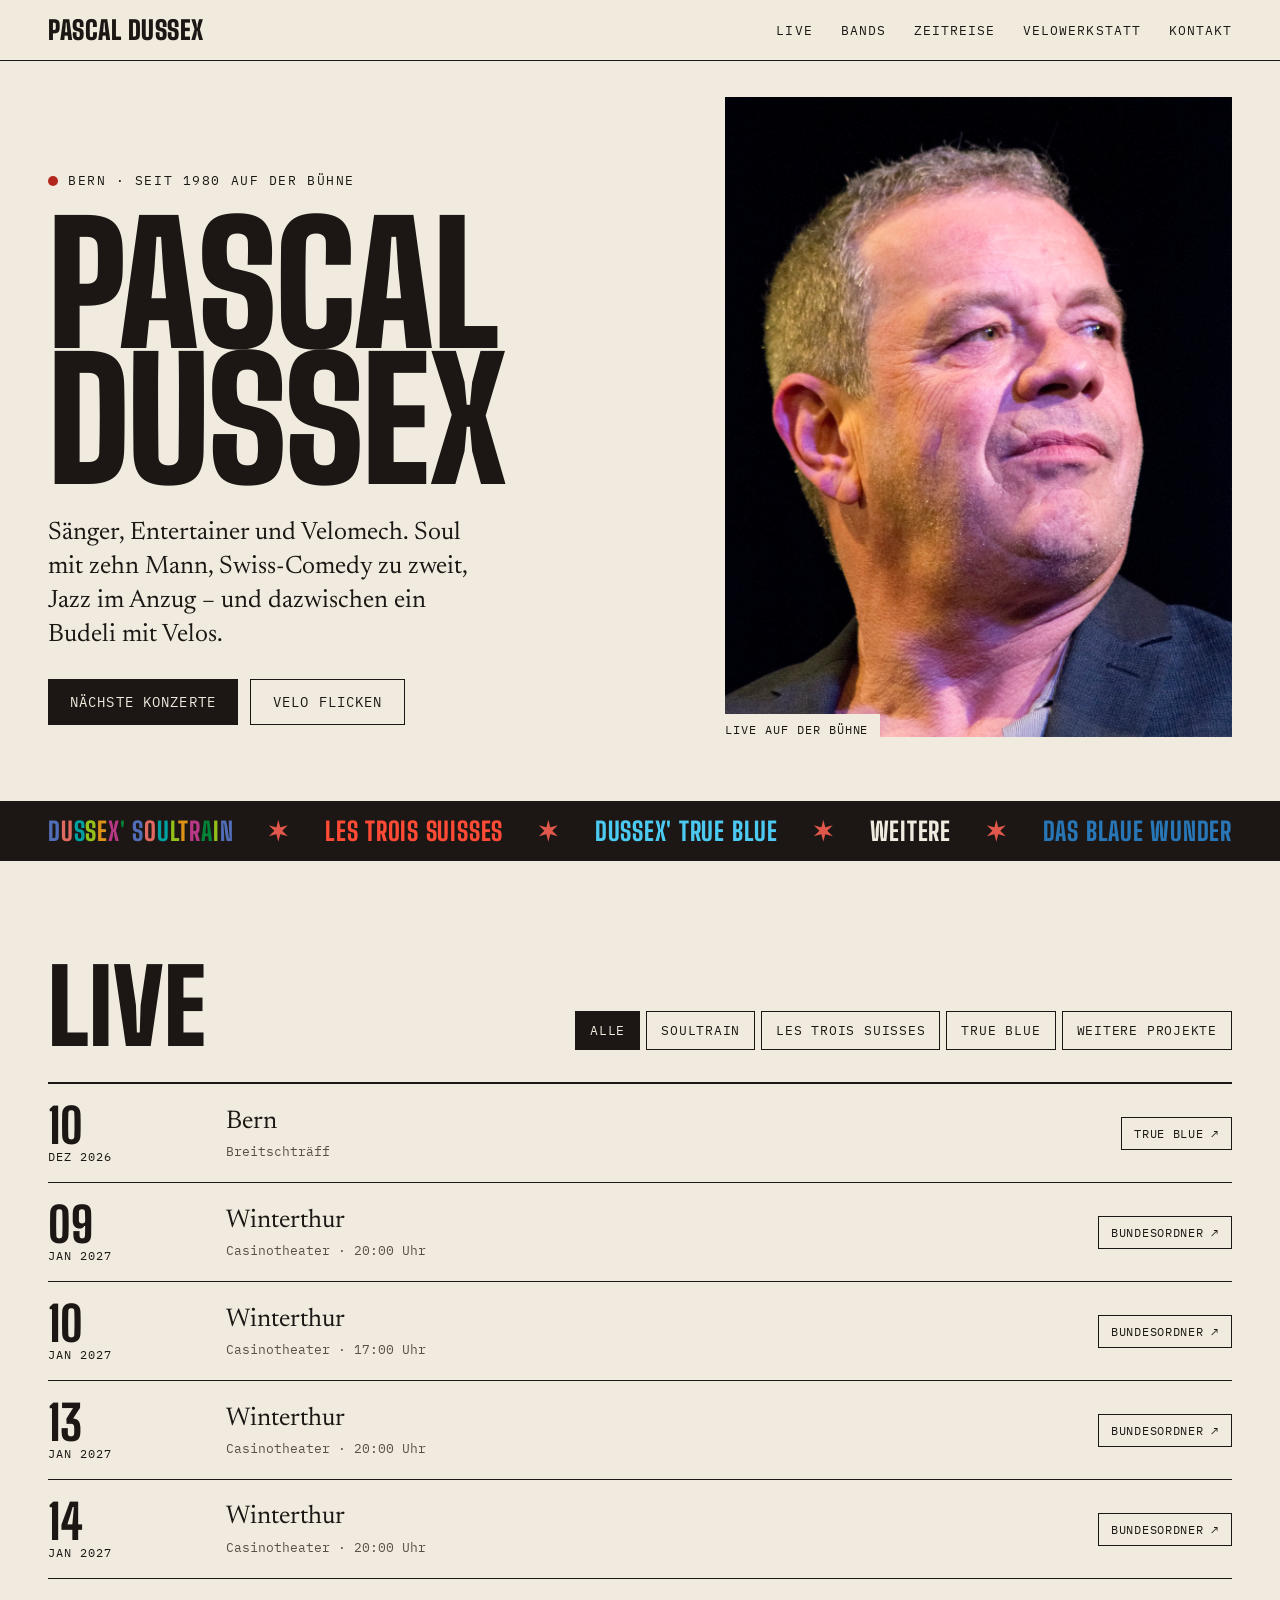
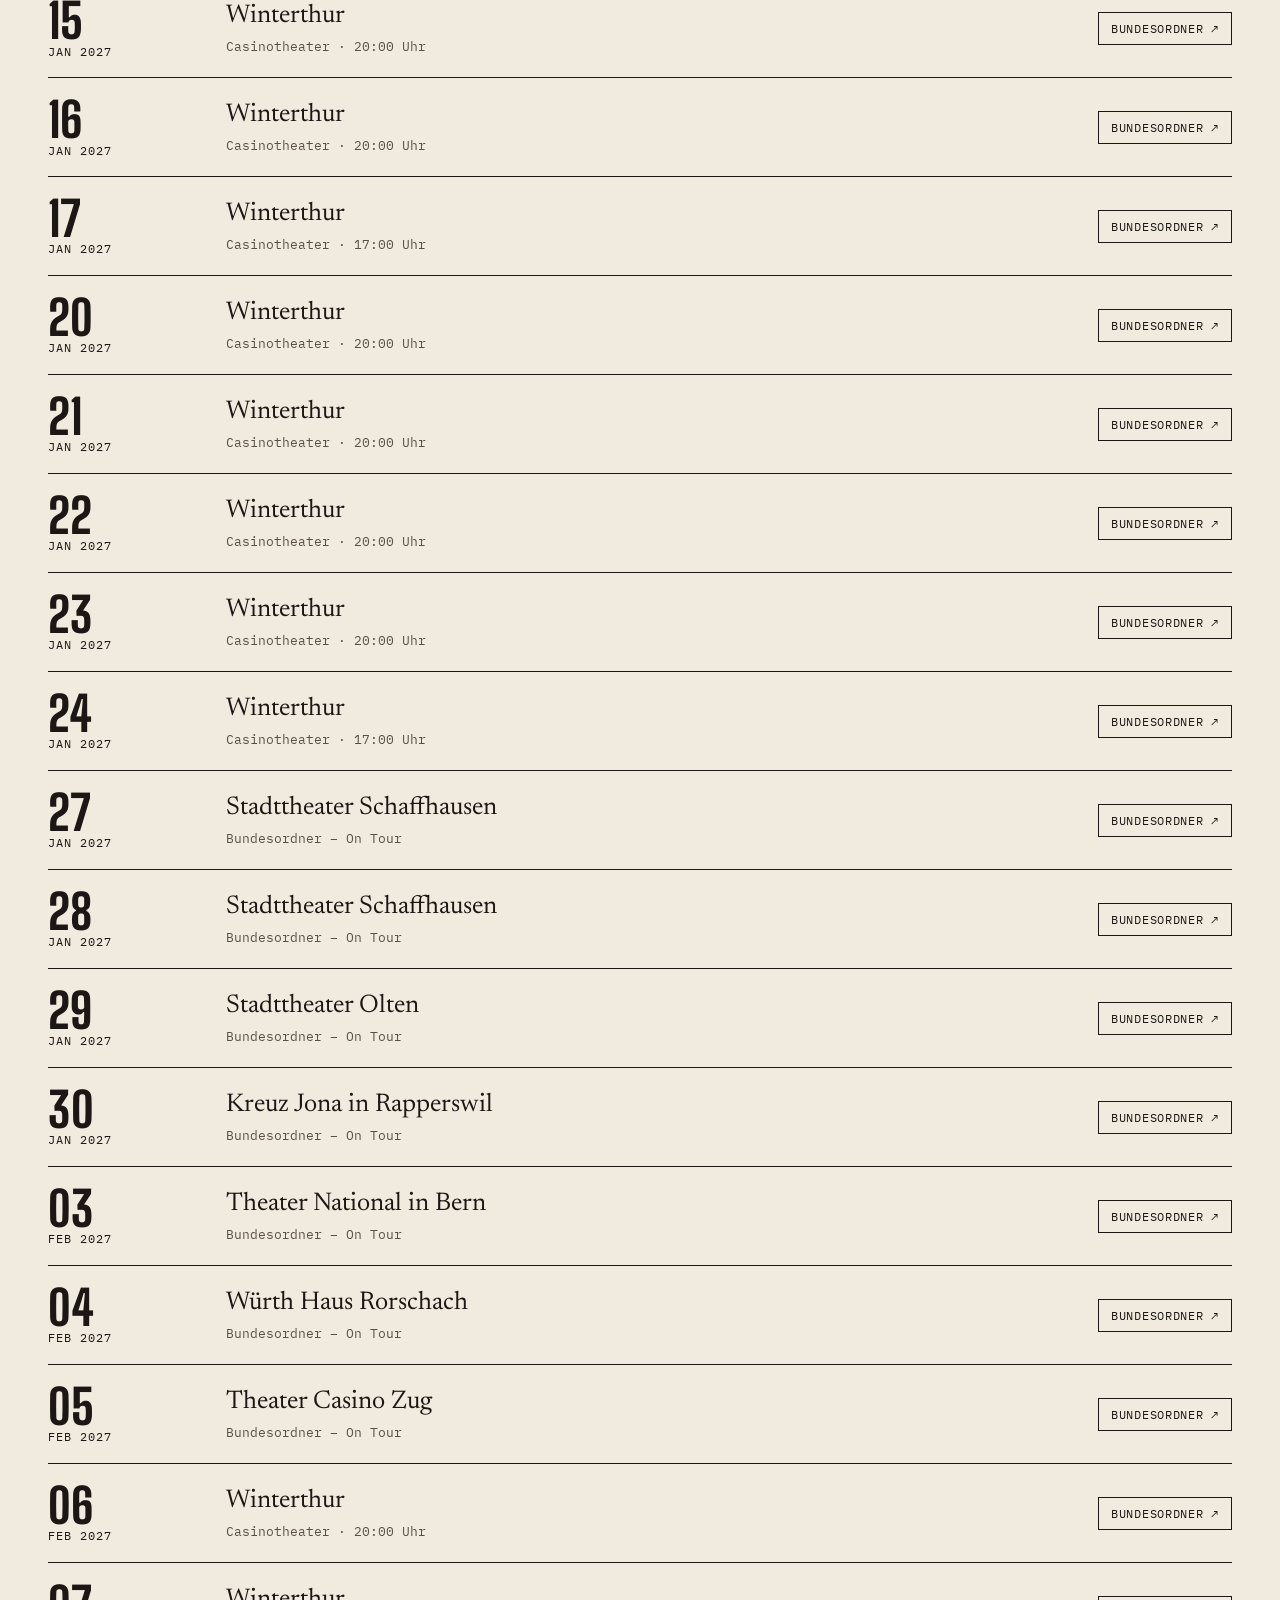
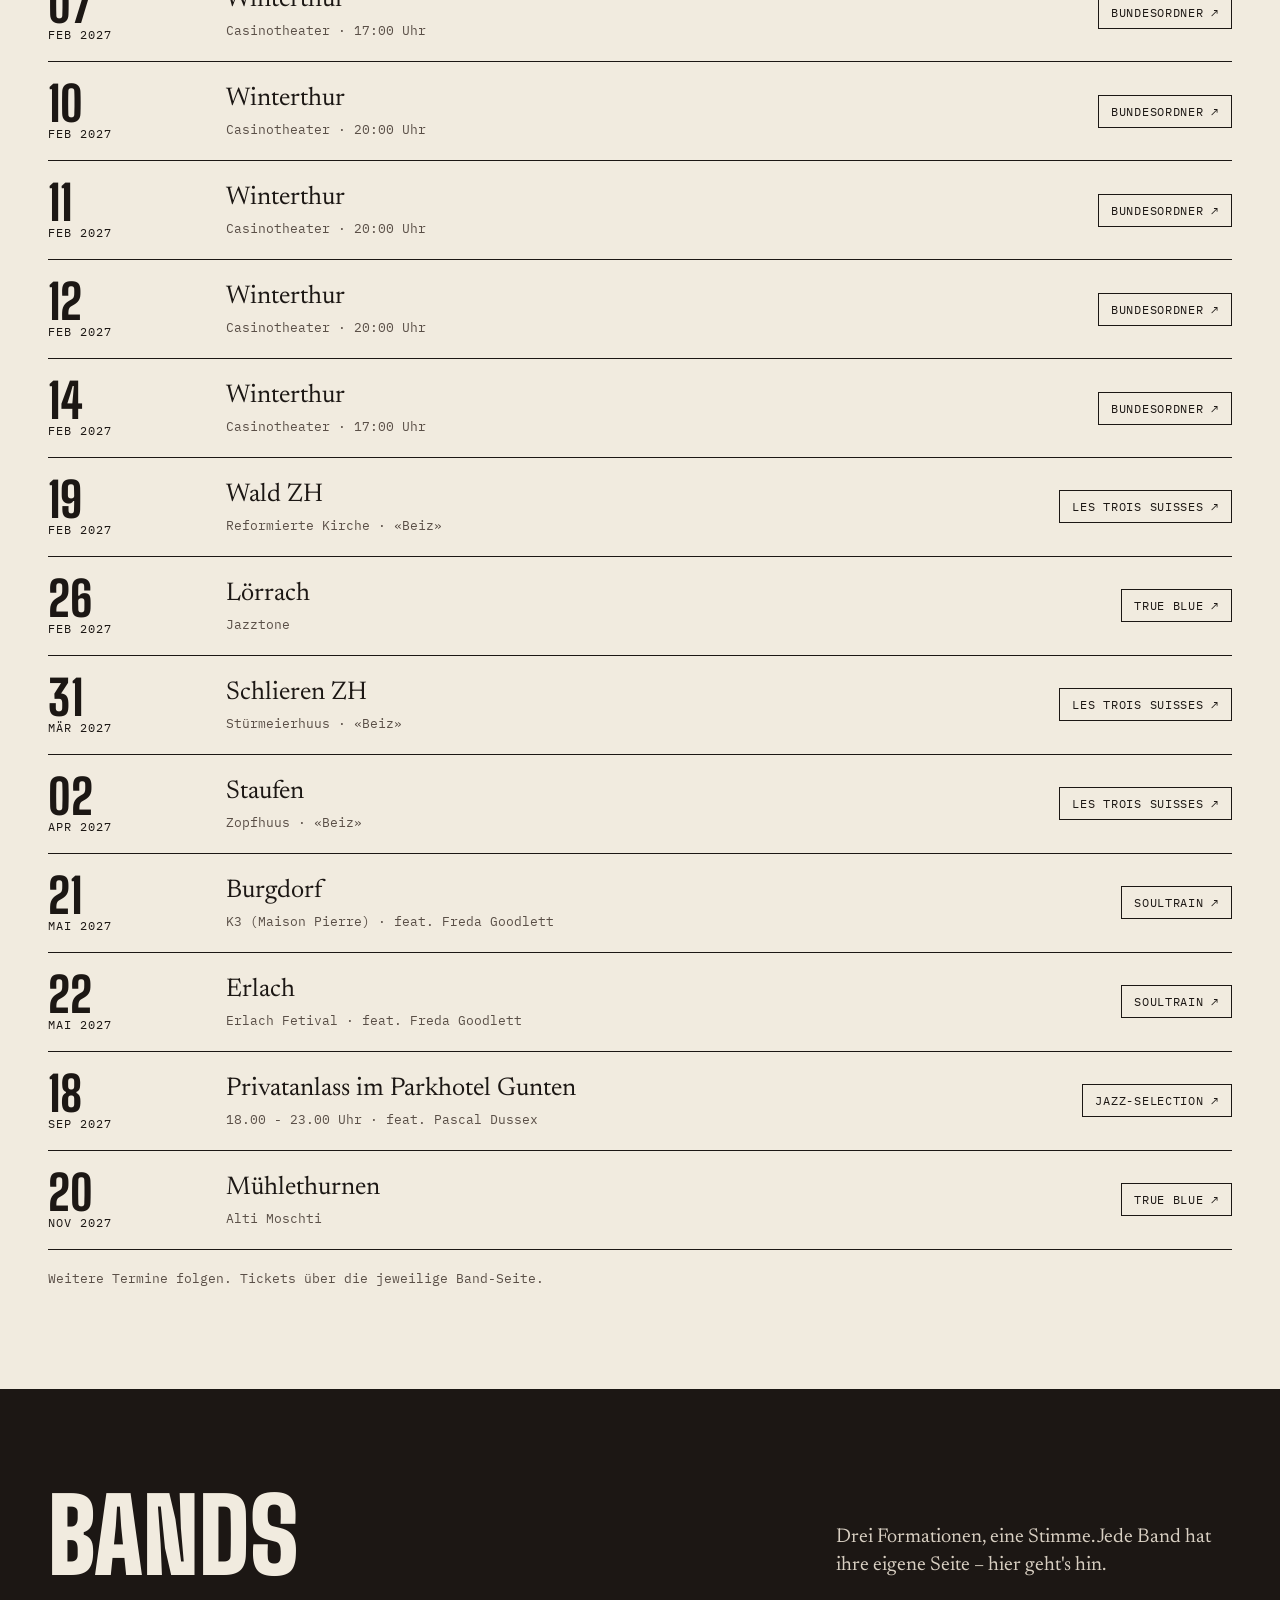
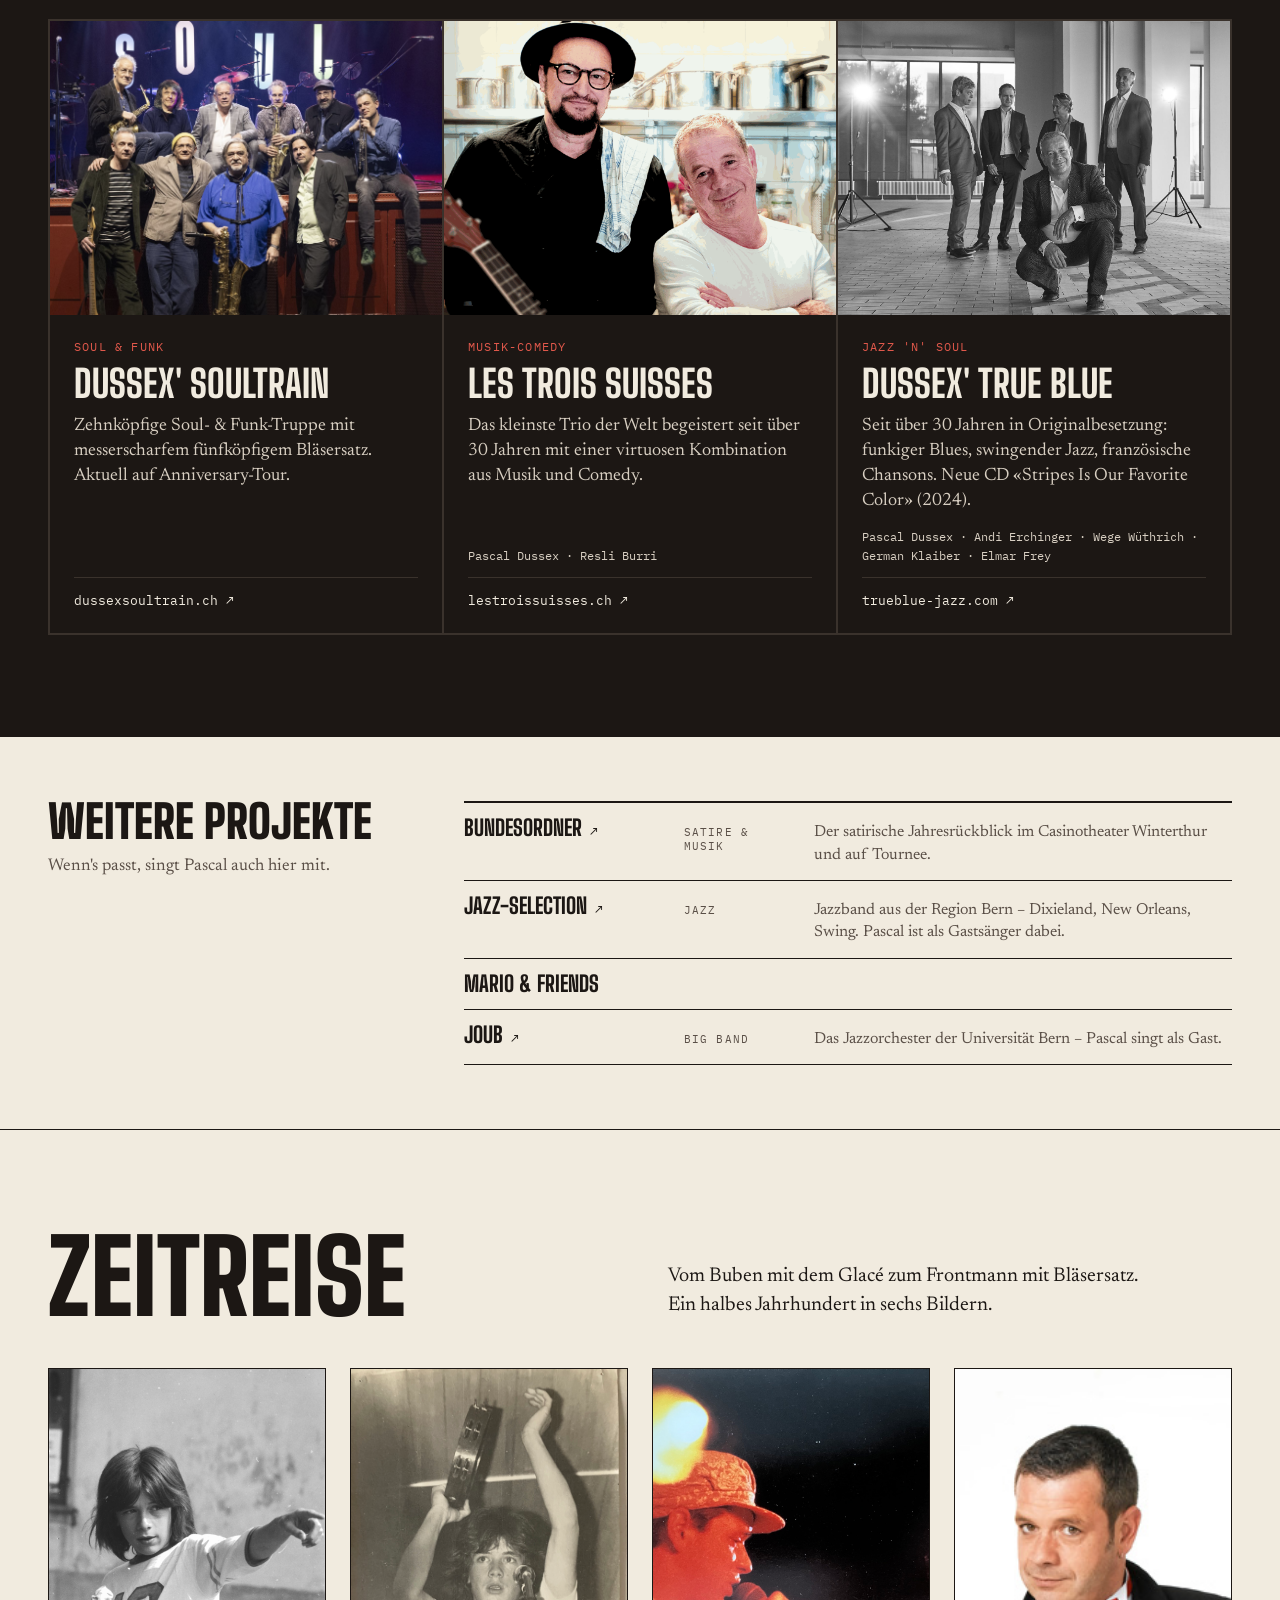
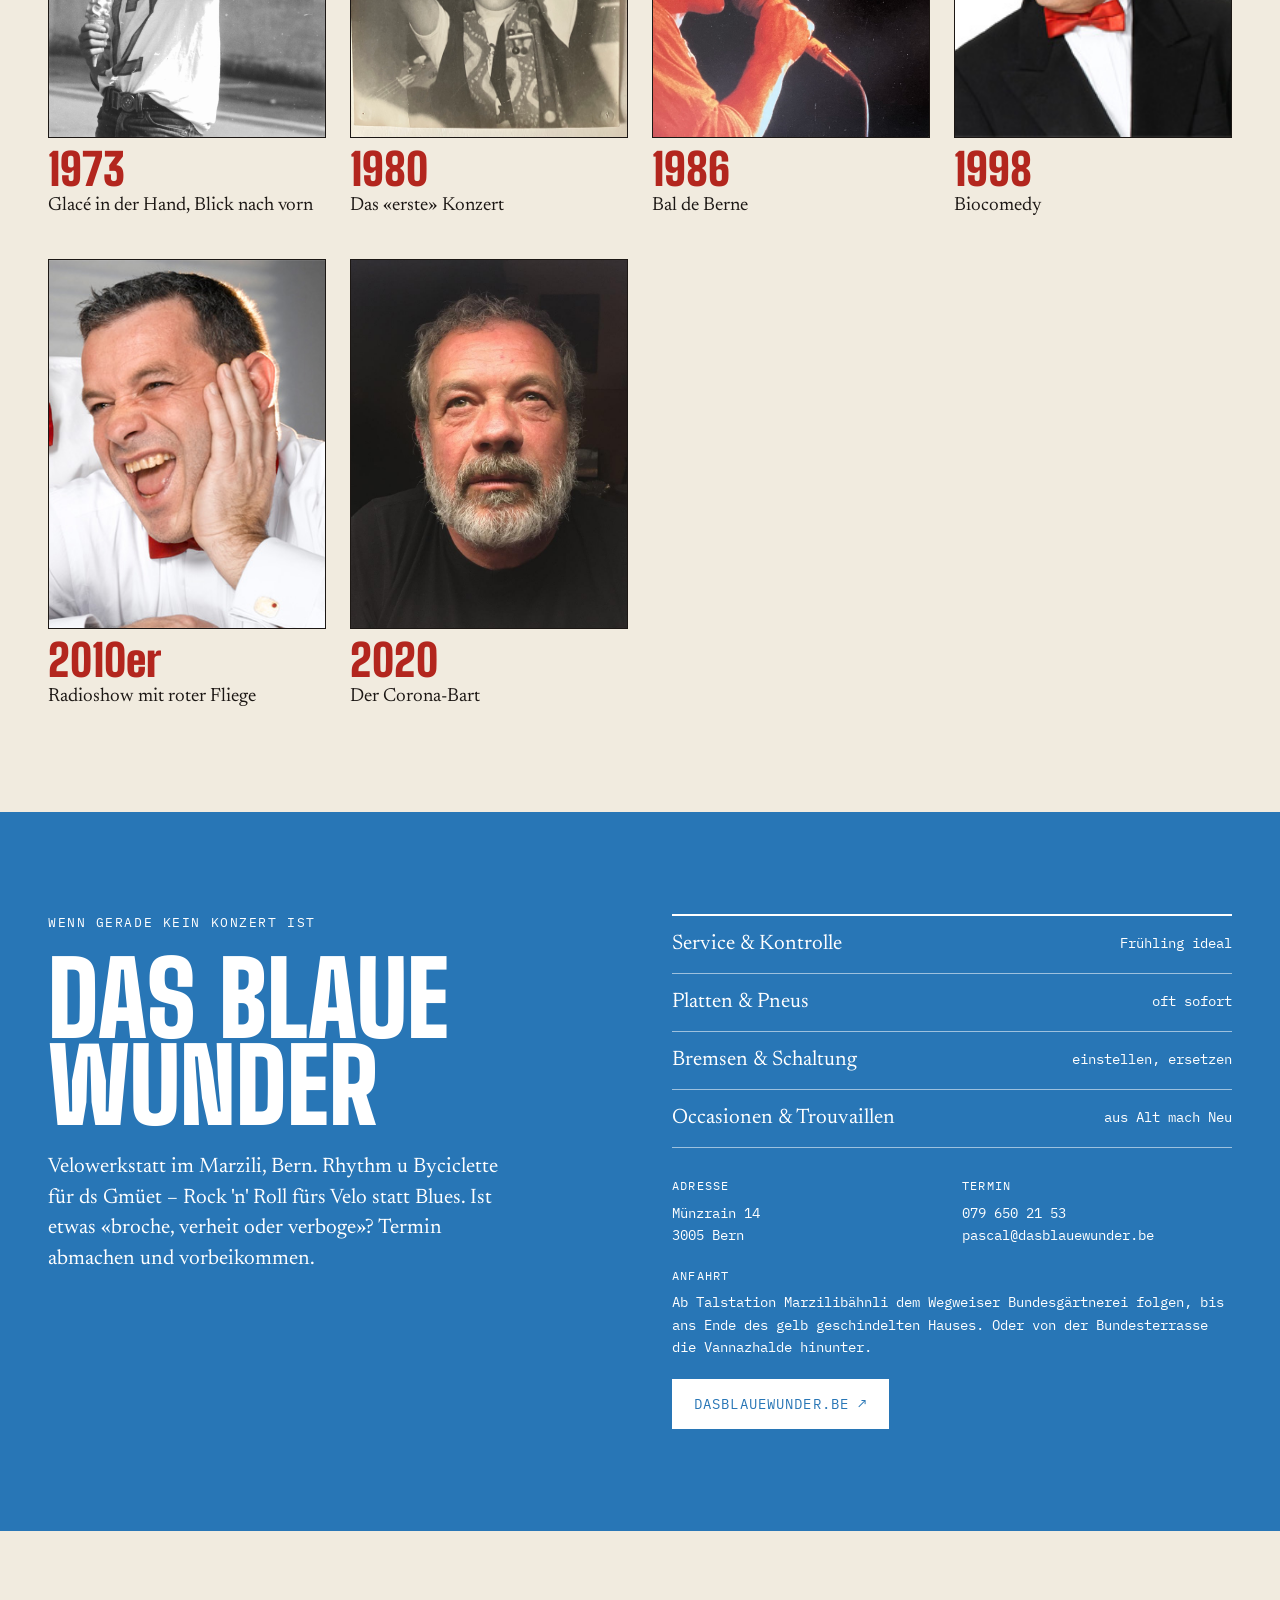
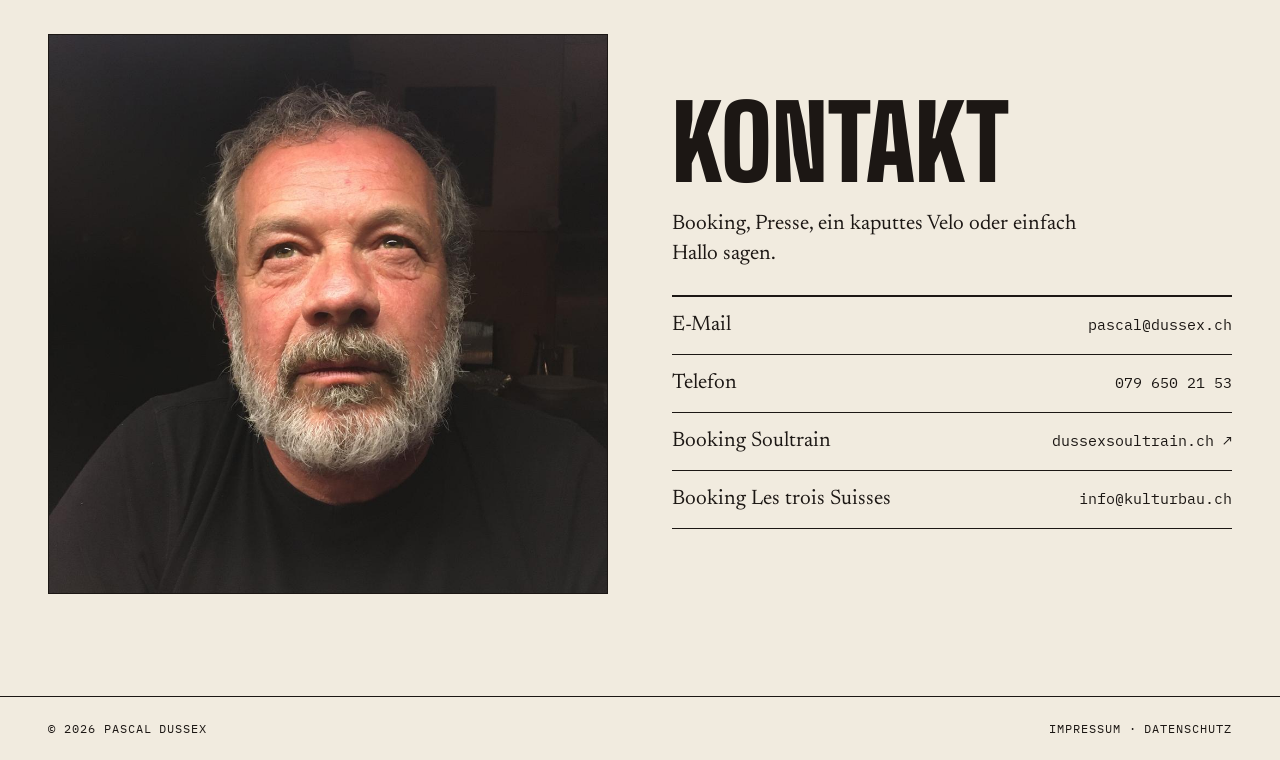
==== index.html @ fd6c9ade "Seite neu gebaut" ====
<!DOCTYPE html>
<html lang="de-CH">
<head>
<!-- Diese Datei wird aus templates/index.html.j2 und content/site.json erzeugt (scripts/build.py). Bitte nicht direkt bearbeiten. -->
<meta charset="utf-8">
<meta name="viewport" content="width=device-width, initial-scale=1">
<title>Pascal Dussex – Sänger, Entertainer, Velomech</title>
<meta name="description" content="Pascal Dussex aus Bern: Sänger bei Dussex&#39; Soultrain, Les trois Suisses und Dussex&#39; True Blue – und Velomech im Blauen Wunder im Marzili.">
<meta property="og:title" content="Pascal Dussex">
<meta property="og:description" content="Pascal Dussex aus Bern: Sänger bei Dussex&#39; Soultrain, Les trois Suisses und Dussex&#39; True Blue – und Velomech im Blauen Wunder im Marzili.">
<meta property="og:image" content="img/portrait-12.jpg">
<link rel="preconnect" href="https://fonts.googleapis.com">
<link rel="preconnect" href="https://fonts.gstatic.com" crossorigin>
<link href="https://fonts.googleapis.com/css2?family=Big+Shoulders+Display:wght@600;800;900&amp;family=Newsreader:ital,opsz,wght@0,6..72,400;0,6..72,500;1,6..72,400&amp;family=IBM+Plex+Mono:wght@400;500&amp;display=swap" rel="stylesheet">
<link rel="stylesheet" href="styles.css?v=b85ca695">
</head>
<body>

<header class="site-header">
  <div class="wrap">
    <a href="#top" class="logo">Pascal Dussex</a>
    <nav class="nav" aria-label="Hauptnavigation">
      <a href="#live">Live</a>
      <a href="#bands">Bands</a>
      <a href="#zeitreise">Zeitreise</a>
      <a href="#velo">Velowerkstatt</a>
      <a href="#kontakt">Kontakt</a>
    </nav>
  </div>
</header>

<main>
  <section id="top" class="wrap hero">
    <div class="hero__text">
      <div class="eyebrow hero__kicker">
        <span class="dot" aria-hidden="true"></span>
        <span>Bern · seit 1980 auf der Bühne</span>
      </div>
      <h1>Pascal<br>Dussex</h1>
      <p class="hero__intro">Sänger, Entertainer und Velomech. Soul mit zehn Mann, Swiss-Comedy zu zweit, Jazz im Anzug – und dazwischen ein Budeli mit Velos.</p>
      <div class="hero__ctas">
        <a href="#live" class="btn btn--solid">Nächste Konzerte</a>
        <a href="#velo" class="btn btn--outline">Velo flicken</a>
      </div>
    </div>
    <figure>
      <img src="img/portrait-12.jpg" alt="Pascal Dussex live auf der Bühne" style="object-position:center bottom" fetchpriority="high">
      <figcaption>Live auf der Bühne</figcaption>
    </figure>
  </section>

  <div class="strip">
    <div class="wrap">
      <a href="#dussexsoultrain" class="strip__band strip__band--dussexsoultrain"><span class="st-1">D</span><span class="st-2">u</span><span class="st-3">s</span><span class="st-4">s</span><span class="st-5">e</span><span class="st-6">x</span><span class="st-7">&#39;</span> <span class="st-1">S</span><span class="st-2">o</span><span class="st-3">u</span><span class="st-4">l</span><span class="st-5">t</span><span class="st-6">r</span><span class="st-7">a</span><span class="st-8">i</span><span class="st-9">n</span></a><span class="star" aria-hidden="true">✶</span>
      <a href="#lestroissuisses" class="strip__band strip__band--lestroissuisses">Les trois Suisses</a><span class="star" aria-hidden="true">✶</span>
      <a href="#trueblue-jazz" class="strip__band strip__band--trueblue-jazz">Dussex&#39; True Blue</a><span class="star" aria-hidden="true">✶</span>
      <a href="#weitere-projekte" class="strip__band">Weitere</a><span class="star" aria-hidden="true">✶</span>
      <a href="#velo" class="strip__velo">Das Blaue Wunder</a>
    </div>
  </div>

  <section id="live" class="wrap section">
    <div class="section-head">
      <h2 class="h2">Live</h2>
      <div class="filters" role="group" aria-label="Konzerte nach Band filtern">
        <button type="button" class="filter" data-filter="Alle" aria-pressed="true">Alle</button>
        <button type="button" class="filter" data-filter="Soultrain" aria-pressed="false">Soultrain</button>
        <button type="button" class="filter" data-filter="Les trois Suisses" aria-pressed="false">Les trois Suisses</button>
        <button type="button" class="filter" data-filter="True Blue" aria-pressed="false">True Blue</button>
        <button type="button" class="filter" data-filter="Weitere Projekte" aria-pressed="false">Weitere Projekte</button>
      </div>
    </div>

    <!-- Termine kommen aus gigs.json – wird täglich automatisch von den Band-Seiten aktualisiert (scripts/update_gigs.py) -->
    <ul class="gigs" id="gigs" aria-live="polite"></ul>
    <p class="note" id="gigs-empty" hidden>Aktuell keine Termine für diese Band – schau auf der Band-Seite vorbei.</p>
    <p class="note">Weitere Termine folgen. Tickets über die jeweilige Band-Seite.</p>
  </section>

  <section id="bands" class="bands">
    <div class="wrap section">
      <div class="section-head">
        <h2 class="h2">Bands</h2>
        <p>Drei Formationen, eine Stimme. Jede Band hat ihre eigene Seite – hier geht&#39;s hin.</p>
      </div>
      <div class="band-grid">
        
        <a class="band" id="dussexsoultrain" href="https://www.dussexsoultrain.ch/" target="_blank" rel="noopener">
          <div class="band__img"><img src="img/Dussex_Soultrain_2026_oF.jpg" alt="Dussex&#39; Soultrain" style="object-position:center 40%" loading="lazy"></div>
          <div class="band__body">
            <div class="band__genre">Soul &amp; Funk</div>
            <div class="band__name">Dussex&#39; Soultrain</div>
            <p class="band__text">Zehnköpfige Soul- &amp; Funk-Truppe mit messerscharfem fünfköpfigem Bläsersatz. Aktuell auf Anniversary-Tour.</p>
            
            <div class="band__domain">dussexsoultrain.ch ↗</div>
          </div>
        </a>
        
        <a class="band" id="lestroissuisses" href="https://www.lestroissuisses.ch/" target="_blank" rel="noopener">
          <div class="band__img"><img src="img/3CH_Beiz_A6.png" alt="Les trois Suisses" style="object-position:center 30%" loading="lazy"></div>
          <div class="band__body">
            <div class="band__genre">Musik-Comedy</div>
            <div class="band__name">Les trois Suisses</div>
            <p class="band__text">Das kleinste Trio der Welt begeistert seit über 30 Jahren mit einer virtuosen Kombination aus Musik und Comedy.</p>
            <div class="band__members">Pascal Dussex · Resli Burri</div>
            <div class="band__domain">lestroissuisses.ch ↗</div>
          </div>
        </a>
        
        <a class="band" id="trueblue-jazz" href="https://www.trueblue-jazz.com/" target="_blank" rel="noopener">
          <div class="band__img"><img src="img/C7J3904.jpg" alt="Dussex&#39; True Blue" style="object-position:15% center" loading="lazy"></div>
          <div class="band__body">
            <div class="band__genre">Jazz &#39;n&#39; Soul</div>
            <div class="band__name">Dussex&#39; True Blue</div>
            <p class="band__text">Seit über 30 Jahren in Originalbesetzung: funkiger Blues, swingender Jazz, französische Chansons. Neue CD «Stripes Is Our Favorite Color» (2024).</p>
            <div class="band__members">Pascal Dussex · Andi Erchinger · Wege Wüthrich · German Klaiber · Elmar Frey</div>
            <div class="band__domain">trueblue-jazz.com ↗</div>
          </div>
        </a>
        
      </div>

    </div>
  </section>

  
  <section id="weitere-projekte" class="projects">
    <div class="wrap projects__inner">
      <div class="projects__head">
        <h2 class="projects__title">Weitere Projekte</h2>
        <p>Wenn&#39;s passt, singt Pascal auch hier mit.</p>
      </div>
      <ul class="project-list">
        
        <li class="project" id="projekt-bundesordner">
          <div class="project__name"><a href="https://www.casinotheater.ch/spielplan/produktion/bundesordner/" target="_blank" rel="noopener">Bundesordner<span class="project__arrow" aria-hidden="true"> ↗</span></a></div>
          <div class="project__genre">Satire &amp; Musik</div>
          <p class="project__text">Der satirische Jahresrückblick im Casinotheater Winterthur und auf Tournee.</p>
        </li>
        
        <li class="project" id="projekt-jazz-selection">
          <div class="project__name"><a href="https://www.jazzselection.ch/" target="_blank" rel="noopener">Jazz-Selection<span class="project__arrow" aria-hidden="true"> ↗</span></a></div>
          <div class="project__genre">Jazz</div>
          <p class="project__text">Jazzband aus der Region Bern – Dixieland, New Orleans, Swing. Pascal ist als Gastsänger dabei.</p>
        </li>
        
        <li class="project" id="projekt-mario-und-friends">
          <div class="project__name">Mario &amp; Friends</div>
          <div class="project__genre"></div>
          <p class="project__text"></p>
        </li>
        
        <li class="project" id="projekt-joub">
          <div class="project__name"><a href="https://joub.squarespace.com/" target="_blank" rel="noopener">JOUB<span class="project__arrow" aria-hidden="true"> ↗</span></a></div>
          <div class="project__genre">Big Band</div>
          <p class="project__text">Das Jazzorchester der Universität Bern – Pascal singt als Gast.</p>
        </li>
        
      </ul>
    </div>
  </section>
  

  <section id="zeitreise" class="wrap section">
    <div class="zeit-head">
      <h2 class="h2">Zeit&shy;reise</h2>
      <p class="lead">Vom Buben mit dem Glacé zum Frontmann mit Bläsersatz. Ein halbes Jahrhundert in sechs Bildern.</p>
    </div>
    <div class="timeline">
      
      <figure>
        <div class="timeline__img"><img src="img/1973.jpg" alt="Glacé in der Hand, Blick nach vorn" style="object-position:center 30%" loading="lazy"></div>
        <figcaption><div class="timeline__year">1973</div><div class="timeline__title">Glacé in der Hand, Blick nach vorn</div></figcaption>
      </figure>
      
      <figure>
        <div class="timeline__img"><img src="img/1980-konzert.jpg" alt="Das «erste» Konzert" style="object-position:center 40%" loading="lazy"></div>
        <figcaption><div class="timeline__year">1980</div><div class="timeline__title">Das «erste» Konzert</div></figcaption>
      </figure>
      
      <figure>
        <div class="timeline__img"><img src="img/1986-bal-de-berne.jpg" alt="Bal de Berne" style="object-position:12% center" loading="lazy"></div>
        <figcaption><div class="timeline__year">1986</div><div class="timeline__title">Bal de Berne</div></figcaption>
      </figure>
      
      <figure>
        <div class="timeline__img"><img src="img/1998-biocomedy.jpg" alt="Biocomedy" style="object-position:center 20%" loading="lazy"></div>
        <figcaption><div class="timeline__year">1998</div><div class="timeline__title">Biocomedy</div></figcaption>
      </figure>
      
      <figure>
        <div class="timeline__img"><img src="img/radioshow.jpg" alt="Radioshow mit roter Fliege" style="object-position:center 30%" loading="lazy"></div>
        <figcaption><div class="timeline__year">2010er</div><div class="timeline__title">Radioshow mit roter Fliege</div></figcaption>
      </figure>
      
      <figure>
        <div class="timeline__img"><img src="img/corona-bart.jpg" alt="Der Corona-Bart" style="object-position:center" loading="lazy"></div>
        <figcaption><div class="timeline__year">2020</div><div class="timeline__title">Der Corona-Bart</div></figcaption>
      </figure>
      
    </div>
  </section>

  <section id="velo" class="velo">
    <div class="wrap section">
      <div class="velo__intro">
        <div class="eyebrow">Wenn gerade kein Konzert ist</div>
        <h2 class="h2">Das Blaue Wunder</h2>
        <p>Velowerkstatt im Marzili, Bern. Rhythm u Byciclette für ds Gmüet – Rock &#39;n&#39; Roll fürs Velo statt Blues. Ist etwas «broche, verheit oder verboge»? Termin abmachen und vorbeikommen.</p>
      </div>
      <div>
        <ul class="services">
          <li><span>Service &amp; Kontrolle</span><span class="mono">Frühling ideal</span></li>
          <li><span>Platten &amp; Pneus</span><span class="mono">oft sofort</span></li>
          <li><span>Bremsen &amp; Schaltung</span><span class="mono">einstellen, ersetzen</span></li>
          <li><span>Occasionen &amp; Trouvaillen</span><span class="mono">aus Alt mach Neu</span></li>
          
        </ul>
        <div class="velo__info">
          <div><div class="label">Adresse</div><address>Münzrain 14<br>3005 Bern</address></div>
          <div><div class="label">Termin</div><a href="tel:+41796502153">079 650 21 53</a><br><a href="mailto:pascal@dasblauewunder.be">pascal@dasblauewunder.be</a></div>
          <div class="full"><div class="label">Anfahrt</div>Ab Talstation Marzilibähnli dem Wegweiser Bundesgärtnerei folgen, bis ans Ende des gelb geschindelten Hauses. Oder von der Bundesterrasse die Vannazhalde hinunter.</div>
          <a class="btn--white" href="https://www.dasblauewunder.be/" target="_blank" rel="noopener">dasblauewunder.be ↗</a>
        </div>
      </div>
    </div>
  </section>

  <section id="kontakt" class="wrap section kontakt">
    <img src="img/corona-bart.jpg" alt="Pascal Dussex, Porträt" loading="lazy">
    <div class="kontakt__body">
      <h2 class="h2">Kontakt</h2>
      <p>Booking, Presse, ein kaputtes Velo oder einfach Hallo sagen.</p>
      <div class="contact-list">
        
        <a href="mailto:pascal@dussex.ch"><span>E-Mail</span><span class="mono">pascal@dussex.ch</span></a>
        
        <a href="tel:+41796502153"><span>Telefon</span><span class="mono">079 650 21 53</span></a>
        
        <a href="https://www.dussexsoultrain.ch/kontakt" target="_blank" rel="noopener"><span>Booking Soultrain</span><span class="mono">dussexsoultrain.ch ↗</span></a>
        
        <a href="mailto:info@kulturbau.ch"><span>Booking Les trois Suisses</span><span class="mono">info@kulturbau.ch</span></a>
        
      </div>
    </div>
  </section>
</main>

<footer class="site-footer">
  <div class="wrap">
    <span>© <span id="year">2026</span> Pascal Dussex</span>
    <span><a href="#">Impressum</a> · <a href="#">Datenschutz</a></span>
  </div>
</footer>

<script src="script.js?v=00402d28"></script>
</body>
</html>
---- styles.css ----
:root {
  --paper: #f1ebdf;
  --ink: #1c1714;
  --red: #b3261e;
  --red-light: #e0584b;
  --blue: #2876b6;
  --blue-light: #5a9bd4;
  --muted: #5a4f47;
  --sand: #d8cfc2;
  --line-dark: #3a322c;
  --hover-dark: #2a221d;

  --display: 'Big Shoulders Display', sans-serif;
  --serif: 'Newsreader', Georgia, serif;
  --mono: 'IBM Plex Mono', monospace;

  --gutter: clamp(16px, 4vw, 48px);
  --section-y: clamp(56px, 8vw, 112px);
}

* { box-sizing: border-box; }
html { scroll-behavior: smooth; scroll-padding-top: 72px; }
html, body { margin: 0; background: var(--paper); color: var(--ink); }
body { font-family: var(--serif); min-height: 100vh; }
a { color: var(--red); text-decoration: none; transition: color .15s, background .15s; }
a:hover { color: var(--ink); }
img { display: block; max-width: 100%; }
:focus-visible { outline: 2px solid var(--red); outline-offset: 3px; }

.wrap { max-width: 1320px; margin: 0 auto; padding-left: var(--gutter); padding-right: var(--gutter); }
.section { padding-top: var(--section-y); padding-bottom: var(--section-y); }

.mono { font-family: var(--mono); }
.eyebrow { font-family: var(--mono); font-size: 13px; letter-spacing: .12em; text-transform: uppercase; }
.h2 {
  margin: 0; font-family: var(--display); font-weight: 900;
  font-size: clamp(56px, 8vw, 112px); line-height: .85; text-transform: uppercase;
}
.lead { margin: 0; font-size: 20px; line-height: 1.45; text-wrap: pretty; }

/* Buttons */
.btn {
  display: inline-block; font-family: var(--mono); font-size: 14px; text-transform: uppercase;
  letter-spacing: .08em; padding: 14px 22px;
}
.btn--solid { background: var(--ink); color: var(--paper); }
.btn--solid:hover { background: var(--red); color: var(--paper); }
.btn--outline { border: 1px solid var(--ink); color: var(--ink); padding: 13px 22px; }
.btn--outline:hover { background: var(--ink); color: var(--paper); }

/* Header */
.site-header {
  position: sticky; top: 0; z-index: 10;
  background: rgba(241, 235, 223, .94); backdrop-filter: blur(6px);
  border-bottom: 1px solid var(--ink);
}
.site-header .wrap {
  padding-top: 14px; padding-bottom: 14px;
  display: flex; align-items: center; justify-content: space-between; gap: 16px; flex-wrap: wrap;
}
.logo {
  font-family: var(--display); font-weight: 900; font-size: 26px;
  letter-spacing: .02em; text-transform: uppercase; color: var(--ink);
}
.nav {
  display: flex; gap: clamp(12px, 2.4vw, 28px); flex-wrap: wrap;
  font-family: var(--mono); font-size: 13px; text-transform: uppercase; letter-spacing: .08em;
}
.nav a { color: var(--ink); }
.nav a:hover { color: var(--red); }

/* Hero */
.hero {
  padding-top: clamp(28px, 5vw, 64px);
  display: grid; grid-template-columns: repeat(auto-fit, minmax(min(100%, 440px), 1fr));
  gap: clamp(24px, 4vw, 56px); align-items: end;
}
.hero__text { display: flex; flex-direction: column; gap: 28px; padding-bottom: 12px; }
.hero__kicker { display: flex; gap: 10px; align-items: center; }
.dot { width: 10px; height: 10px; border-radius: 50%; background: var(--red); display: inline-block; }
.hero h1 {
  margin: 0; font-family: var(--display); font-weight: 900;
  font-size: clamp(84px, 13vw, 196px); line-height: .82; letter-spacing: -.01em; text-transform: uppercase;
}
.hero__intro { margin: 0; font-size: clamp(20px, 2vw, 26px); line-height: 1.35; max-width: 30ch; text-wrap: pretty; }
.hero__ctas { display: flex; gap: 12px; flex-wrap: wrap; }
.hero figure { margin: 0; position: relative; }
.hero figure img {
  width: 100%; height: auto; aspect-ratio: 1568 / 1980; object-fit: cover; object-position: center bottom;
  background: var(--ink);
}
/* Laptop & Desktop: Einstieg so hoch wie der Bildschirm, damit die Band-Leiste ohne Scrollen sichtbar ist.
   Das Foto behält sein Format und wird bei Bedarf schmaler statt beschnitten. */
@media (min-width: 900px) {
  .hero { --hero-max: calc(100svh - 260px); padding-top: clamp(24px, 4svh, 64px); }
  .strip { margin-top: clamp(20px, 3.5svh, 64px); }
  .hero__intro { font-size: clamp(18px, min(2vw, 2.8svh), 26px); }
  .hero figure { justify-self: end; max-width: 100%; }
  .hero figure img { width: auto; max-width: 100%; max-height: max(380px, var(--hero-max)); }
  .hero h1 { font-size: clamp(84px, min(13vw, 20svh), 196px); }
  .hero__text { gap: clamp(16px, 3svh, 28px); }
}
.hero figcaption {
  position: absolute; left: 0; bottom: 0; background: var(--paper); padding: 8px 12px 0 0;
  font-family: var(--mono); font-size: 12px; letter-spacing: .08em; text-transform: uppercase;
}

/* Ticker band strip */
.strip {
  border-top: 1px solid var(--ink); border-bottom: 1px solid var(--ink);
  margin-top: clamp(32px, 5vw, 64px); overflow: hidden; background: var(--ink); color: var(--paper);
}
.strip .wrap {
  padding-top: 14px; padding-bottom: 14px; display: flex; align-items: baseline;
  gap: 10px clamp(10px, 1.5vw, 24px); flex-wrap: wrap;
  font-family: var(--display); font-weight: 800; font-size: clamp(18px, 2vw, 30px);
  text-transform: uppercase; letter-spacing: .03em;
}
@media (min-width: 860px) {
  .strip .wrap { flex-wrap: nowrap; justify-content: space-between; white-space: nowrap; }
}
.strip .star { color: var(--red-light); }
.strip a { color: var(--paper); }
.strip a:hover { opacity: .75; }
.strip .strip__velo { color: var(--blue); }
.strip .strip__velo:hover { color: var(--blue-light); opacity: 1; }
.strip__band--lestroissuisses { color: #ff4a36 !important; }
.strip__band--trueblue-jazz { color: #4cc9f0 !important; }

/* Soultrain-Flyer: jeder Buchstabe eine Farbe */
.st-1 { color: #516db6; }
.st-2 { color: #df6a61; }
.st-3 { color: #00a0a0; }
.st-4 { color: #93c01b; }
.st-5 { color: #da9219; }
.st-6 { color: #b73885; }
.st-7 { color: #028237; }
.st-8 { color: #93c01b; }
.st-9 { color: #516db6; }

/* Live */
.section-head {
  display: flex; justify-content: space-between; align-items: end; gap: 24px; flex-wrap: wrap;
  margin-bottom: 32px;
}
.filters { display: flex; gap: 6px; flex-wrap: wrap; }
.filter {
  font-family: var(--mono); font-size: 13px; text-transform: uppercase; letter-spacing: .06em;
  padding: 10px 14px; border: 1px solid var(--ink); cursor: pointer;
  background: transparent; color: var(--ink); border-radius: 0;
}
.filter:hover { background: rgba(28, 23, 20, .08); }
.filter[aria-pressed="true"] { background: var(--ink); color: var(--paper); }

.gigs { border-top: 2px solid var(--ink); margin: 0; padding: 0; list-style: none; }
.gig {
  display: grid; grid-template-columns: minmax(92px, 140px) minmax(0, 1fr) auto;
  gap: clamp(12px, 3vw, 40px); align-items: center; padding: 20px 0; border-bottom: 1px solid var(--ink);
}
.gig[hidden] { display: none; }
.gig__date { font-family: var(--display); font-weight: 800; line-height: .9; }
.gig__day { font-size: clamp(34px, 4vw, 48px); }
.gig__month {
  font-family: var(--mono); font-weight: 400; font-size: 12px; letter-spacing: .08em;
  text-transform: uppercase; margin-top: 4px;
}
.gig__place { font-size: clamp(20px, 2vw, 26px); line-height: 1.2; }
.gig__venue { font-family: var(--mono); font-size: 13px; margin-top: 6px; color: var(--muted); }
.gig__link {
  font-family: var(--mono); font-size: 12px; text-transform: uppercase; letter-spacing: .06em;
  padding: 8px 12px; border: 1px solid var(--ink); color: var(--ink); white-space: nowrap;
}
.gig__link:hover { background: var(--ink); color: var(--paper); }
.note { margin: 20px 0 0; font-family: var(--mono); font-size: 13px; color: var(--muted); }

@media (max-width: 560px) {
  .gig { grid-template-columns: 80px minmax(0, 1fr); }
  .gig__link { grid-column: 2; justify-self: start; }
}

/* Bands */
.bands { background: var(--ink); color: var(--paper); }
.bands .section-head { margin-bottom: 40px; }
.bands .section-head p { margin: 0; max-width: 36ch; font-size: 20px; line-height: 1.4; color: var(--sand); }
.band-grid {
  display: grid; grid-template-columns: repeat(auto-fit, minmax(min(100%, 290px), 1fr));
  gap: 2px; background: var(--line-dark); border: 2px solid var(--line-dark);
}
.band { display: flex; flex-direction: column; background: var(--ink); color: var(--paper); }
.band:hover { background: var(--hover-dark); color: var(--paper); }
.band__img { aspect-ratio: 4 / 3; overflow: hidden; background: #000; }
.band__img img { width: 100%; height: 100%; object-fit: cover; filter: grayscale(.2); transition: transform .4s; }
.band:hover .band__img img { transform: scale(1.03); }
.band__body { padding: 24px; display: flex; flex-direction: column; gap: 12px; flex: 1; }
.band__genre { font-family: var(--mono); font-size: 12px; letter-spacing: .1em; text-transform: uppercase; color: var(--red-light); }
.band__name { font-family: var(--display); font-weight: 800; font-size: 38px; line-height: .95; text-transform: uppercase; }
.band__text { margin: 0; font-size: 18px; line-height: 1.4; color: var(--sand); text-wrap: pretty; flex: 1; }
.band__members { font-family: var(--mono); font-size: 12px; line-height: 1.6; color: var(--sand); }
.band__domain { font-family: var(--mono); font-size: 13px; border-top: 1px solid var(--line-dark); padding-top: 14px; }

/* Weitere Projekte: eigener, bewusst kleinerer Abschnitt nach den Bands */
.projects { border-bottom: 1px solid var(--ink); }
.projects__inner {
  padding-top: clamp(40px, 5vw, 64px); padding-bottom: clamp(40px, 5vw, 64px);
  display: grid; grid-template-columns: repeat(auto-fit, minmax(min(100%, 300px), 1fr));
  gap: 24px clamp(32px, 5vw, 72px); align-items: start;
}
.projects__inner > .project-list { grid-column: span 2; }
@media (max-width: 760px) { .projects__inner > .project-list { grid-column: auto; } }
.projects__head { display: flex; flex-direction: column; gap: 12px; }
.projects__title {
  margin: 0; font-family: var(--display); font-weight: 900; font-size: clamp(32px, 3.6vw, 48px);
  line-height: .9; text-transform: uppercase;
}
.projects__head p { margin: 0; font-size: 17px; line-height: 1.4; color: var(--muted); }
.project-list { margin: 0; padding: 0; list-style: none; border-top: 2px solid var(--ink); }
.project {
  display: grid; grid-template-columns: 200px 110px minmax(0, 1fr);
  gap: 6px 20px; align-items: baseline; padding: 14px 0; border-bottom: 1px solid var(--ink);
}
.project__name { font-family: var(--display); font-weight: 800; font-size: 22px; line-height: 1; text-transform: uppercase; }
.project__name a { color: var(--ink); }
.project__name a:hover { color: var(--red); }
.project__arrow { font-family: var(--mono); font-size: 13px; font-weight: 400; }
.project__genre { font-family: var(--mono); font-size: 11px; letter-spacing: .1em; text-transform: uppercase; color: var(--muted); }
.project__text { margin: 0; font-size: 16px; line-height: 1.4; color: var(--muted); }
@media (max-width: 560px) {
  .project { grid-template-columns: 1fr auto; }
  .project__text { grid-column: 1 / -1; }
}

/* Zeitreise */
.zeit-head {
  display: grid; grid-template-columns: repeat(auto-fit, minmax(min(100%, 380px), 1fr));
  gap: 24px 56px; align-items: end; margin-bottom: 48px;
}
.zeit-head .lead { max-width: 44ch; }
.timeline {
  display: grid; grid-template-columns: repeat(auto-fill, minmax(min(100%, 260px), 1fr));
  gap: 40px 24px;
}
.timeline figure { margin: 0; display: flex; flex-direction: column; gap: 12px; }
.timeline__img { aspect-ratio: 3 / 4; overflow: hidden; background: var(--sand); border: 1px solid var(--ink); }
.timeline__img img { width: 100%; height: 100%; object-fit: cover; }
.timeline figcaption { display: flex; flex-direction: column; gap: 4px; }
.timeline__year { font-family: var(--display); font-weight: 900; font-size: 44px; line-height: .9; color: var(--red); }
.timeline__title { font-size: 19px; line-height: 1.3; }

/* Velo */
.velo { background: var(--blue); color: #fff; }
.velo .wrap {
  display: grid; grid-template-columns: repeat(auto-fit, minmax(min(100%, 420px), 1fr));
  gap: clamp(32px, 5vw, 72px);
}
.velo__intro { display: flex; flex-direction: column; gap: 24px; }
.velo__intro p { margin: 0; font-size: 21px; line-height: 1.45; max-width: 38ch; text-wrap: pretty; }
.services { display: flex; flex-direction: column; border-top: 2px solid #fff; margin: 0; padding: 0; list-style: none; }
.services li {
  display: flex; justify-content: space-between; gap: 16px; padding: 18px 0;
  border-bottom: 1px solid rgba(255, 255, 255, .55); font-size: 21px;
}
.services .mono { font-size: 14px; white-space: nowrap; }
.velo__info {
  margin-top: 28px; display: grid; grid-template-columns: repeat(auto-fit, minmax(180px, 1fr));
  gap: 20px; font-family: var(--mono); font-size: 14px; line-height: 1.6;
}
.velo__info .label { text-transform: uppercase; letter-spacing: .1em; font-size: 12px; margin-bottom: 6px; }
.velo__info a { color: #fff; }
.velo__info a:hover { text-decoration: underline; }
.velo__info .full { grid-column: 1 / -1; }
.velo__info address { font-style: normal; }
.btn--white {
  grid-column: 1 / -1; justify-self: start; font-family: var(--mono); font-size: 14px;
  text-transform: uppercase; letter-spacing: .08em; background: #fff; color: var(--blue) !important; padding: 14px 22px;
}
.btn--white:hover { background: var(--ink); color: #fff !important; text-decoration: none !important; }

/* Kontakt */
.kontakt {
  display: grid; grid-template-columns: repeat(auto-fit, minmax(min(100%, 380px), 1fr));
  gap: clamp(32px, 5vw, 72px); align-items: center;
}
.kontakt > img { width: 100%; aspect-ratio: 1 / 1; object-fit: cover; border: 1px solid var(--ink); }
.kontakt__body { display: flex; flex-direction: column; gap: 24px; }
.kontakt__body > p { margin: 0; font-size: 21px; line-height: 1.45; max-width: 36ch; }
.contact-list { display: flex; flex-direction: column; border-top: 2px solid var(--ink); font-size: 21px; }
.contact-list a {
  display: flex; justify-content: space-between; gap: 16px; padding: 18px 0;
  border-bottom: 1px solid var(--ink); color: var(--ink); flex-wrap: wrap;
}
.contact-list a:hover { color: var(--red); }
.contact-list .mono { font-size: 15px; }

/* Footer */
.site-footer { border-top: 1px solid var(--ink); }
.site-footer .wrap {
  padding-top: 24px; padding-bottom: 24px; display: flex; justify-content: space-between; gap: 16px;
  flex-wrap: wrap; font-family: var(--mono); font-size: 12px; text-transform: uppercase; letter-spacing: .08em;
}
.site-footer a { color: var(--ink); }
.site-footer a:hover { color: var(--red); }

@media (prefers-reduced-motion: reduce) {
  html { scroll-behavior: auto; }
  * { transition: none !important; }
}
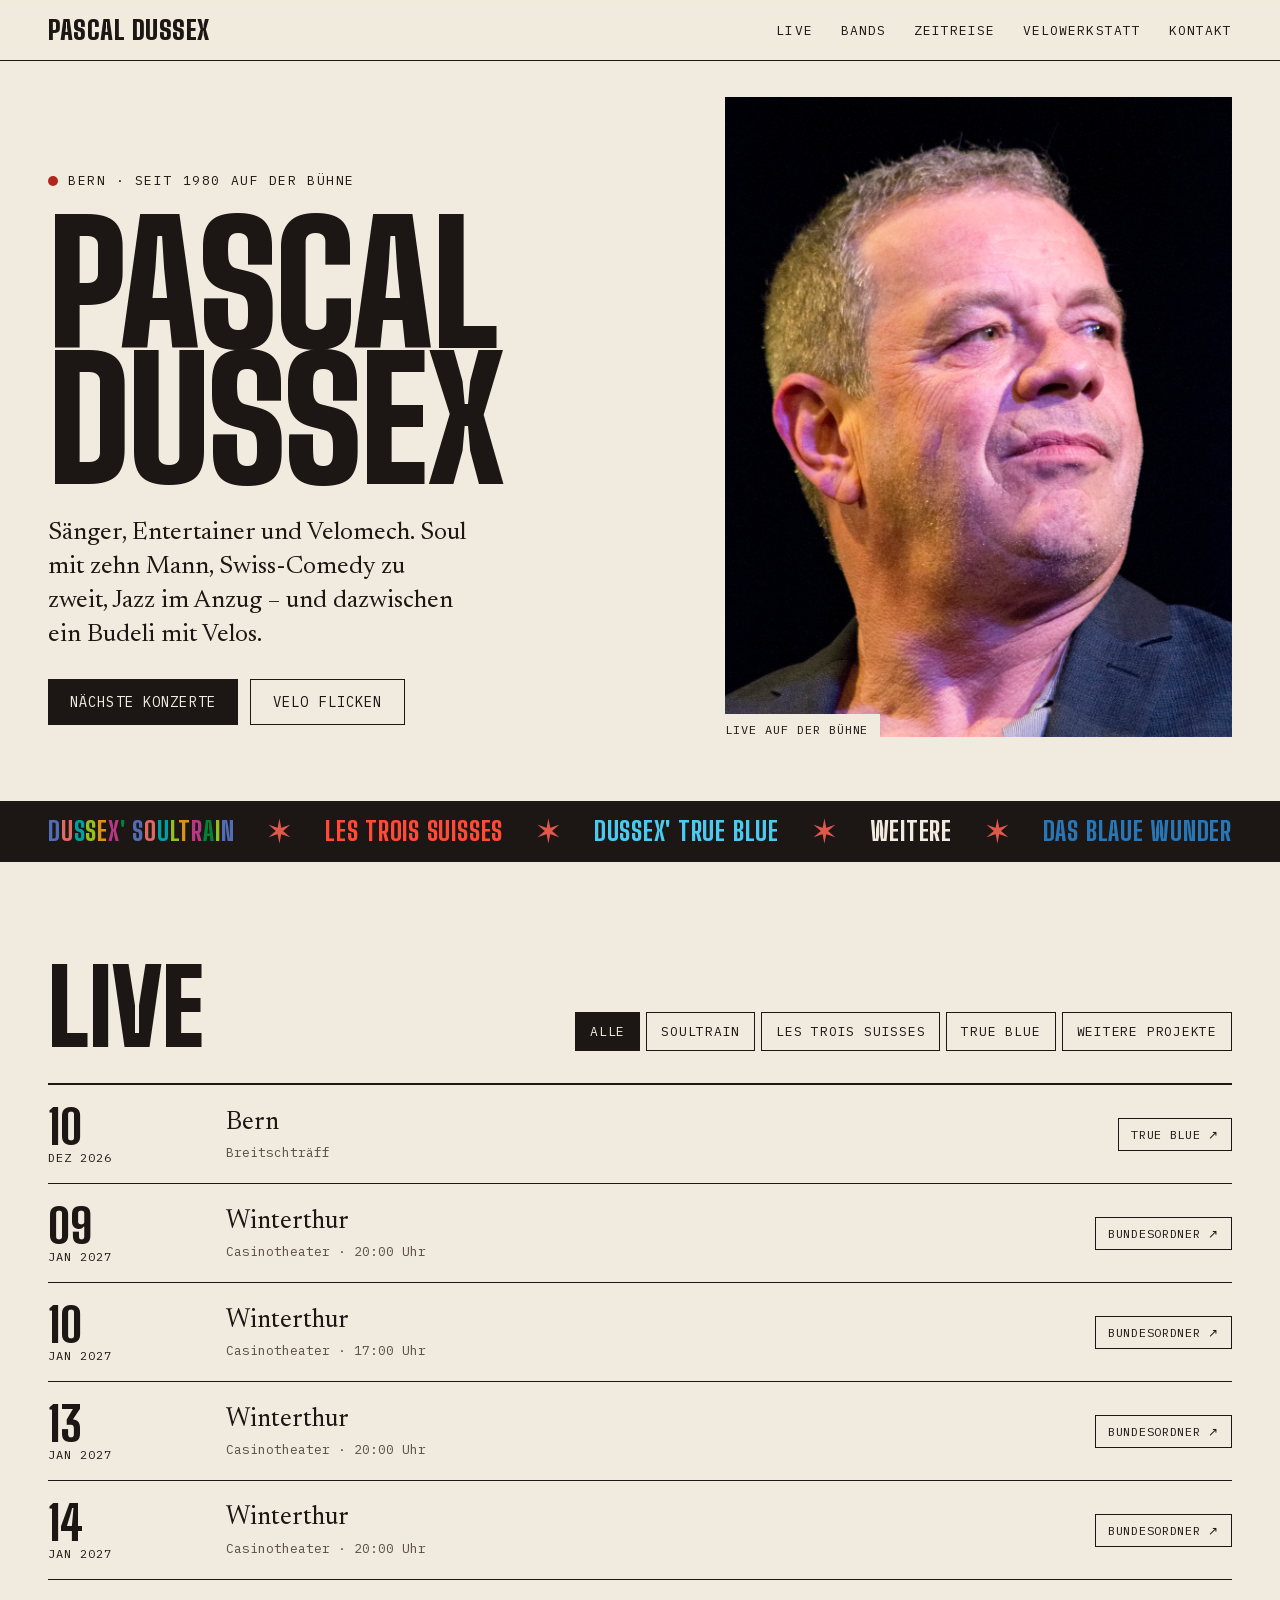
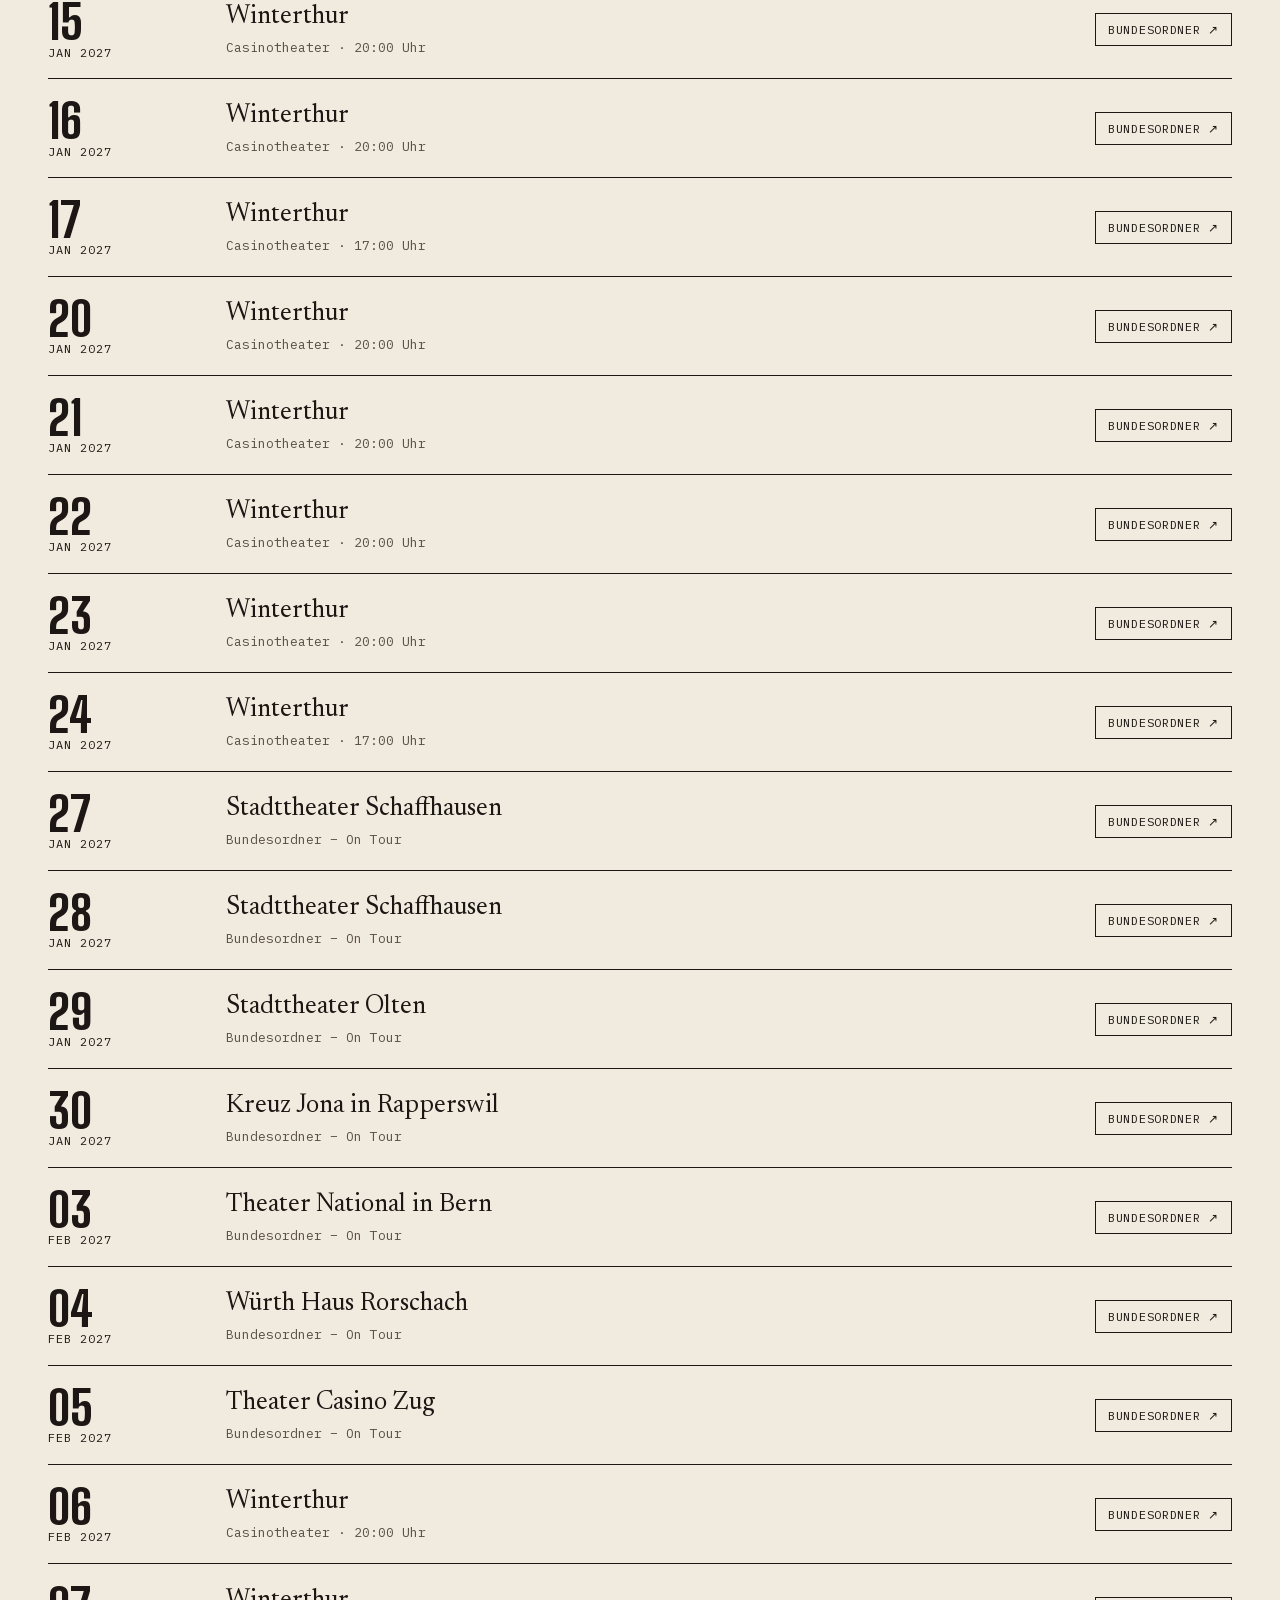
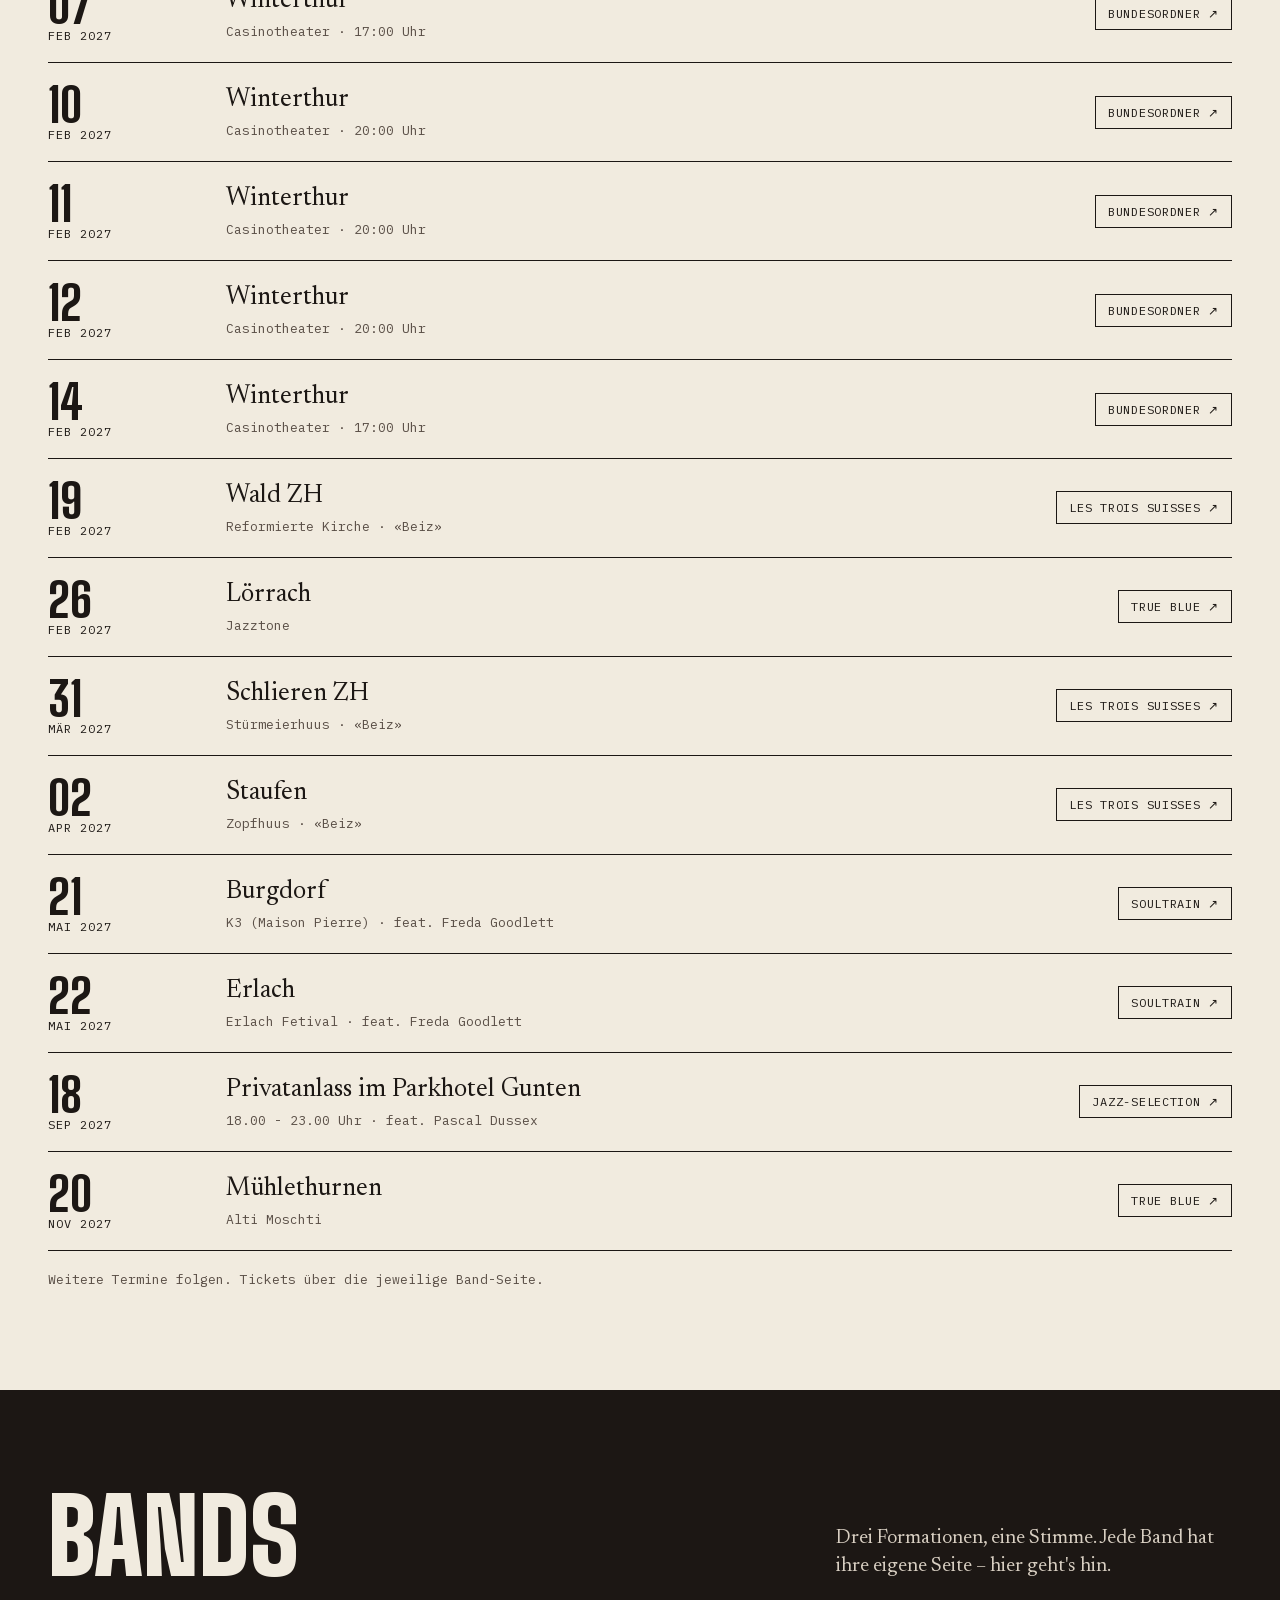
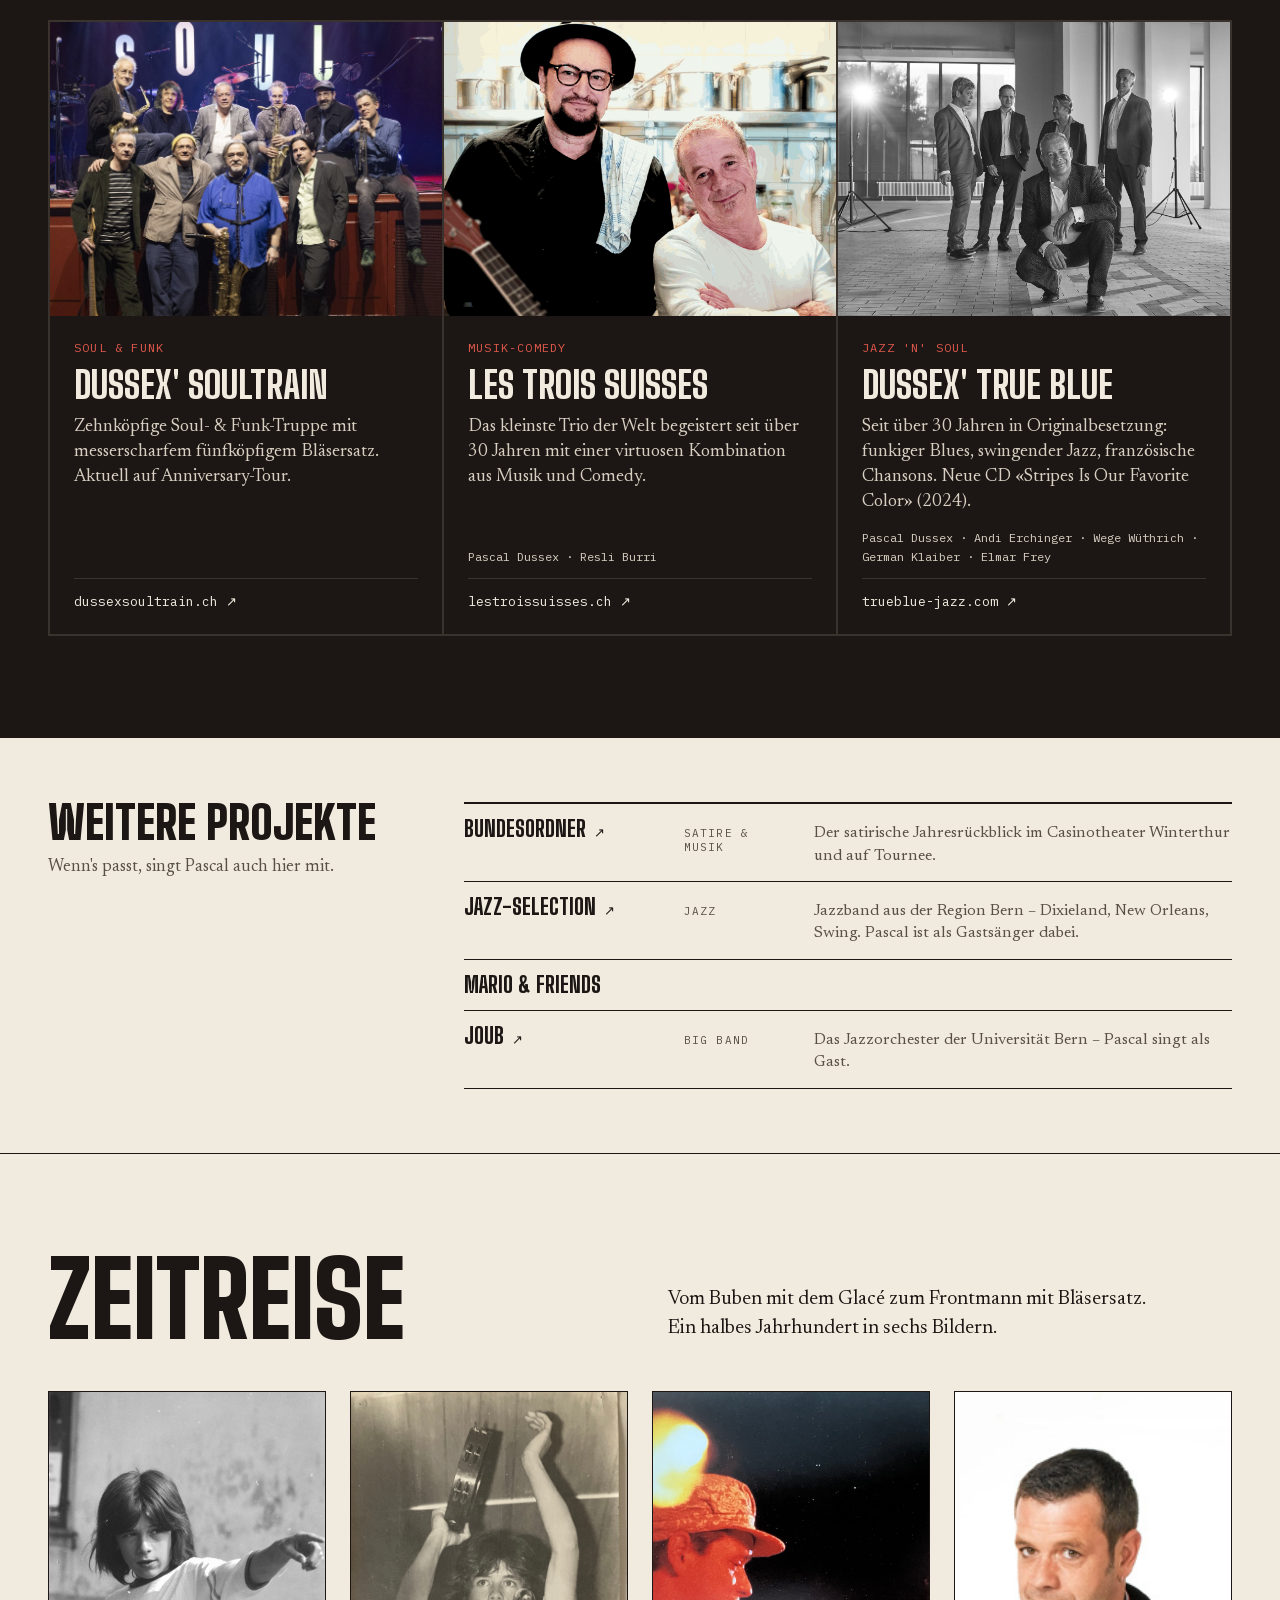
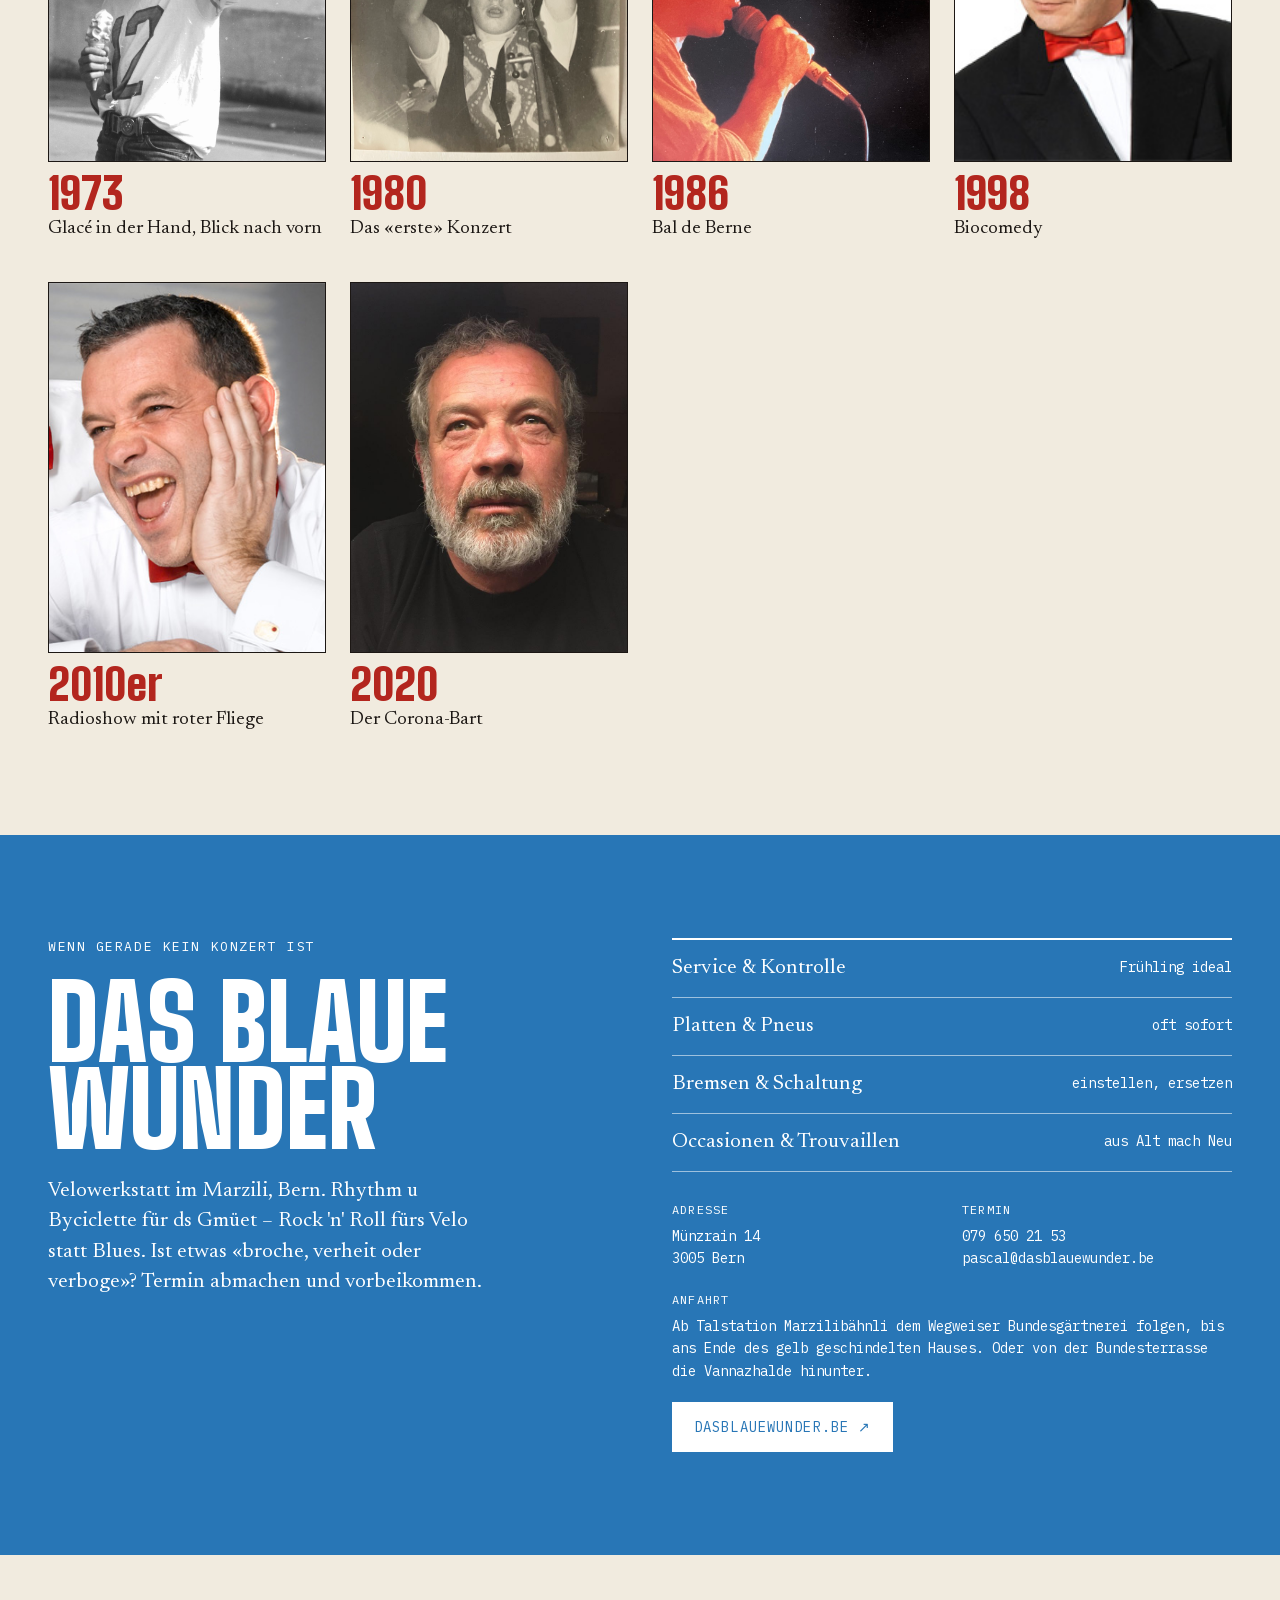
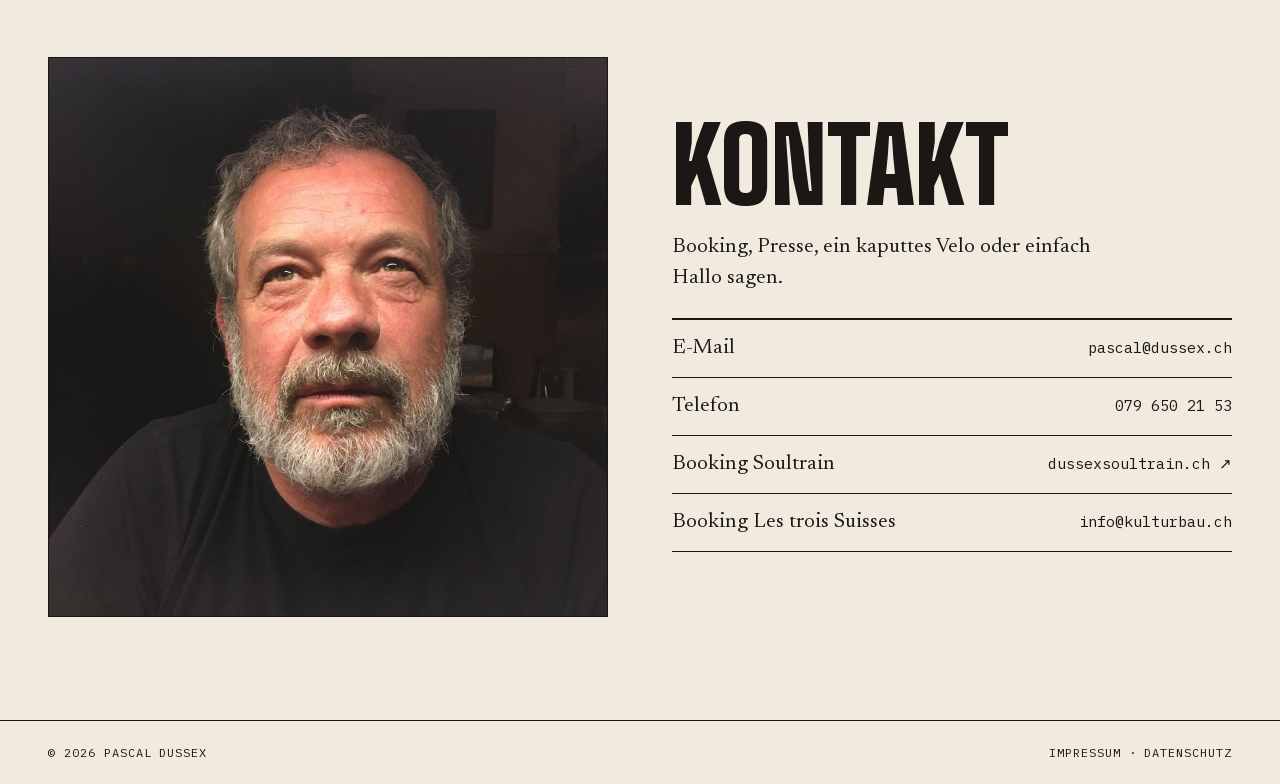
==== commit 221bc0dc: "Impressum und Datenschutz; Schriften lokal statt von Google - Seiten teilen sich neu ein gemeinsames" ====
--- a/index.html
+++ b/index.html
@@ -1,18 +1,19 @@
 <!DOCTYPE html>
 <html lang="de-CH">
 <head>
-<!-- Diese Datei wird aus templates/index.html.j2 und content/site.json erzeugt (scripts/build.py). Bitte nicht direkt bearbeiten. -->
+<!-- Diese Datei wird aus templates/ und content/site.json erzeugt (scripts/build.py). Bitte nicht direkt bearbeiten. -->
 <meta charset="utf-8">
 <meta name="viewport" content="width=device-width, initial-scale=1">
 <title>Pascal Dussex – Sänger, Entertainer, Velomech</title>
+
 <meta name="description" content="Pascal Dussex aus Bern: Sänger bei Dussex&#39; Soultrain, Les trois Suisses und Dussex&#39; True Blue – und Velomech im Blauen Wunder im Marzili.">
 <meta property="og:title" content="Pascal Dussex">
 <meta property="og:description" content="Pascal Dussex aus Bern: Sänger bei Dussex&#39; Soultrain, Les trois Suisses und Dussex&#39; True Blue – und Velomech im Blauen Wunder im Marzili.">
 <meta property="og:image" content="img/portrait-12.jpg">
-<link rel="preconnect" href="https://fonts.googleapis.com">
-<link rel="preconnect" href="https://fonts.gstatic.com" crossorigin>
-<link href="https://fonts.googleapis.com/css2?family=Big+Shoulders+Display:wght@600;800;900&amp;family=Newsreader:ital,opsz,wght@0,6..72,400;0,6..72,500;1,6..72,400&amp;family=IBM+Plex+Mono:wght@400;500&amp;display=swap" rel="stylesheet">
-<link rel="stylesheet" href="styles.css?v=b85ca695">
+
+<link rel="preload" href="fonts/big-shoulders-display-latin-48e1b4.woff2" as="font" type="font/woff2" crossorigin>
+<link rel="stylesheet" href="fonts/fonts.css?v=be6a1042">
+<link rel="stylesheet" href="styles.css?v=ab560865">
 </head>
 <body>
 
@@ -30,6 +31,7 @@
 </header>
 
 <main>
+
   <section id="top" class="wrap hero">
     <div class="hero__text">
       <div class="eyebrow hero__kicker">
@@ -244,12 +246,13 @@
       </div>
     </div>
   </section>
+
 </main>
 
 <footer class="site-footer">
   <div class="wrap">
     <span>© <span id="year">2026</span> Pascal Dussex</span>
-    <span><a href="#">Impressum</a> · <a href="#">Datenschutz</a></span>
+    <span><a href="impressum.html">Impressum</a> · <a href="datenschutz.html">Datenschutz</a></span>
   </div>
 </footer>
 
--- a/fonts/fonts.css
+++ b/fonts/fonts.css
@@ -0,0 +1,161 @@
+/* Schriften lokal eingebunden (Big Shoulders Display, Newsreader, IBM Plex Mono – SIL Open Font License) */
+
+/* Big Shoulders Display – latin-ext */
+@font-face {
+  font-family: 'Big Shoulders Display';
+  font-style: normal;
+  font-weight: 600;
+  font-display: swap;
+  src: url(big-shoulders-display-latin-ext-75ea2b.woff2) format('woff2');
+  unicode-range: U+0100-02BA, U+02BD-02C5, U+02C7-02CC, U+02CE-02D7, U+02DD-02FF, U+0304, U+0308, U+0329, U+1D00-1DBF, U+1E00-1E9F, U+1EF2-1EFF, U+2020, U+20A0-20AB, U+20AD-20C4, U+2113, U+2C60-2C7F, U+A720-A7FF;
+}
+
+/* Big Shoulders Display – latin */
+@font-face {
+  font-family: 'Big Shoulders Display';
+  font-style: normal;
+  font-weight: 600;
+  font-display: swap;
+  src: url(big-shoulders-display-latin-48e1b4.woff2) format('woff2');
+  unicode-range: U+0000-00FF, U+0131, U+0152-0153, U+02BB-02BC, U+02C6, U+02DA, U+02DC, U+0304, U+0308, U+0329, U+2000-206F, U+20AC, U+2122, U+2191, U+2193, U+2212, U+2215, U+FEFF, U+FFFD;
+}
+
+/* Big Shoulders Display – latin-ext */
+@font-face {
+  font-family: 'Big Shoulders Display';
+  font-style: normal;
+  font-weight: 800;
+  font-display: swap;
+  src: url(big-shoulders-display-latin-ext-75ea2b.woff2) format('woff2');
+  unicode-range: U+0100-02BA, U+02BD-02C5, U+02C7-02CC, U+02CE-02D7, U+02DD-02FF, U+0304, U+0308, U+0329, U+1D00-1DBF, U+1E00-1E9F, U+1EF2-1EFF, U+2020, U+20A0-20AB, U+20AD-20C4, U+2113, U+2C60-2C7F, U+A720-A7FF;
+}
+
+/* Big Shoulders Display – latin */
+@font-face {
+  font-family: 'Big Shoulders Display';
+  font-style: normal;
+  font-weight: 800;
+  font-display: swap;
+  src: url(big-shoulders-display-latin-48e1b4.woff2) format('woff2');
+  unicode-range: U+0000-00FF, U+0131, U+0152-0153, U+02BB-02BC, U+02C6, U+02DA, U+02DC, U+0304, U+0308, U+0329, U+2000-206F, U+20AC, U+2122, U+2191, U+2193, U+2212, U+2215, U+FEFF, U+FFFD;
+}
+
+/* Big Shoulders Display – latin-ext */
+@font-face {
+  font-family: 'Big Shoulders Display';
+  font-style: normal;
+  font-weight: 900;
+  font-display: swap;
+  src: url(big-shoulders-display-latin-ext-75ea2b.woff2) format('woff2');
+  unicode-range: U+0100-02BA, U+02BD-02C5, U+02C7-02CC, U+02CE-02D7, U+02DD-02FF, U+0304, U+0308, U+0329, U+1D00-1DBF, U+1E00-1E9F, U+1EF2-1EFF, U+2020, U+20A0-20AB, U+20AD-20C4, U+2113, U+2C60-2C7F, U+A720-A7FF;
+}
+
+/* Big Shoulders Display – latin */
+@font-face {
+  font-family: 'Big Shoulders Display';
+  font-style: normal;
+  font-weight: 900;
+  font-display: swap;
+  src: url(big-shoulders-display-latin-48e1b4.woff2) format('woff2');
+  unicode-range: U+0000-00FF, U+0131, U+0152-0153, U+02BB-02BC, U+02C6, U+02DA, U+02DC, U+0304, U+0308, U+0329, U+2000-206F, U+20AC, U+2122, U+2191, U+2193, U+2212, U+2215, U+FEFF, U+FFFD;
+}
+
+/* IBM Plex Mono – latin-ext */
+@font-face {
+  font-family: 'IBM Plex Mono';
+  font-style: normal;
+  font-weight: 400;
+  font-display: swap;
+  src: url(ibm-plex-mono-latin-ext-9994c1.woff2) format('woff2');
+  unicode-range: U+0100-02BA, U+02BD-02C5, U+02C7-02CC, U+02CE-02D7, U+02DD-02FF, U+0304, U+0308, U+0329, U+1D00-1DBF, U+1E00-1E9F, U+1EF2-1EFF, U+2020, U+20A0-20AB, U+20AD-20C4, U+2113, U+2C60-2C7F, U+A720-A7FF;
+}
+
+/* IBM Plex Mono – latin */
+@font-face {
+  font-family: 'IBM Plex Mono';
+  font-style: normal;
+  font-weight: 400;
+  font-display: swap;
+  src: url(ibm-plex-mono-latin-d77319.woff2) format('woff2');
+  unicode-range: U+0000-00FF, U+0131, U+0152-0153, U+02BB-02BC, U+02C6, U+02DA, U+02DC, U+0304, U+0308, U+0329, U+2000-206F, U+20AC, U+2122, U+2191, U+2193, U+2212, U+2215, U+FEFF, U+FFFD;
+}
+
+/* IBM Plex Mono – latin-ext */
+@font-face {
+  font-family: 'IBM Plex Mono';
+  font-style: normal;
+  font-weight: 500;
+  font-display: swap;
+  src: url(ibm-plex-mono-latin-ext-60d1ee.woff2) format('woff2');
+  unicode-range: U+0100-02BA, U+02BD-02C5, U+02C7-02CC, U+02CE-02D7, U+02DD-02FF, U+0304, U+0308, U+0329, U+1D00-1DBF, U+1E00-1E9F, U+1EF2-1EFF, U+2020, U+20A0-20AB, U+20AD-20C4, U+2113, U+2C60-2C7F, U+A720-A7FF;
+}
+
+/* IBM Plex Mono – latin */
+@font-face {
+  font-family: 'IBM Plex Mono';
+  font-style: normal;
+  font-weight: 500;
+  font-display: swap;
+  src: url(ibm-plex-mono-latin-8d0aea.woff2) format('woff2');
+  unicode-range: U+0000-00FF, U+0131, U+0152-0153, U+02BB-02BC, U+02C6, U+02DA, U+02DC, U+0304, U+0308, U+0329, U+2000-206F, U+20AC, U+2122, U+2191, U+2193, U+2212, U+2215, U+FEFF, U+FFFD;
+}
+
+/* Newsreader – latin-ext */
+@font-face {
+  font-family: 'Newsreader';
+  font-style: italic;
+  font-weight: 400;
+  font-display: swap;
+  src: url(newsreader-latin-ext-7abfa5.woff2) format('woff2');
+  unicode-range: U+0100-02BA, U+02BD-02C5, U+02C7-02CC, U+02CE-02D7, U+02DD-02FF, U+0304, U+0308, U+0329, U+1D00-1DBF, U+1E00-1E9F, U+1EF2-1EFF, U+2020, U+20A0-20AB, U+20AD-20C4, U+2113, U+2C60-2C7F, U+A720-A7FF;
+}
+
+/* Newsreader – latin */
+@font-face {
+  font-family: 'Newsreader';
+  font-style: italic;
+  font-weight: 400;
+  font-display: swap;
+  src: url(newsreader-latin-7ab0b8.woff2) format('woff2');
+  unicode-range: U+0000-00FF, U+0131, U+0152-0153, U+02BB-02BC, U+02C6, U+02DA, U+02DC, U+0304, U+0308, U+0329, U+2000-206F, U+20AC, U+2122, U+2191, U+2193, U+2212, U+2215, U+FEFF, U+FFFD;
+}
+
+/* Newsreader – latin-ext */
+@font-face {
+  font-family: 'Newsreader';
+  font-style: normal;
+  font-weight: 400;
+  font-display: swap;
+  src: url(newsreader-latin-ext-7a09be.woff2) format('woff2');
+  unicode-range: U+0100-02BA, U+02BD-02C5, U+02C7-02CC, U+02CE-02D7, U+02DD-02FF, U+0304, U+0308, U+0329, U+1D00-1DBF, U+1E00-1E9F, U+1EF2-1EFF, U+2020, U+20A0-20AB, U+20AD-20C4, U+2113, U+2C60-2C7F, U+A720-A7FF;
+}
+
+/* Newsreader – latin */
+@font-face {
+  font-family: 'Newsreader';
+  font-style: normal;
+  font-weight: 400;
+  font-display: swap;
+  src: url(newsreader-latin-f0c28d.woff2) format('woff2');
+  unicode-range: U+0000-00FF, U+0131, U+0152-0153, U+02BB-02BC, U+02C6, U+02DA, U+02DC, U+0304, U+0308, U+0329, U+2000-206F, U+20AC, U+2122, U+2191, U+2193, U+2212, U+2215, U+FEFF, U+FFFD;
+}
+
+/* Newsreader – latin-ext */
+@font-face {
+  font-family: 'Newsreader';
+  font-style: normal;
+  font-weight: 500;
+  font-display: swap;
+  src: url(newsreader-latin-ext-7a09be.woff2) format('woff2');
+  unicode-range: U+0100-02BA, U+02BD-02C5, U+02C7-02CC, U+02CE-02D7, U+02DD-02FF, U+0304, U+0308, U+0329, U+1D00-1DBF, U+1E00-1E9F, U+1EF2-1EFF, U+2020, U+20A0-20AB, U+20AD-20C4, U+2113, U+2C60-2C7F, U+A720-A7FF;
+}
+
+/* Newsreader – latin */
+@font-face {
+  font-family: 'Newsreader';
+  font-style: normal;
+  font-weight: 500;
+  font-display: swap;
+  src: url(newsreader-latin-f0c28d.woff2) format('woff2');
+  unicode-range: U+0000-00FF, U+0131, U+0152-0153, U+02BB-02BC, U+02C6, U+02DA, U+02DC, U+0304, U+0308, U+0329, U+2000-206F, U+20AC, U+2122, U+2191, U+2193, U+2212, U+2215, U+FEFF, U+FFFD;
+}
--- a/styles.css
+++ b/styles.css
@@ -304,3 +304,19 @@
   html { scroll-behavior: auto; }
   * { transition: none !important; }
 }
+
+/* Impressum & Datenschutz */
+.legal { max-width: 760px; }
+.legal .h2 { margin-bottom: 32px; }
+.legal h2:not(.h2) {
+  margin: 36px 0 10px; font-family: var(--mono); font-size: 13px; font-weight: 500;
+  letter-spacing: .1em; text-transform: uppercase;
+}
+.legal p { margin: 0 0 14px; font-size: 18px; line-height: 1.55; text-wrap: pretty; }
+.legal .legal__lead { font-size: 21px; line-height: 1.45; }
+.legal a { color: var(--red); text-decoration: underline; text-underline-offset: 2px; }
+.legal a:hover { color: var(--ink); }
+.legal__date { font-family: var(--mono); font-size: 13px !important; color: var(--muted); }
+.legal__back { margin-top: 40px !important; font-family: var(--mono); font-size: 14px !important; }
+.legal__back a { text-decoration: none; }
+
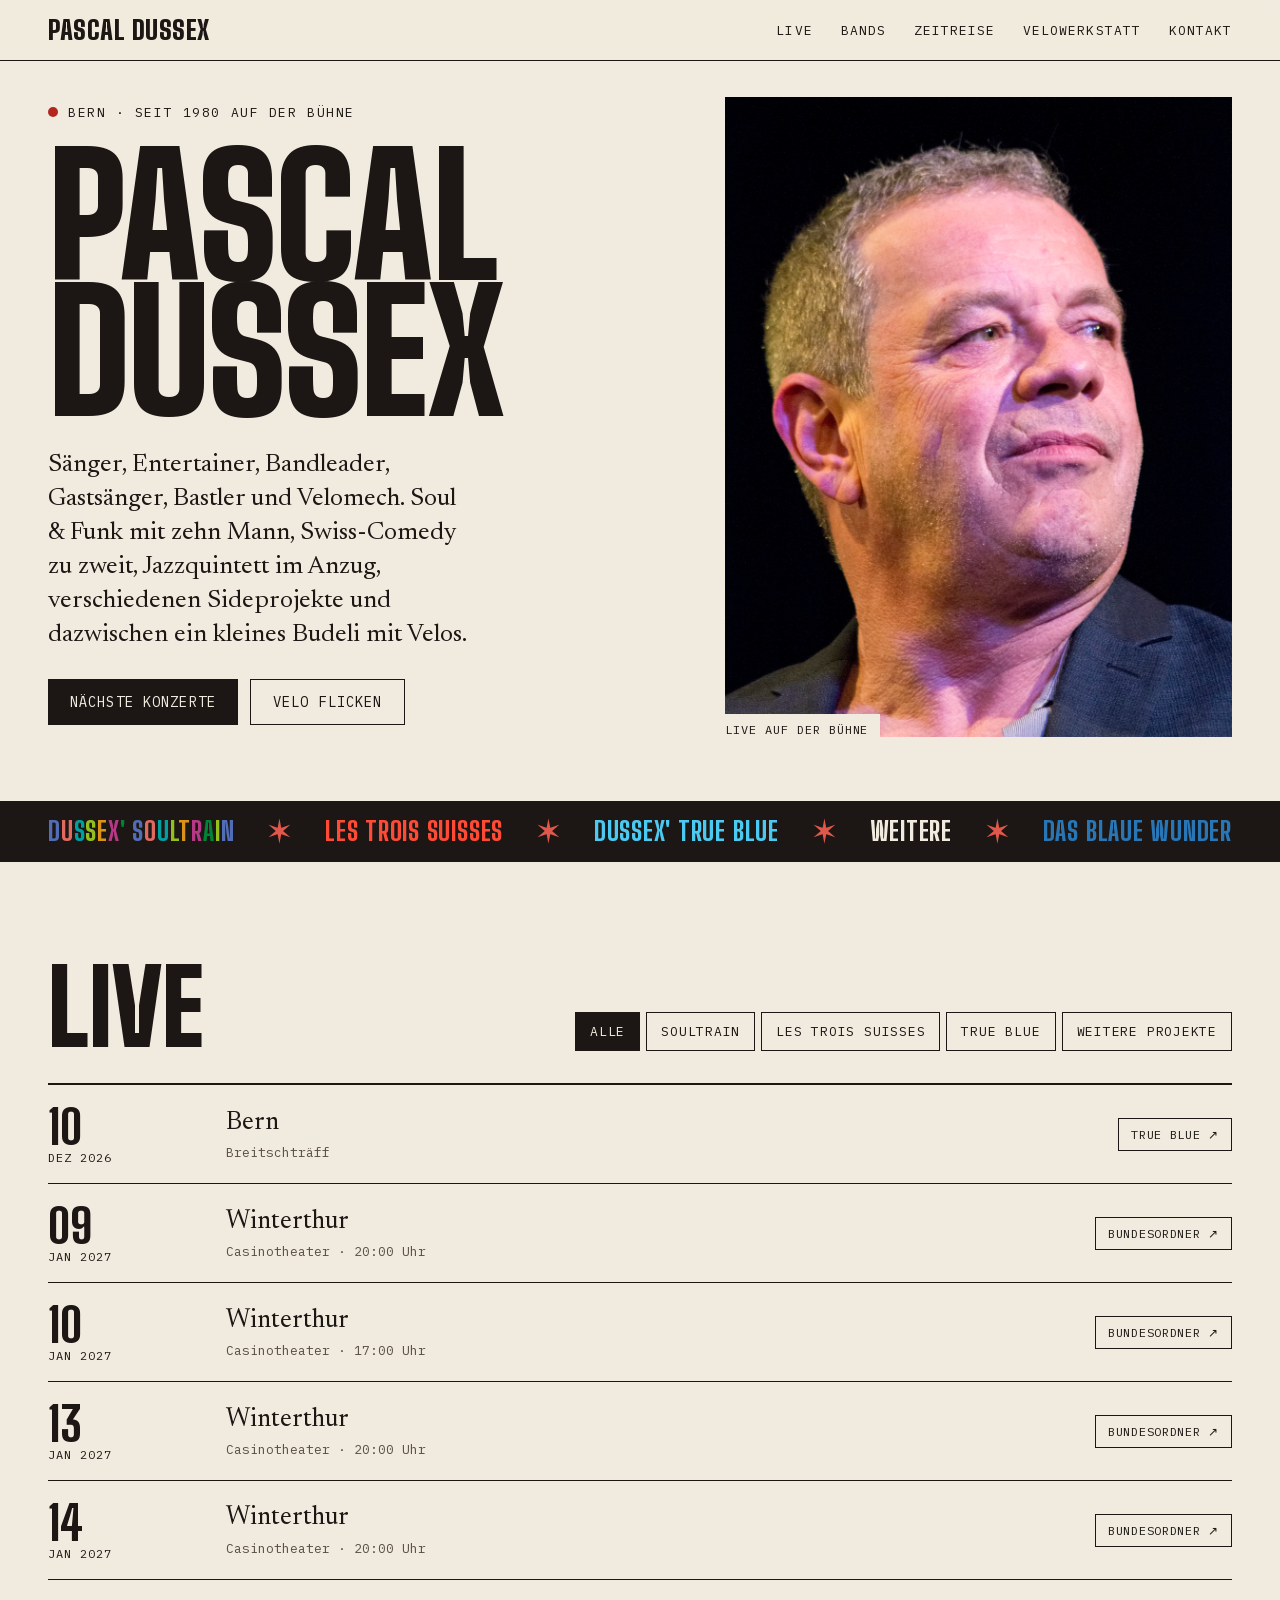
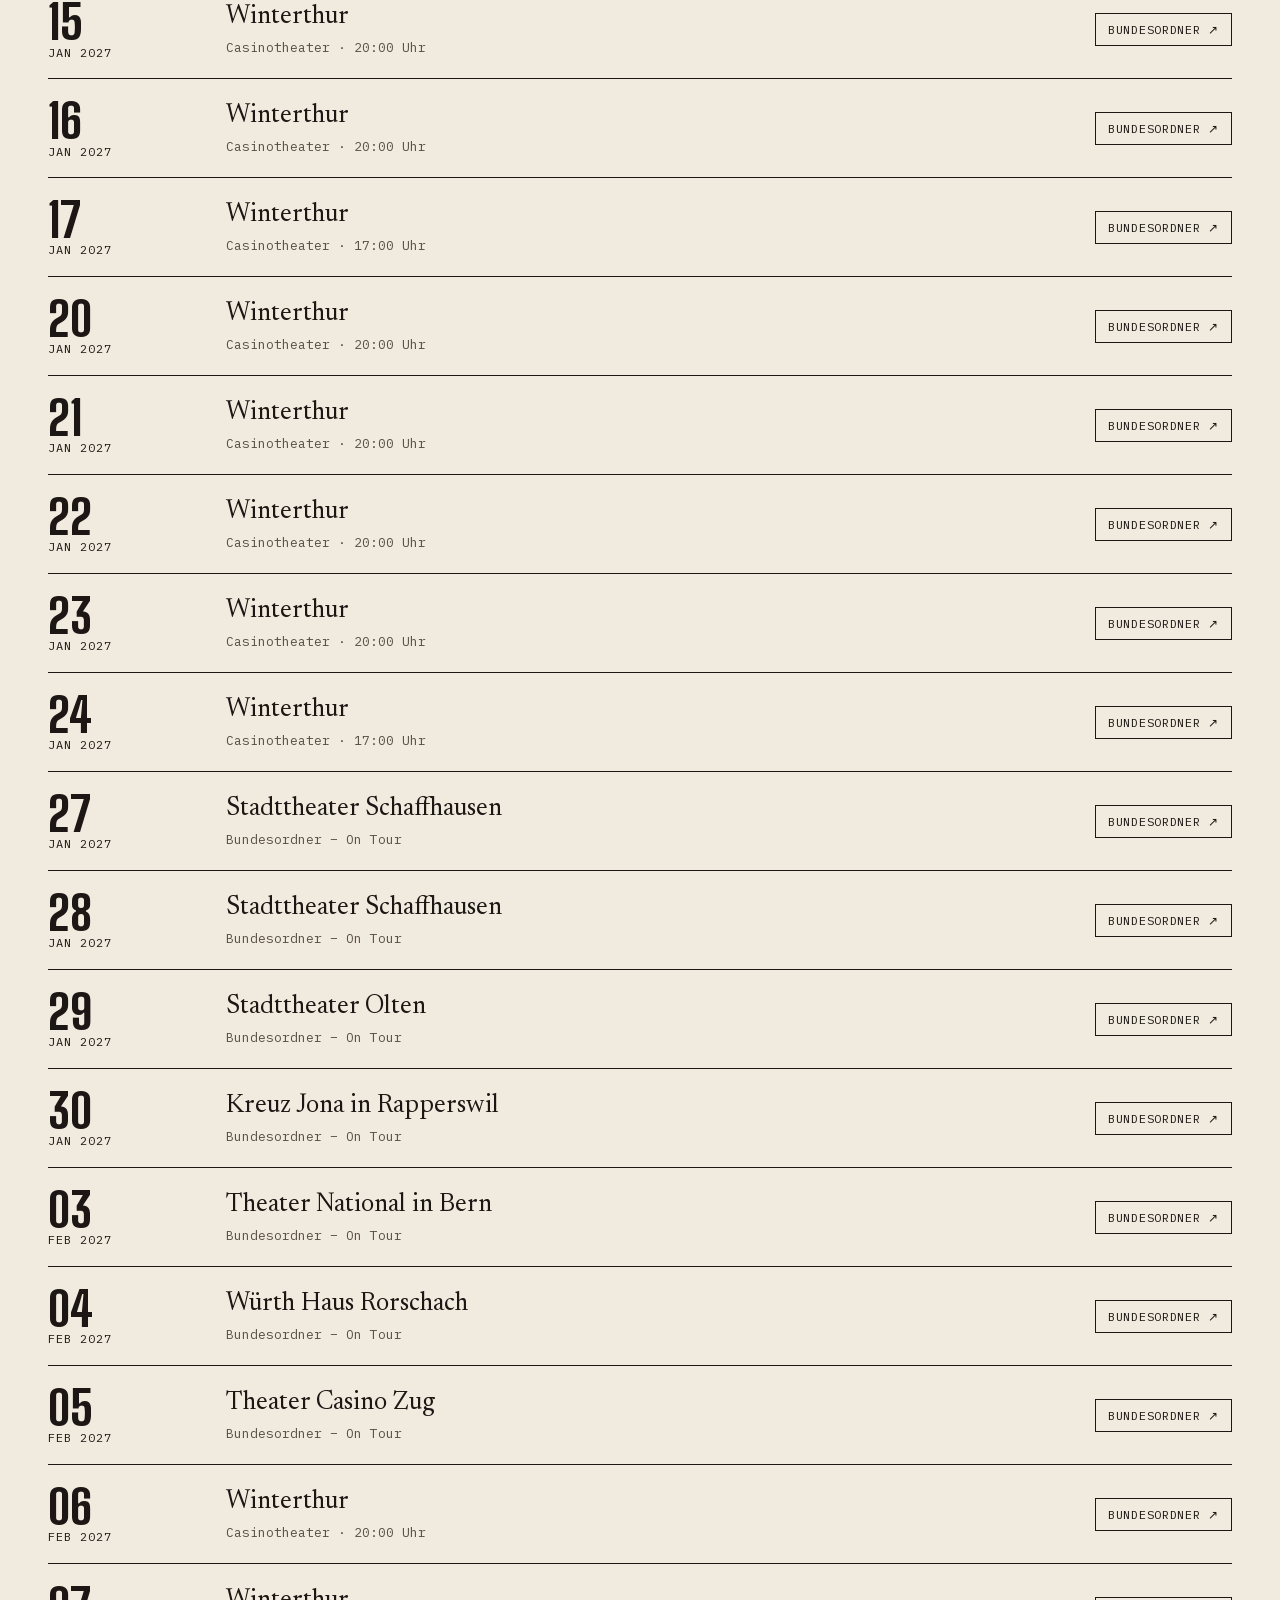
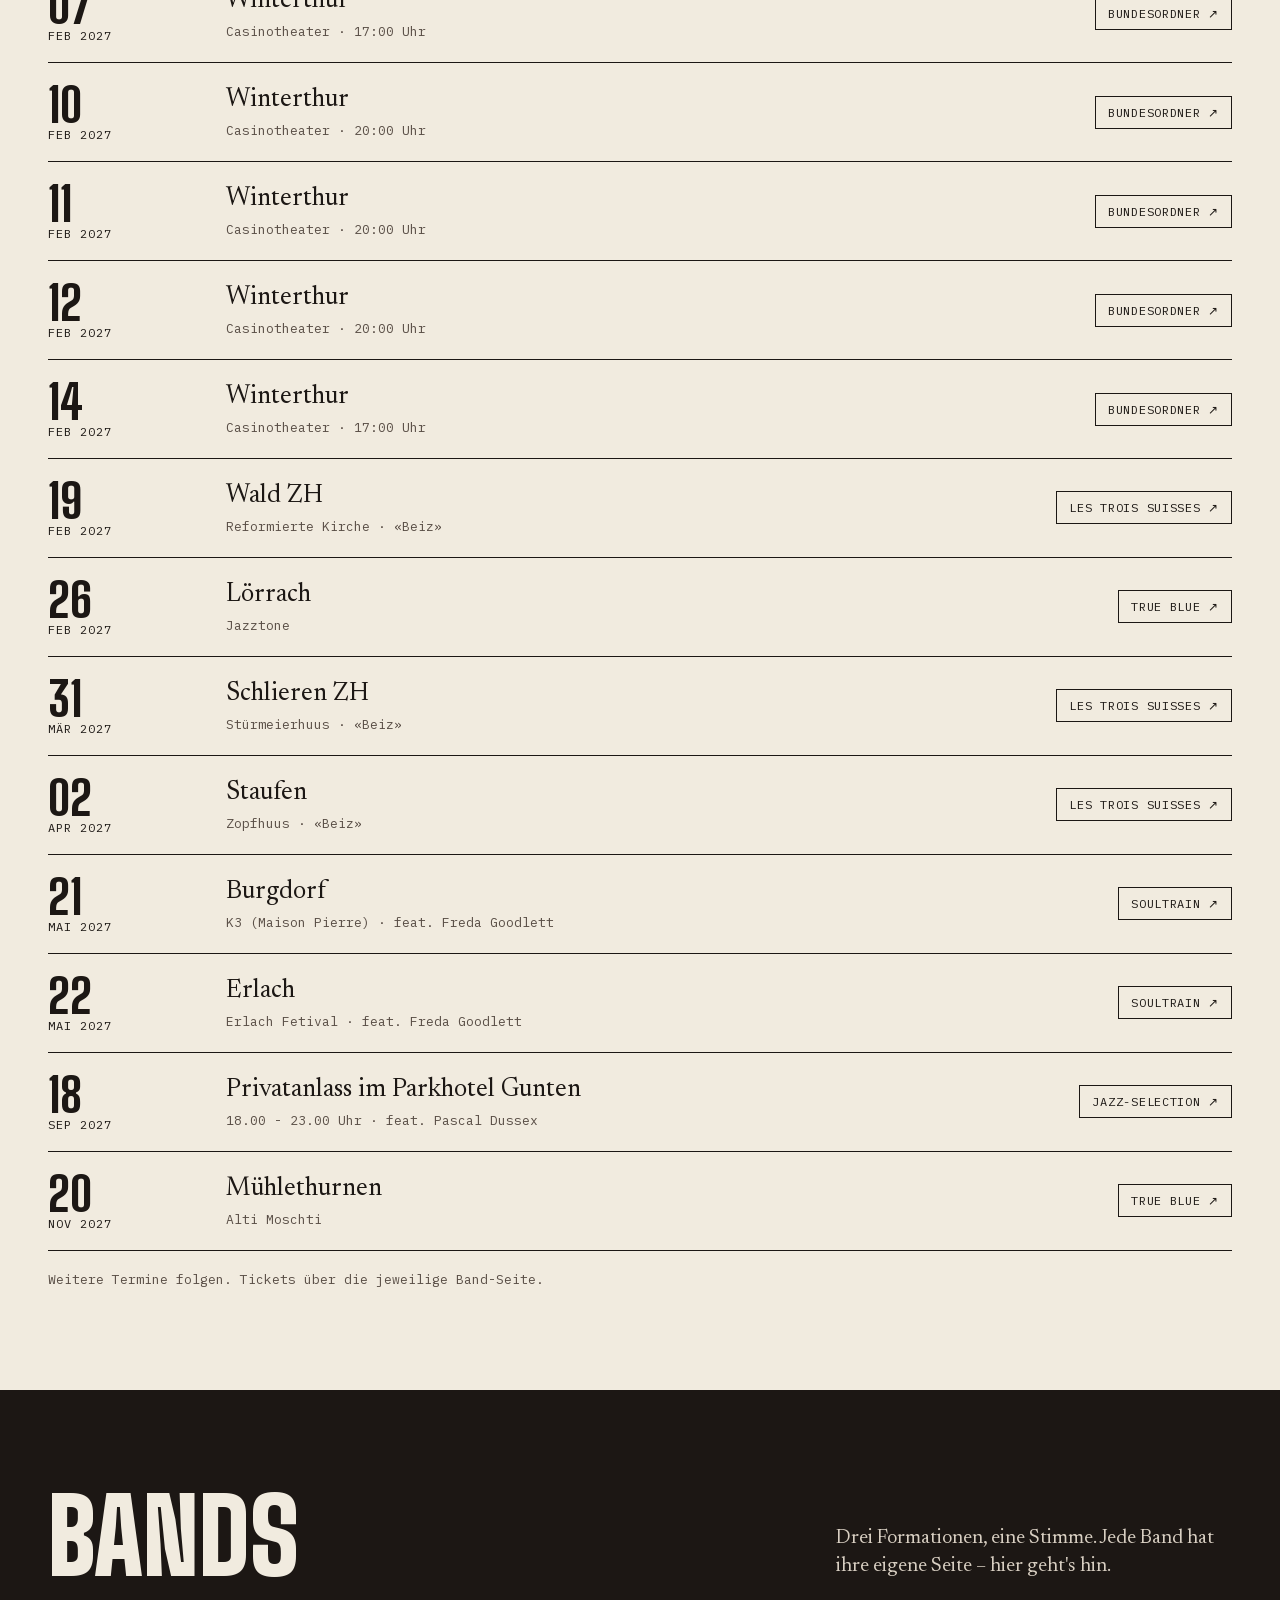
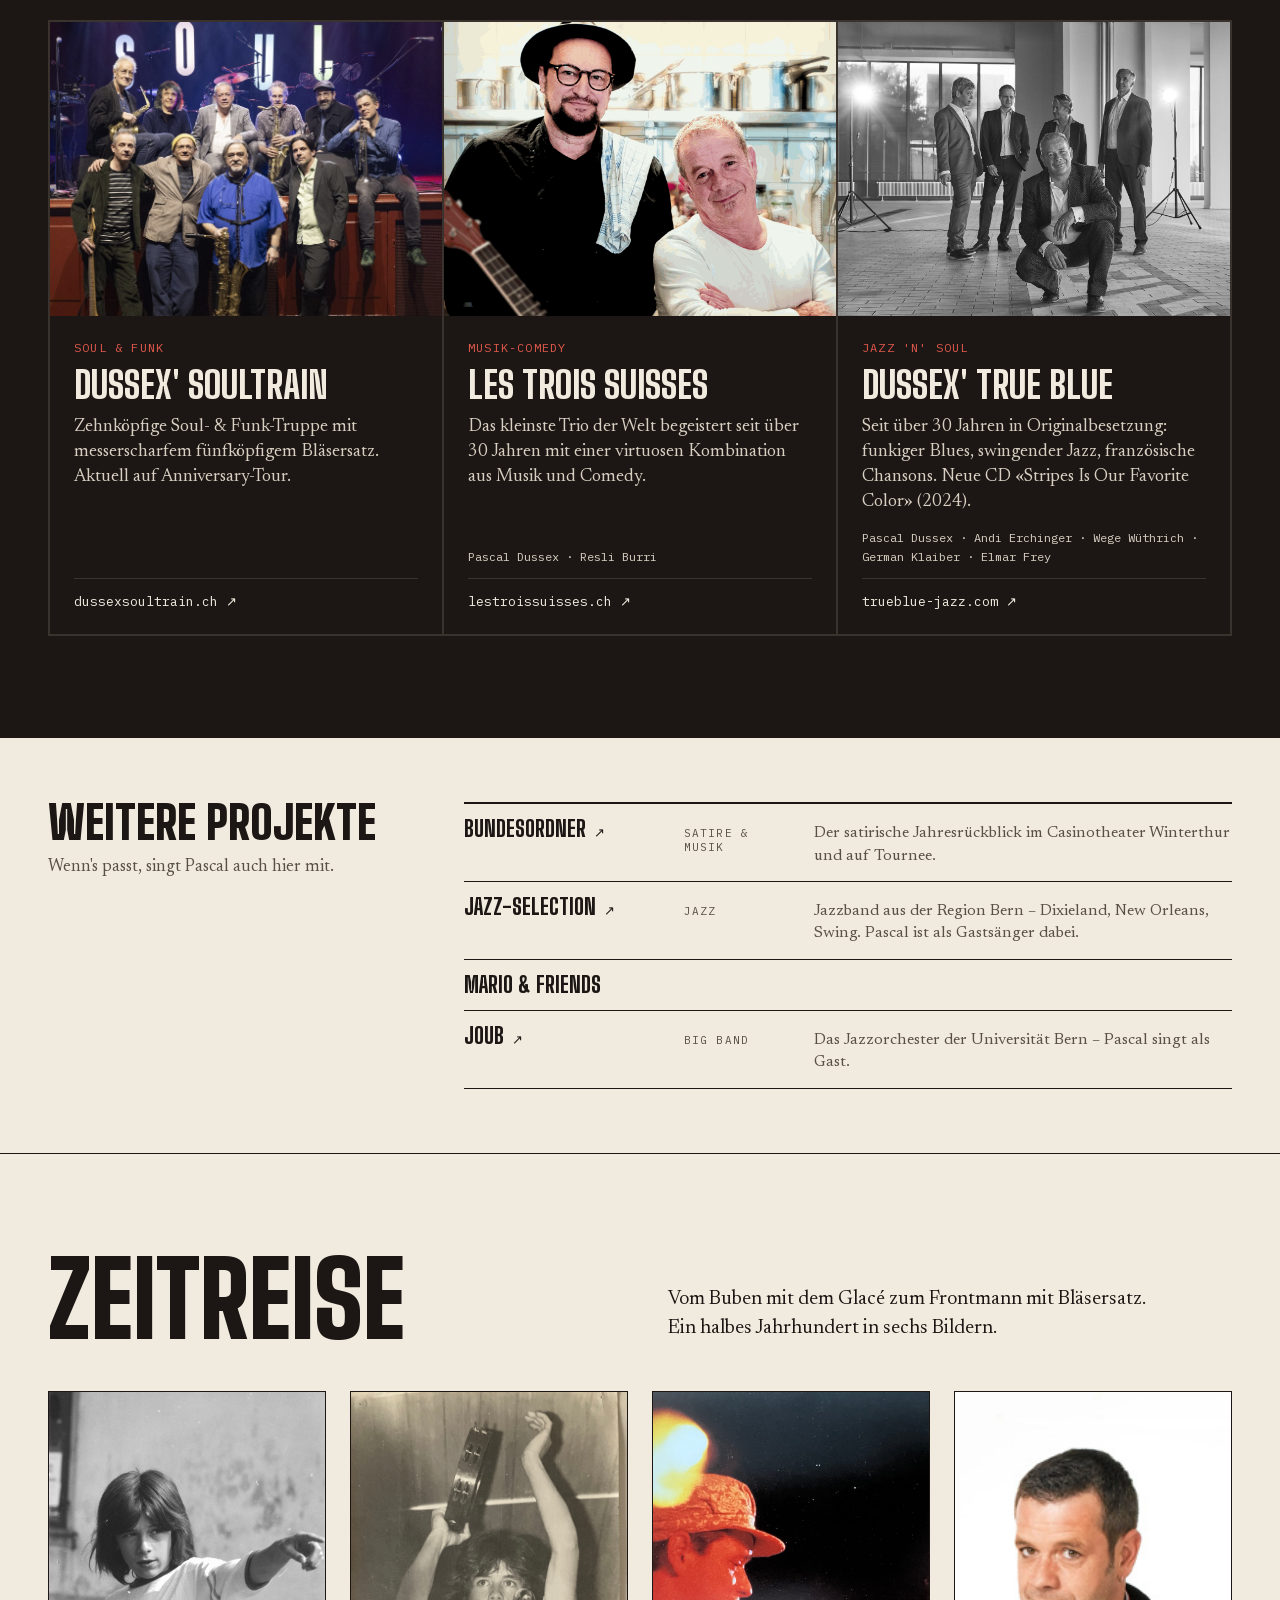
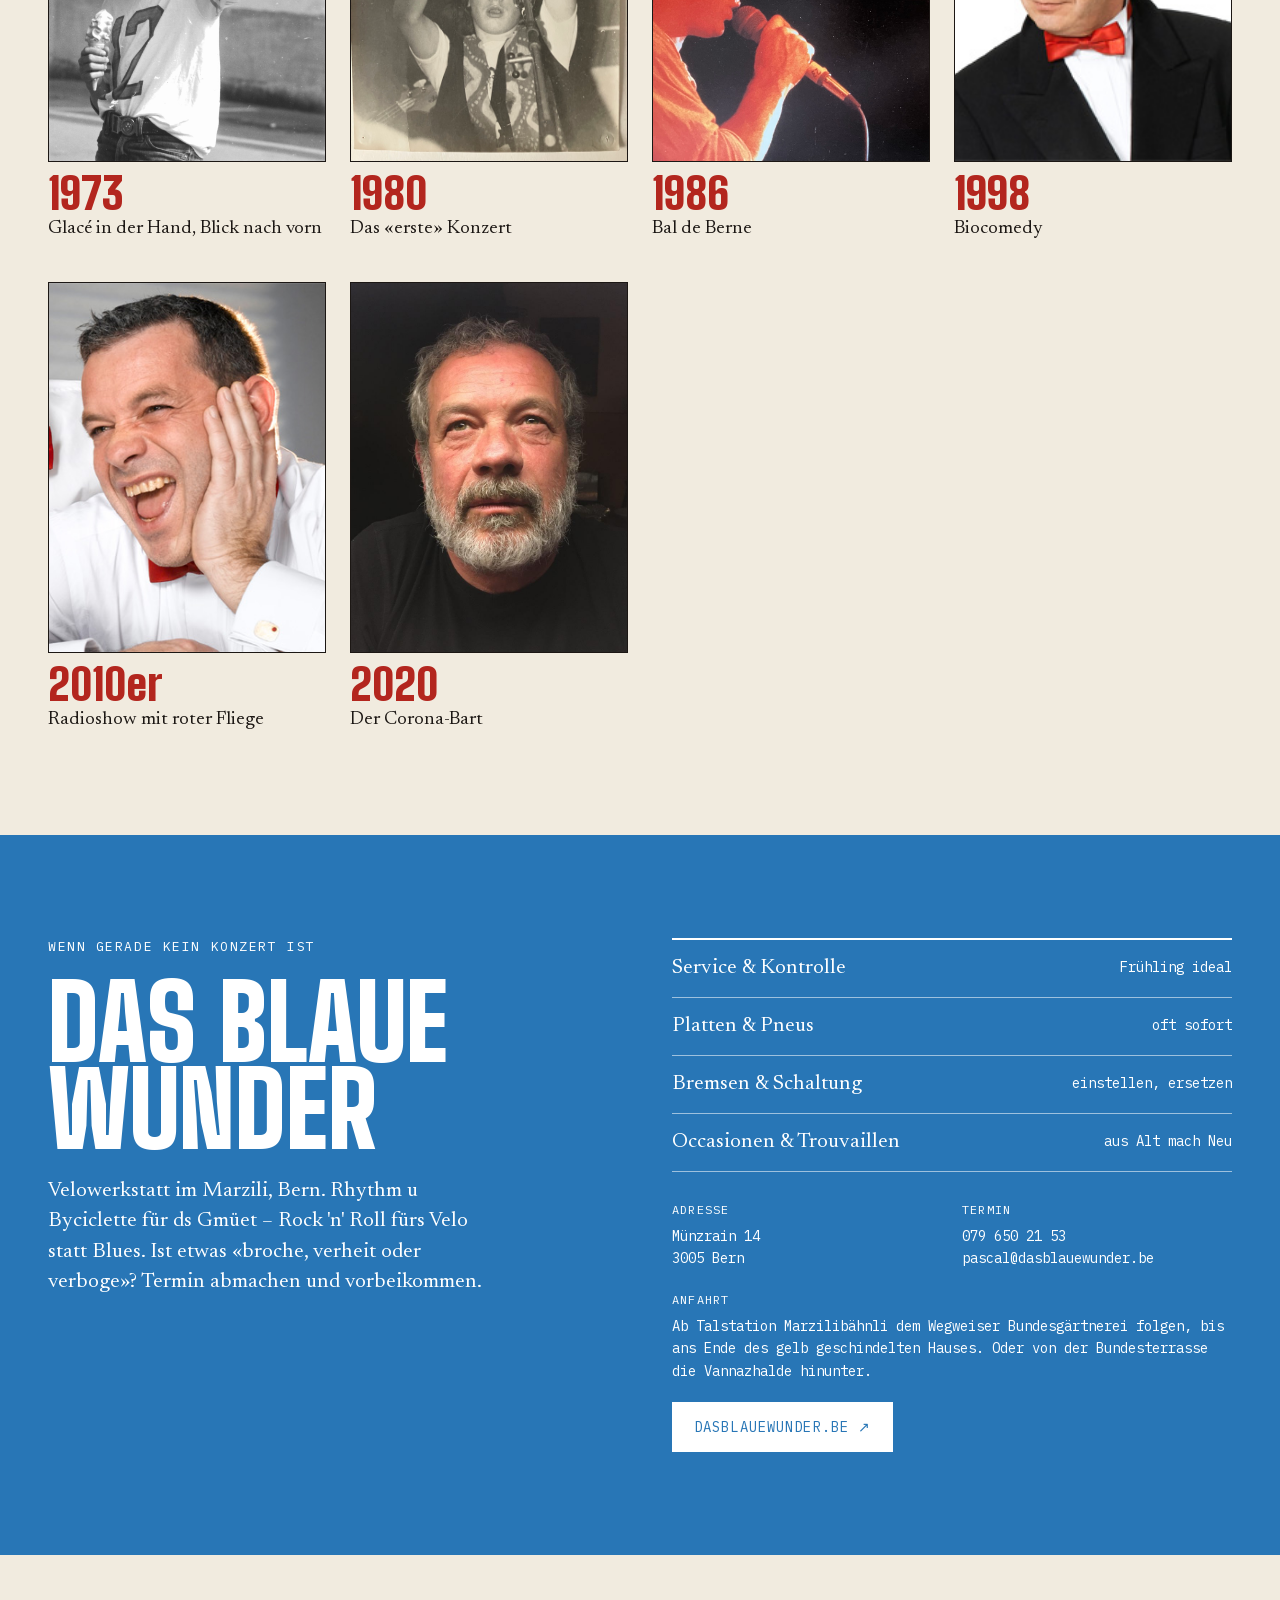
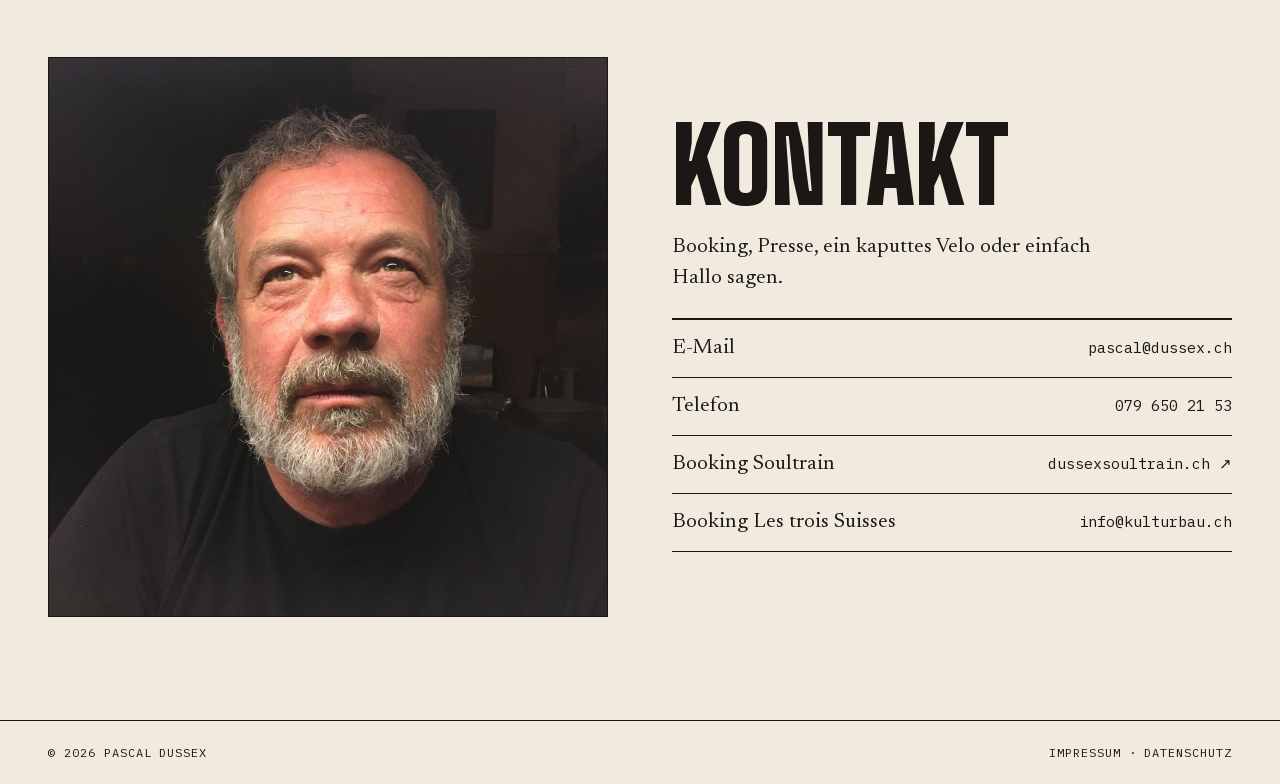
==== commit c304e0d1: "Seite neu gebaut" ====
--- a/index.html
+++ b/index.html
@@ -39,7 +39,9 @@
         <span>Bern · seit 1980 auf der Bühne</span>
       </div>
       <h1>Pascal<br>Dussex</h1>
-      <p class="hero__intro">Sänger, Entertainer und Velomech. Soul mit zehn Mann, Swiss-Comedy zu zweit, Jazz im Anzug – und dazwischen ein Budeli mit Velos.</p>
+      <p class="hero__intro">Sänger, Entertainer, Bandleader, Gastsänger, Bastler und Velomech.
+Soul &amp; Funk mit zehn Mann, Swiss-Comedy zu zweit, Jazzquintett im Anzug,
+verschiedenen Sideprojekte und dazwischen ein kleines Budeli mit Velos.</p>
       <div class="hero__ctas">
         <a href="#live" class="btn btn--solid">Nächste Konzerte</a>
         <a href="#velo" class="btn btn--outline">Velo flicken</a>
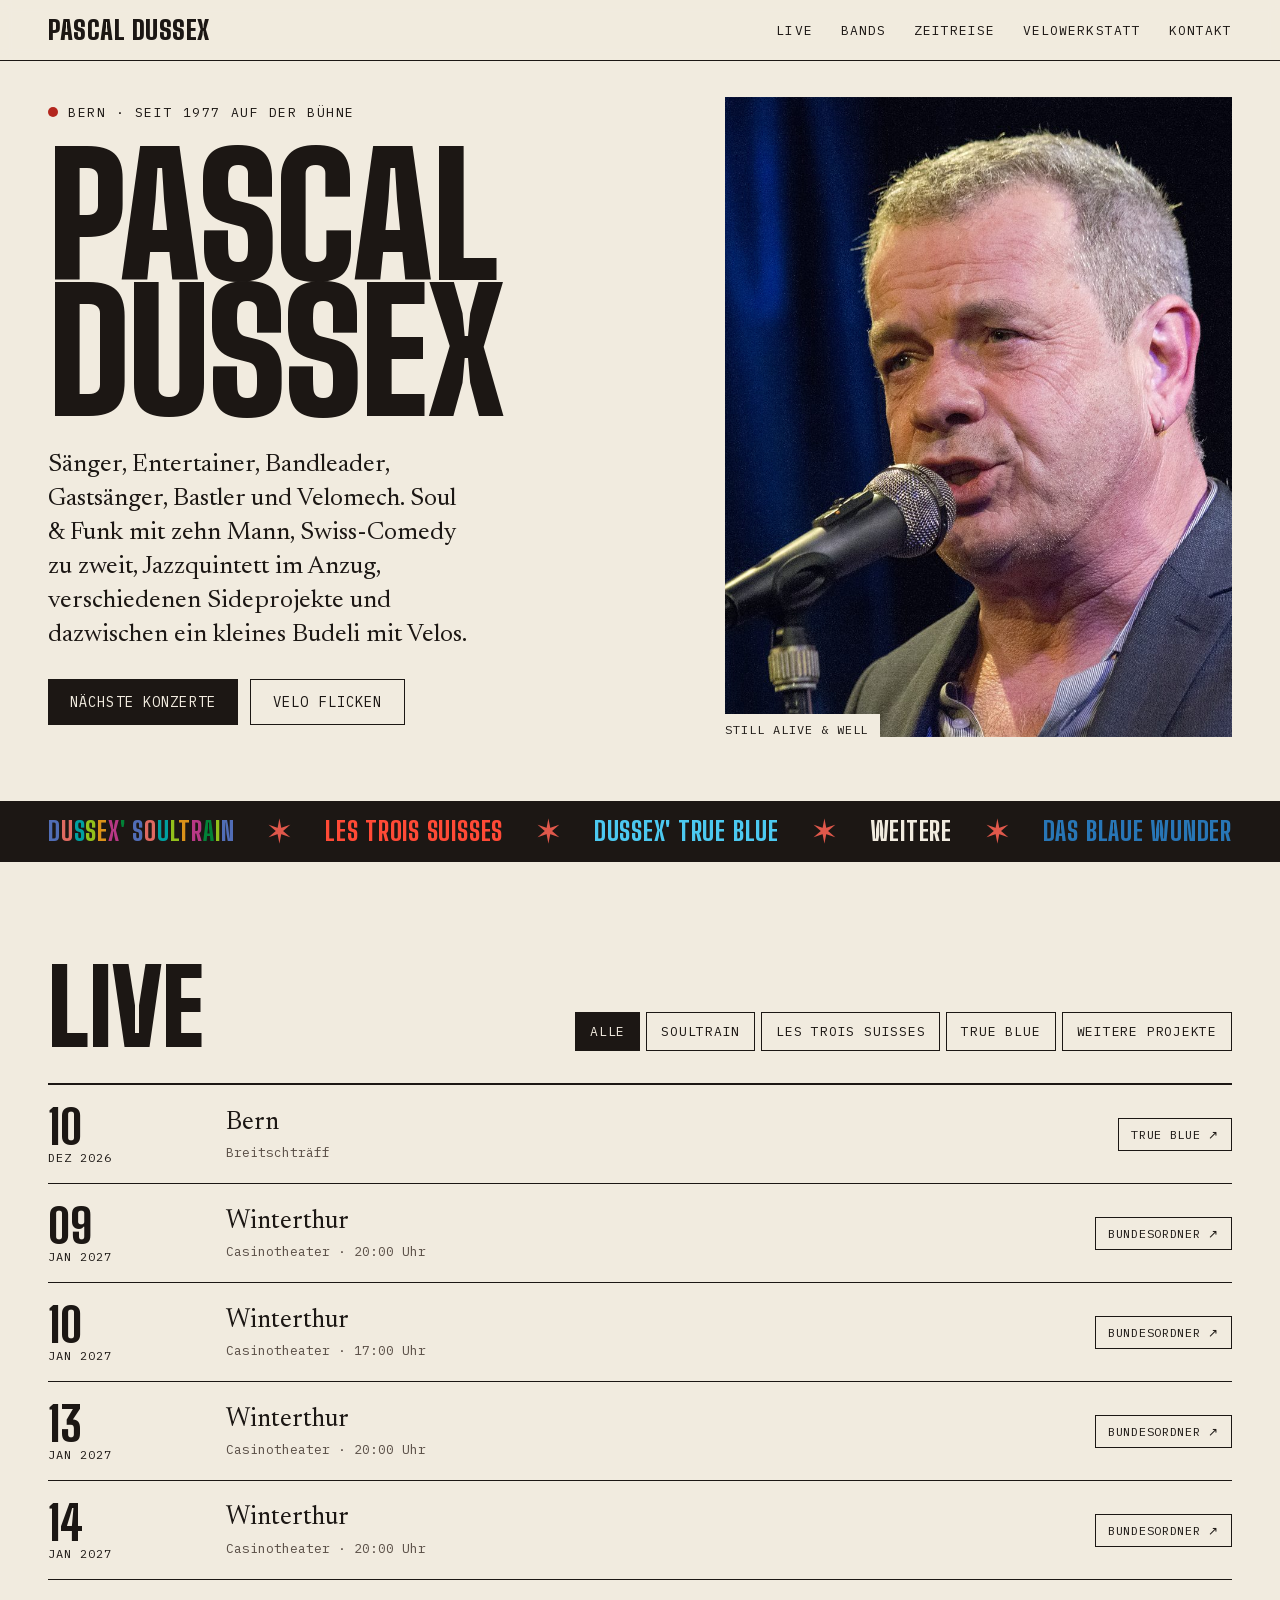
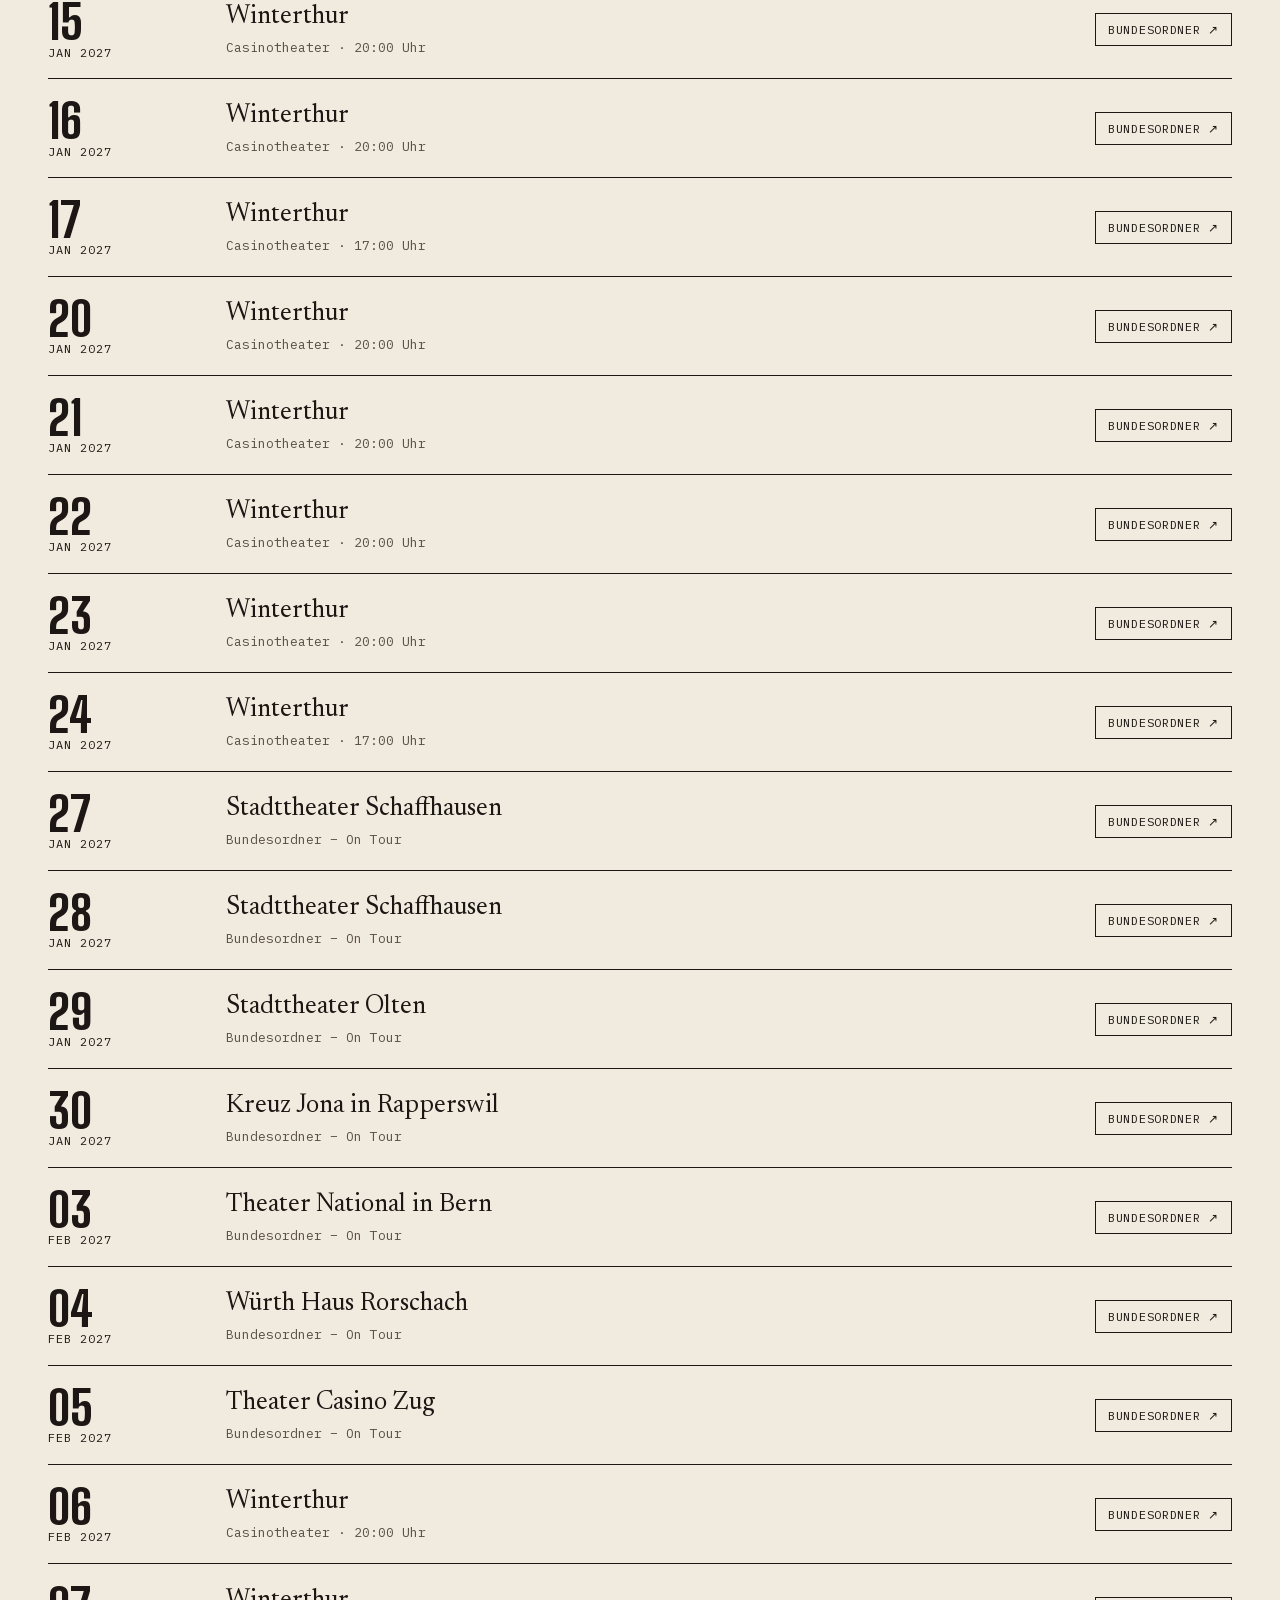
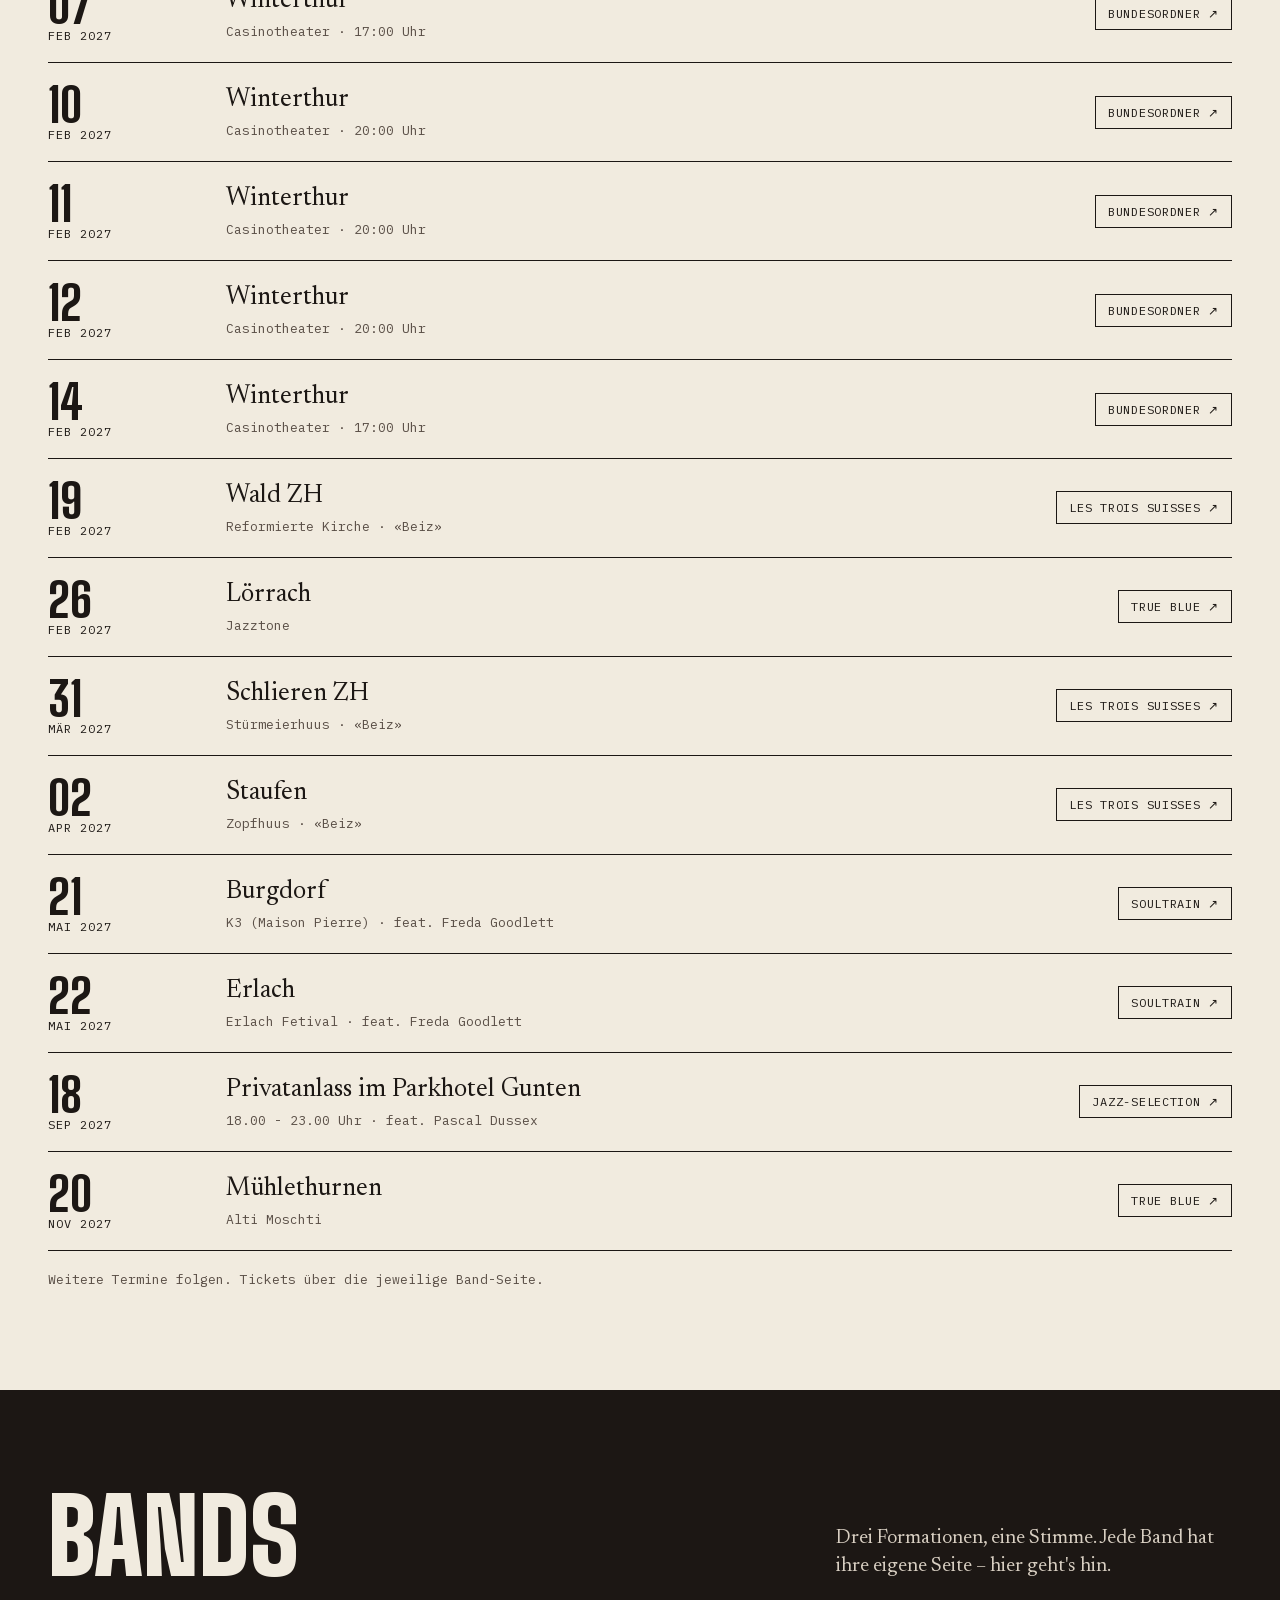
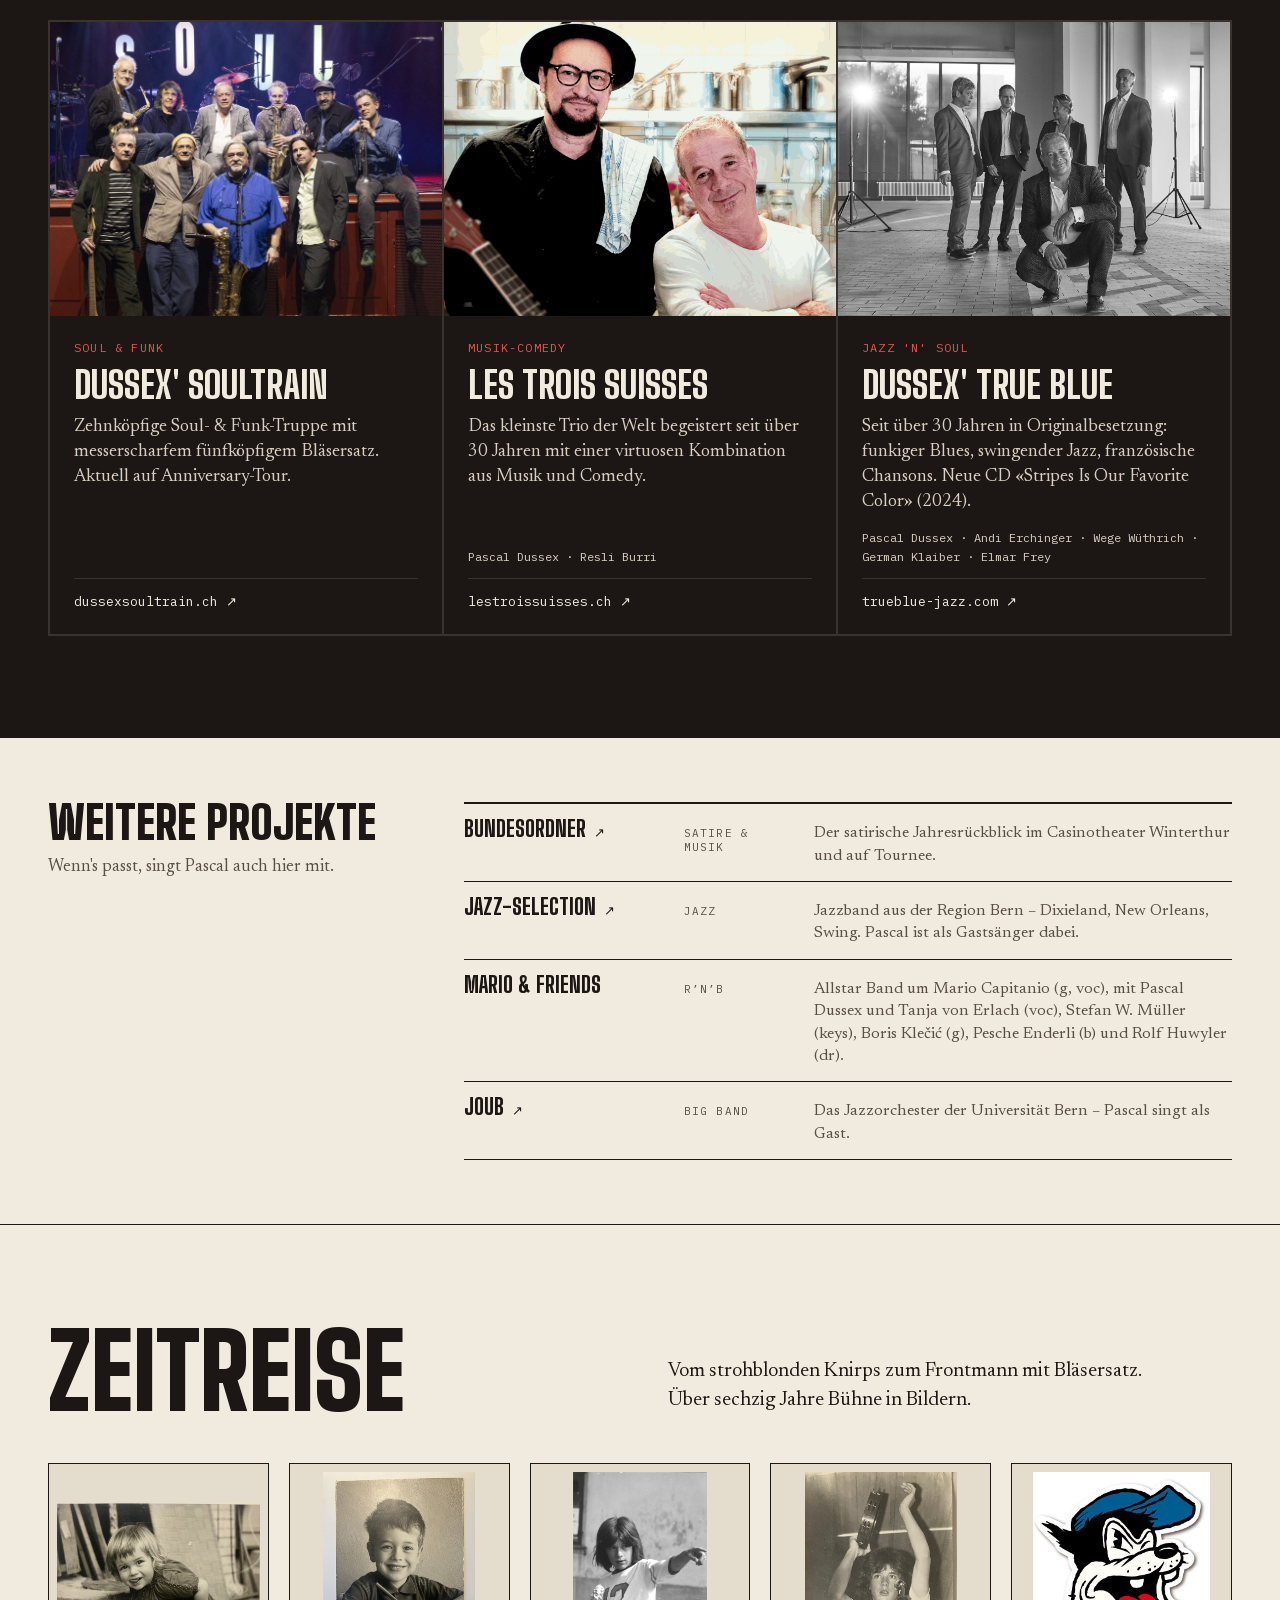
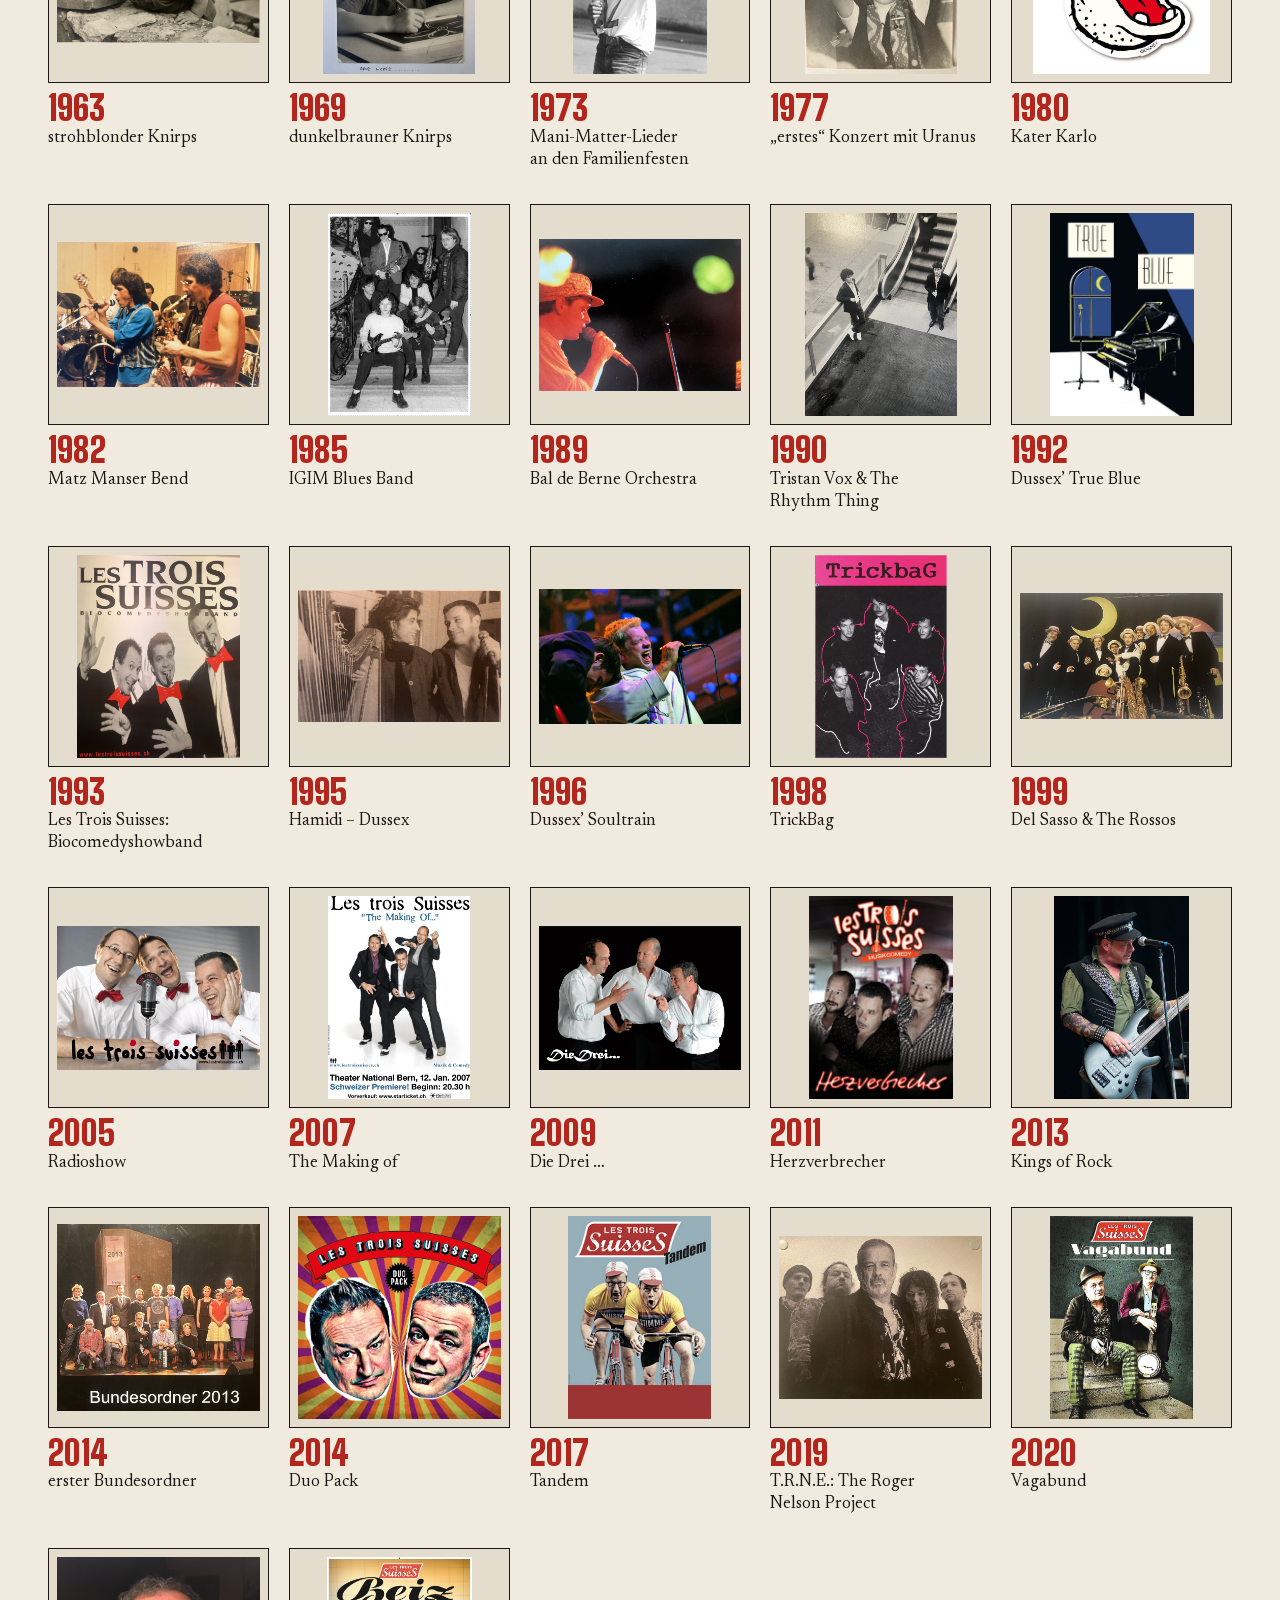
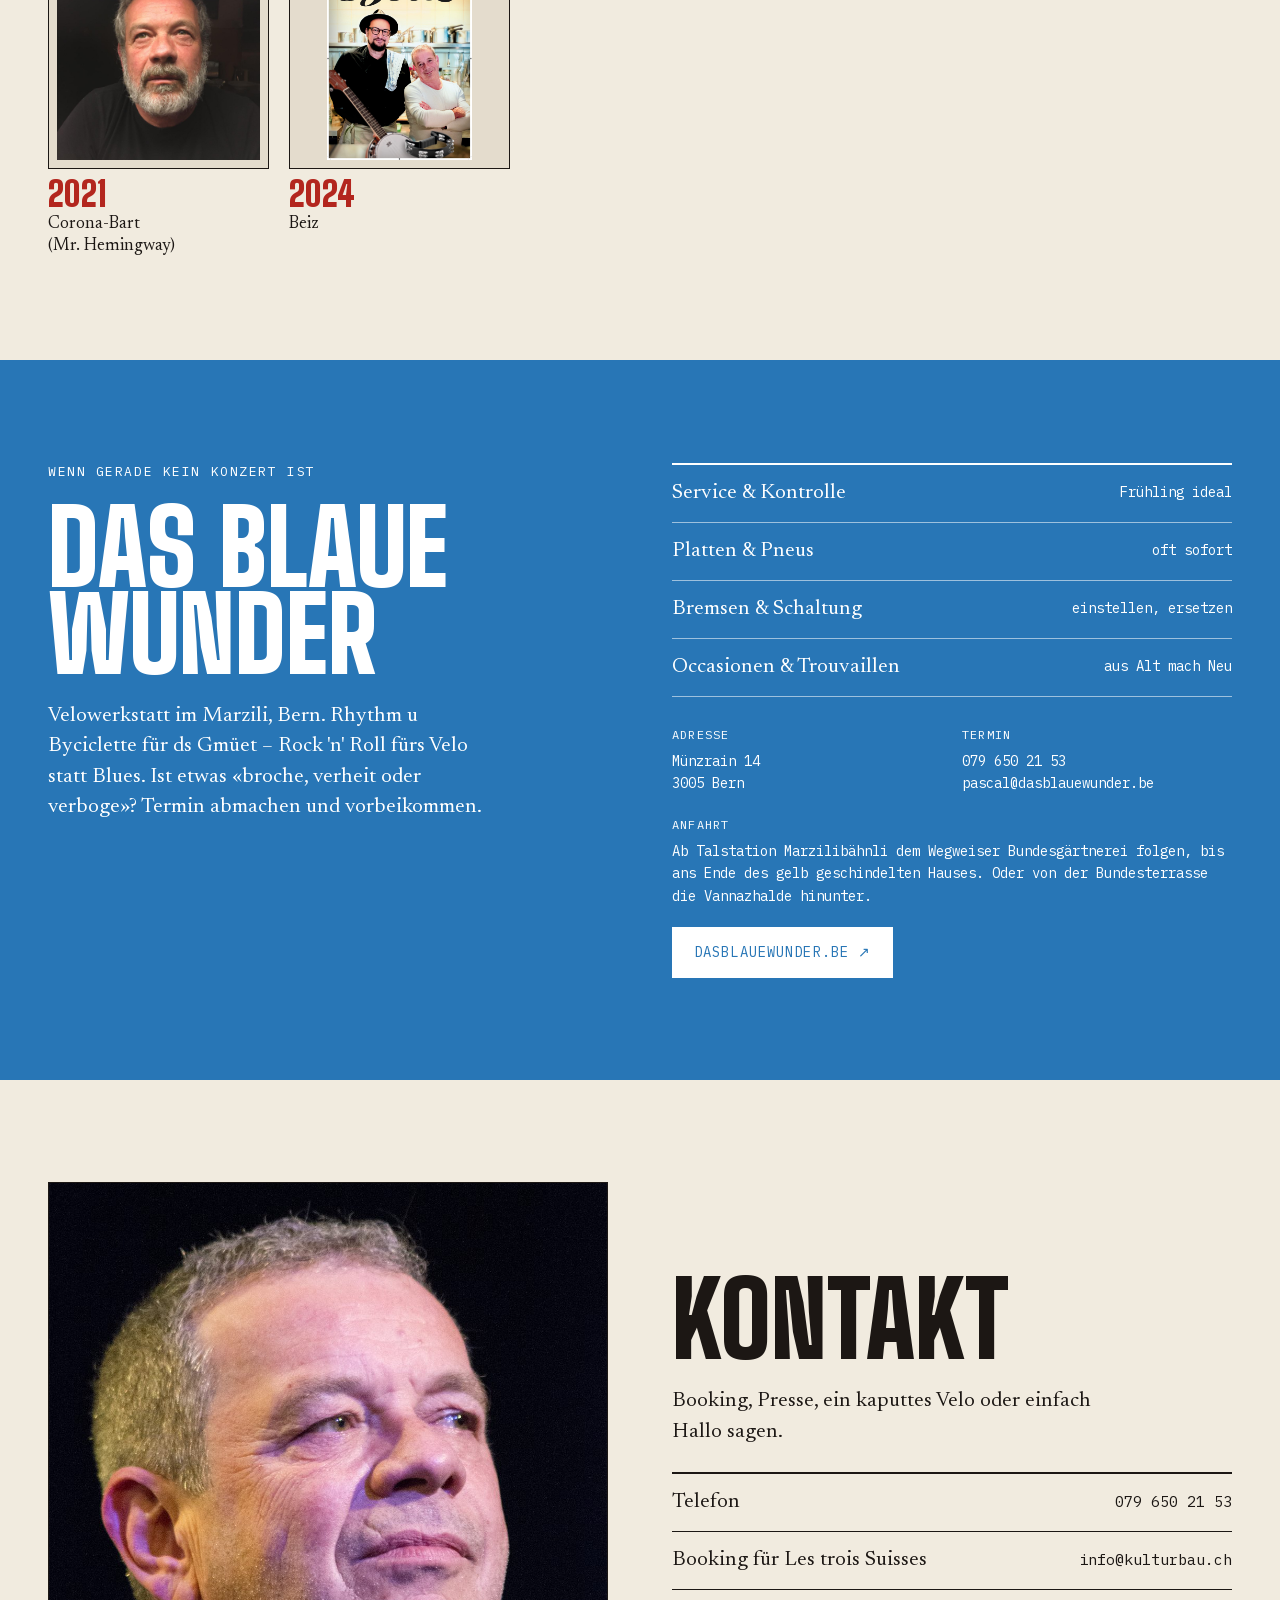
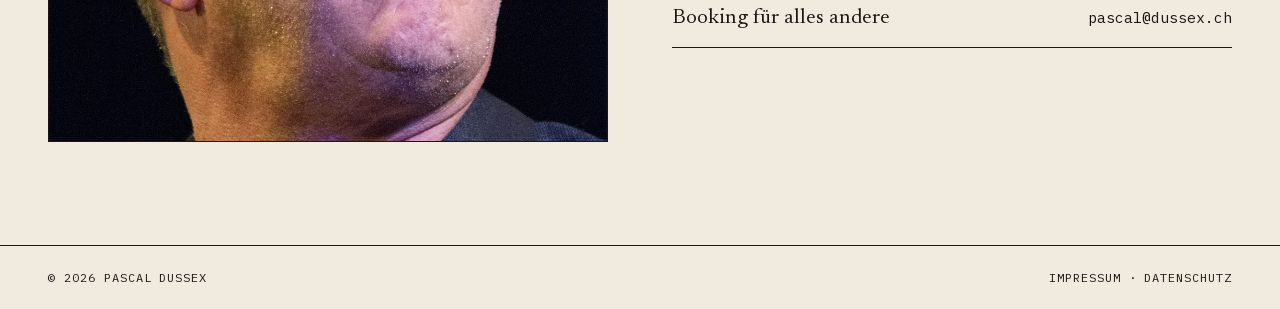
==== commit 535ae90e: "Änderungen von Pascal: Einstieg, Mario & Friends, Zeitreise (27 Bilder), Kontakt - «seit 1977», neue" ====
--- a/index.html
+++ b/index.html
@@ -9,11 +9,11 @@
 <meta name="description" content="Pascal Dussex aus Bern: Sänger bei Dussex&#39; Soultrain, Les trois Suisses und Dussex&#39; True Blue – und Velomech im Blauen Wunder im Marzili.">
 <meta property="og:title" content="Pascal Dussex">
 <meta property="og:description" content="Pascal Dussex aus Bern: Sänger bei Dussex&#39; Soultrain, Les trois Suisses und Dussex&#39; True Blue – und Velomech im Blauen Wunder im Marzili.">
-<meta property="og:image" content="img/portrait-12.jpg">
+<meta property="og:image" content="img/portrait-mit-mik-19.jpg">
 
 <link rel="preload" href="fonts/big-shoulders-display-latin-48e1b4.woff2" as="font" type="font/woff2" crossorigin>
 <link rel="stylesheet" href="fonts/fonts.css?v=be6a1042">
-<link rel="stylesheet" href="styles.css?v=ab560865">
+<link rel="stylesheet" href="styles.css?v=33d074f3">
 </head>
 <body>
 
@@ -36,7 +36,7 @@
     <div class="hero__text">
       <div class="eyebrow hero__kicker">
         <span class="dot" aria-hidden="true"></span>
-        <span>Bern · seit 1980 auf der Bühne</span>
+        <span>Bern · seit 1977 auf der Bühne</span>
       </div>
       <h1>Pascal<br>Dussex</h1>
       <p class="hero__intro">Sänger, Entertainer, Bandleader, Gastsänger, Bastler und Velomech.
@@ -48,8 +48,8 @@
       </div>
     </div>
     <figure>
-      <img src="img/portrait-12.jpg" alt="Pascal Dussex live auf der Bühne" style="object-position:center bottom" fetchpriority="high">
-      <figcaption>Live auf der Bühne</figcaption>
+      <img src="img/portrait-mit-mik-19.jpg" alt="Pascal Dussex mit Mikrofon" style="object-position:70% center" fetchpriority="high">
+      <figcaption>still alive &amp; well</figcaption>
     </figure>
   </section>
 
@@ -150,8 +150,8 @@
         
         <li class="project" id="projekt-mario-und-friends">
           <div class="project__name">Mario &amp; Friends</div>
-          <div class="project__genre"></div>
-          <p class="project__text"></p>
+          <div class="project__genre">R’n’B</div>
+          <p class="project__text">Allstar Band um Mario Capitanio (g, voc), mit Pascal Dussex und Tanja von Erlach (voc), Stefan W. Müller (keys), Boris Klečić (g), Pesche Enderli (b) und Rolf Huwyler (dr).</p>
         </li>
         
         <li class="project" id="projekt-joub">
@@ -168,38 +168,143 @@
   <section id="zeitreise" class="wrap section">
     <div class="zeit-head">
       <h2 class="h2">Zeit&shy;reise</h2>
-      <p class="lead">Vom Buben mit dem Glacé zum Frontmann mit Bläsersatz. Ein halbes Jahrhundert in sechs Bildern.</p>
+      <p class="lead">Vom strohblonden Knirps zum Frontmann mit Bläsersatz. Über sechzig Jahre Bühne in Bildern.</p>
     </div>
     <div class="timeline">
       
       <figure>
-        <div class="timeline__img"><img src="img/1973.jpg" alt="Glacé in der Hand, Blick nach vorn" style="object-position:center 30%" loading="lazy"></div>
-        <figcaption><div class="timeline__year">1973</div><div class="timeline__title">Glacé in der Hand, Blick nach vorn</div></figcaption>
-      </figure>
-      
-      <figure>
-        <div class="timeline__img"><img src="img/1980-konzert.jpg" alt="Das «erste» Konzert" style="object-position:center 40%" loading="lazy"></div>
-        <figcaption><div class="timeline__year">1980</div><div class="timeline__title">Das «erste» Konzert</div></figcaption>
-      </figure>
-      
-      <figure>
-        <div class="timeline__img"><img src="img/1986-bal-de-berne.jpg" alt="Bal de Berne" style="object-position:12% center" loading="lazy"></div>
-        <figcaption><div class="timeline__year">1986</div><div class="timeline__title">Bal de Berne</div></figcaption>
-      </figure>
-      
-      <figure>
-        <div class="timeline__img"><img src="img/1998-biocomedy.jpg" alt="Biocomedy" style="object-position:center 20%" loading="lazy"></div>
-        <figcaption><div class="timeline__year">1998</div><div class="timeline__title">Biocomedy</div></figcaption>
-      </figure>
-      
-      <figure>
-        <div class="timeline__img"><img src="img/radioshow.jpg" alt="Radioshow mit roter Fliege" style="object-position:center 30%" loading="lazy"></div>
-        <figcaption><div class="timeline__year">2010er</div><div class="timeline__title">Radioshow mit roter Fliege</div></figcaption>
-      </figure>
-      
-      <figure>
-        <div class="timeline__img"><img src="img/corona-bart.jpg" alt="Der Corona-Bart" style="object-position:center" loading="lazy"></div>
-        <figcaption><div class="timeline__year">2020</div><div class="timeline__title">Der Corona-Bart</div></figcaption>
+        <div class="timeline__img"><img src="img/1963-strohblonder-knirps.jpg" alt="strohblonder Knirps" loading="lazy"></div>
+        <figcaption><div class="timeline__year">1963</div><div class="timeline__title">strohblonder Knirps</div></figcaption>
+      </figure>
+      
+      <figure>
+        <div class="timeline__img"><img src="img/1969-dunkelbrauner-knirps.jpg" alt="dunkelbrauner Knirps" loading="lazy"></div>
+        <figcaption><div class="timeline__year">1969</div><div class="timeline__title">dunkelbrauner Knirps</div></figcaption>
+      </figure>
+      
+      <figure>
+        <div class="timeline__img"><img src="img/1973.jpg" alt="Mani-Matter-Lieder an den Familienfesten" loading="lazy"></div>
+        <figcaption><div class="timeline__year">1973</div><div class="timeline__title">Mani-Matter-Lieder an den Familienfesten</div></figcaption>
+      </figure>
+      
+      <figure>
+        <div class="timeline__img"><img src="img/1980-konzert.jpg" alt="„erstes“ Konzert mit Uranus" loading="lazy"></div>
+        <figcaption><div class="timeline__year">1977</div><div class="timeline__title">„erstes“ Konzert mit Uranus</div></figcaption>
+      </figure>
+      
+      <figure>
+        <div class="timeline__img"><img src="img/1980-kater-karlo.jpg" alt="Kater Karlo" loading="lazy"></div>
+        <figcaption><div class="timeline__year">1980</div><div class="timeline__title">Kater Karlo</div></figcaption>
+      </figure>
+      
+      <figure>
+        <div class="timeline__img"><img src="img/1982-matz-manser-bend.jpg" alt="Matz Manser Bend" loading="lazy"></div>
+        <figcaption><div class="timeline__year">1982</div><div class="timeline__title">Matz Manser Bend</div></figcaption>
+      </figure>
+      
+      <figure>
+        <div class="timeline__img"><img src="img/1985-igim-blues-band.jpg" alt="IGIM Blues Band" loading="lazy"></div>
+        <figcaption><div class="timeline__year">1985</div><div class="timeline__title">IGIM Blues Band</div></figcaption>
+      </figure>
+      
+      <figure>
+        <div class="timeline__img"><img src="img/1986-bal-de-berne.jpg" alt="Bal de Berne Orchestra" loading="lazy"></div>
+        <figcaption><div class="timeline__year">1989</div><div class="timeline__title">Bal de Berne Orchestra</div></figcaption>
+      </figure>
+      
+      <figure>
+        <div class="timeline__img"><img src="img/1990-tristan-vox.jpg" alt="Tristan Vox &amp; The Rhythm Thing" loading="lazy"></div>
+        <figcaption><div class="timeline__year">1990</div><div class="timeline__title">Tristan Vox &amp; The Rhythm Thing</div></figcaption>
+      </figure>
+      
+      <figure>
+        <div class="timeline__img"><img src="img/1992-dussex-true-blue.jpg" alt="Dussex’ True Blue" loading="lazy"></div>
+        <figcaption><div class="timeline__year">1992</div><div class="timeline__title">Dussex’ True Blue</div></figcaption>
+      </figure>
+      
+      <figure>
+        <div class="timeline__img"><img src="img/1993-biocomedyshowband.jpg" alt="Les Trois Suisses: Biocomedyshowband" loading="lazy"></div>
+        <figcaption><div class="timeline__year">1993</div><div class="timeline__title">Les Trois Suisses: Biocomedyshowband</div></figcaption>
+      </figure>
+      
+      <figure>
+        <div class="timeline__img"><img src="img/1995-hamidi-dussex.jpg" alt="Hamidi – Dussex" loading="lazy"></div>
+        <figcaption><div class="timeline__year">1995</div><div class="timeline__title">Hamidi – Dussex</div></figcaption>
+      </figure>
+      
+      <figure>
+        <div class="timeline__img"><img src="img/1996-dussex-soultrain.jpg" alt="Dussex’ Soultrain" loading="lazy"></div>
+        <figcaption><div class="timeline__year">1996</div><div class="timeline__title">Dussex’ Soultrain</div></figcaption>
+      </figure>
+      
+      <figure>
+        <div class="timeline__img"><img src="img/1998-trickbag.jpg" alt="TrickBag" loading="lazy"></div>
+        <figcaption><div class="timeline__year">1998</div><div class="timeline__title">TrickBag</div></figcaption>
+      </figure>
+      
+      <figure>
+        <div class="timeline__img"><img src="img/1999-del-sasso-and-the-rossos.jpg" alt="Del Sasso &amp; The Rossos" loading="lazy"></div>
+        <figcaption><div class="timeline__year">1999</div><div class="timeline__title">Del Sasso &amp; The Rossos</div></figcaption>
+      </figure>
+      
+      <figure>
+        <div class="timeline__img"><img src="img/2005-radioshow.jpg" alt="Radioshow" loading="lazy"></div>
+        <figcaption><div class="timeline__year">2005</div><div class="timeline__title">Radioshow</div></figcaption>
+      </figure>
+      
+      <figure>
+        <div class="timeline__img"><img src="img/2007-the-making-of.jpg" alt="The Making of" loading="lazy"></div>
+        <figcaption><div class="timeline__year">2007</div><div class="timeline__title">The Making of</div></figcaption>
+      </figure>
+      
+      <figure>
+        <div class="timeline__img"><img src="img/2009-die-drei.jpg" alt="Die Drei …" loading="lazy"></div>
+        <figcaption><div class="timeline__year">2009</div><div class="timeline__title">Die Drei …</div></figcaption>
+      </figure>
+      
+      <figure>
+        <div class="timeline__img"><img src="img/2011-herzverbrecher.jpg" alt="Herzverbrecher" loading="lazy"></div>
+        <figcaption><div class="timeline__year">2011</div><div class="timeline__title">Herzverbrecher</div></figcaption>
+      </figure>
+      
+      <figure>
+        <div class="timeline__img"><img src="img/2013-kings-of-rock.jpg" alt="Kings of Rock" loading="lazy"></div>
+        <figcaption><div class="timeline__year">2013</div><div class="timeline__title">Kings of Rock</div></figcaption>
+      </figure>
+      
+      <figure>
+        <div class="timeline__img"><img src="img/2014-erster-bundesordner.jpg" alt="erster Bundesordner" loading="lazy"></div>
+        <figcaption><div class="timeline__year">2014</div><div class="timeline__title">erster Bundesordner</div></figcaption>
+      </figure>
+      
+      <figure>
+        <div class="timeline__img"><img src="img/2014-duo-pack.jpg" alt="Duo Pack" loading="lazy"></div>
+        <figcaption><div class="timeline__year">2014</div><div class="timeline__title">Duo Pack</div></figcaption>
+      </figure>
+      
+      <figure>
+        <div class="timeline__img"><img src="img/2017-tandem.jpg" alt="Tandem" loading="lazy"></div>
+        <figcaption><div class="timeline__year">2017</div><div class="timeline__title">Tandem</div></figcaption>
+      </figure>
+      
+      <figure>
+        <div class="timeline__img"><img src="img/2019-trne.jpg" alt="T.R.N.E.: The Roger Nelson Project" loading="lazy"></div>
+        <figcaption><div class="timeline__year">2019</div><div class="timeline__title">T.R.N.E.: The Roger Nelson Project</div></figcaption>
+      </figure>
+      
+      <figure>
+        <div class="timeline__img"><img src="img/2020-vagabund.jpg" alt="Vagabund" loading="lazy"></div>
+        <figcaption><div class="timeline__year">2020</div><div class="timeline__title">Vagabund</div></figcaption>
+      </figure>
+      
+      <figure>
+        <div class="timeline__img"><img src="img/corona-bart.jpg" alt="Corona-Bart (Mr. Hemingway)" loading="lazy"></div>
+        <figcaption><div class="timeline__year">2021</div><div class="timeline__title">Corona-Bart (Mr. Hemingway)</div></figcaption>
+      </figure>
+      
+      <figure>
+        <div class="timeline__img"><img src="img/2024-beiz.jpg" alt="Beiz" loading="lazy"></div>
+        <figcaption><div class="timeline__year">2024</div><div class="timeline__title">Beiz</div></figcaption>
       </figure>
       
     </div>
@@ -231,19 +336,17 @@
   </section>
 
   <section id="kontakt" class="wrap section kontakt">
-    <img src="img/corona-bart.jpg" alt="Pascal Dussex, Porträt" loading="lazy">
+    <img src="img/portrait-ohne-mik.jpg" alt="Pascal Dussex, Porträt" style="object-position:center 55%" loading="lazy">
     <div class="kontakt__body">
       <h2 class="h2">Kontakt</h2>
       <p>Booking, Presse, ein kaputtes Velo oder einfach Hallo sagen.</p>
       <div class="contact-list">
         
-        <a href="mailto:pascal@dussex.ch"><span>E-Mail</span><span class="mono">pascal@dussex.ch</span></a>
-        
         <a href="tel:+41796502153"><span>Telefon</span><span class="mono">079 650 21 53</span></a>
         
-        <a href="https://www.dussexsoultrain.ch/kontakt" target="_blank" rel="noopener"><span>Booking Soultrain</span><span class="mono">dussexsoultrain.ch ↗</span></a>
-        
-        <a href="mailto:info@kulturbau.ch"><span>Booking Les trois Suisses</span><span class="mono">info@kulturbau.ch</span></a>
+        <a href="mailto:info@kulturbau.ch"><span>Booking für Les trois Suisses</span><span class="mono">info@kulturbau.ch</span></a>
+        
+        <a href="mailto:pascal@dussex.ch"><span>Booking für alles andere</span><span class="mono">pascal@dussex.ch</span></a>
         
       </div>
     </div>
--- a/styles.css
+++ b/styles.css
@@ -236,15 +236,19 @@
 }
 .zeit-head .lead { max-width: 44ch; }
 .timeline {
-  display: grid; grid-template-columns: repeat(auto-fill, minmax(min(100%, 260px), 1fr));
-  gap: 40px 24px;
-}
-.timeline figure { margin: 0; display: flex; flex-direction: column; gap: 12px; }
-.timeline__img { aspect-ratio: 3 / 4; overflow: hidden; background: var(--sand); border: 1px solid var(--ink); }
-.timeline__img img { width: 100%; height: 100%; object-fit: cover; }
+  display: grid; grid-template-columns: repeat(auto-fill, minmax(min(100%, 190px), 1fr));
+  gap: 32px 20px;
+}
+.timeline figure { margin: 0; display: flex; flex-direction: column; gap: 10px; }
+/* Ganze Bilder zeigen (Fotos, Plakate, Logos gemischt) statt zuzuschneiden */
+.timeline__img {
+  aspect-ratio: 1 / 1; overflow: hidden; background: #e4dccd; border: 1px solid var(--ink);
+  display: flex; align-items: center; justify-content: center; padding: 8px;
+}
+.timeline__img img { width: 100%; height: 100%; object-fit: contain; }
 .timeline figcaption { display: flex; flex-direction: column; gap: 4px; }
-.timeline__year { font-family: var(--display); font-weight: 900; font-size: 44px; line-height: .9; color: var(--red); }
-.timeline__title { font-size: 19px; line-height: 1.3; }
+.timeline__year { font-family: var(--display); font-weight: 900; font-size: 34px; line-height: .9; color: var(--red); }
+.timeline__title { font-size: 17px; line-height: 1.3; text-wrap: balance; }
 
 /* Velo */
 .velo { background: var(--blue); color: #fff; }
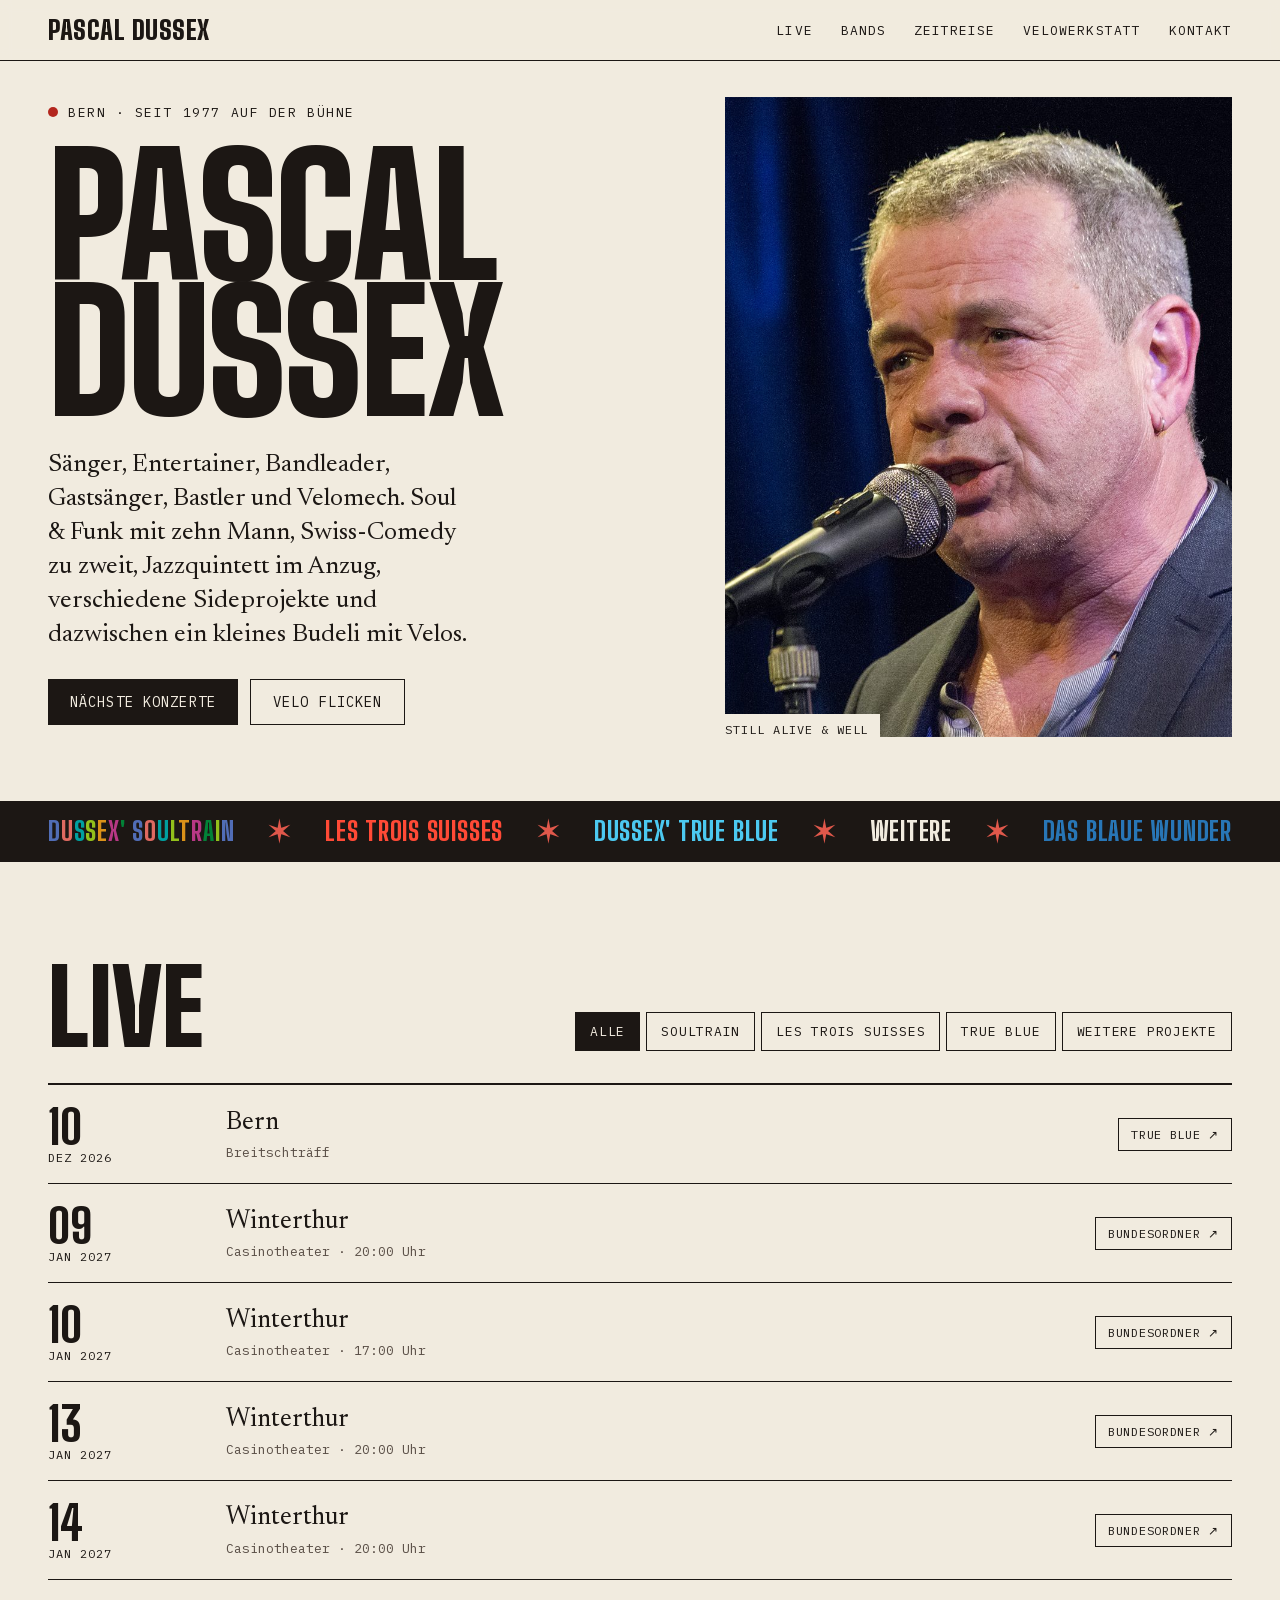
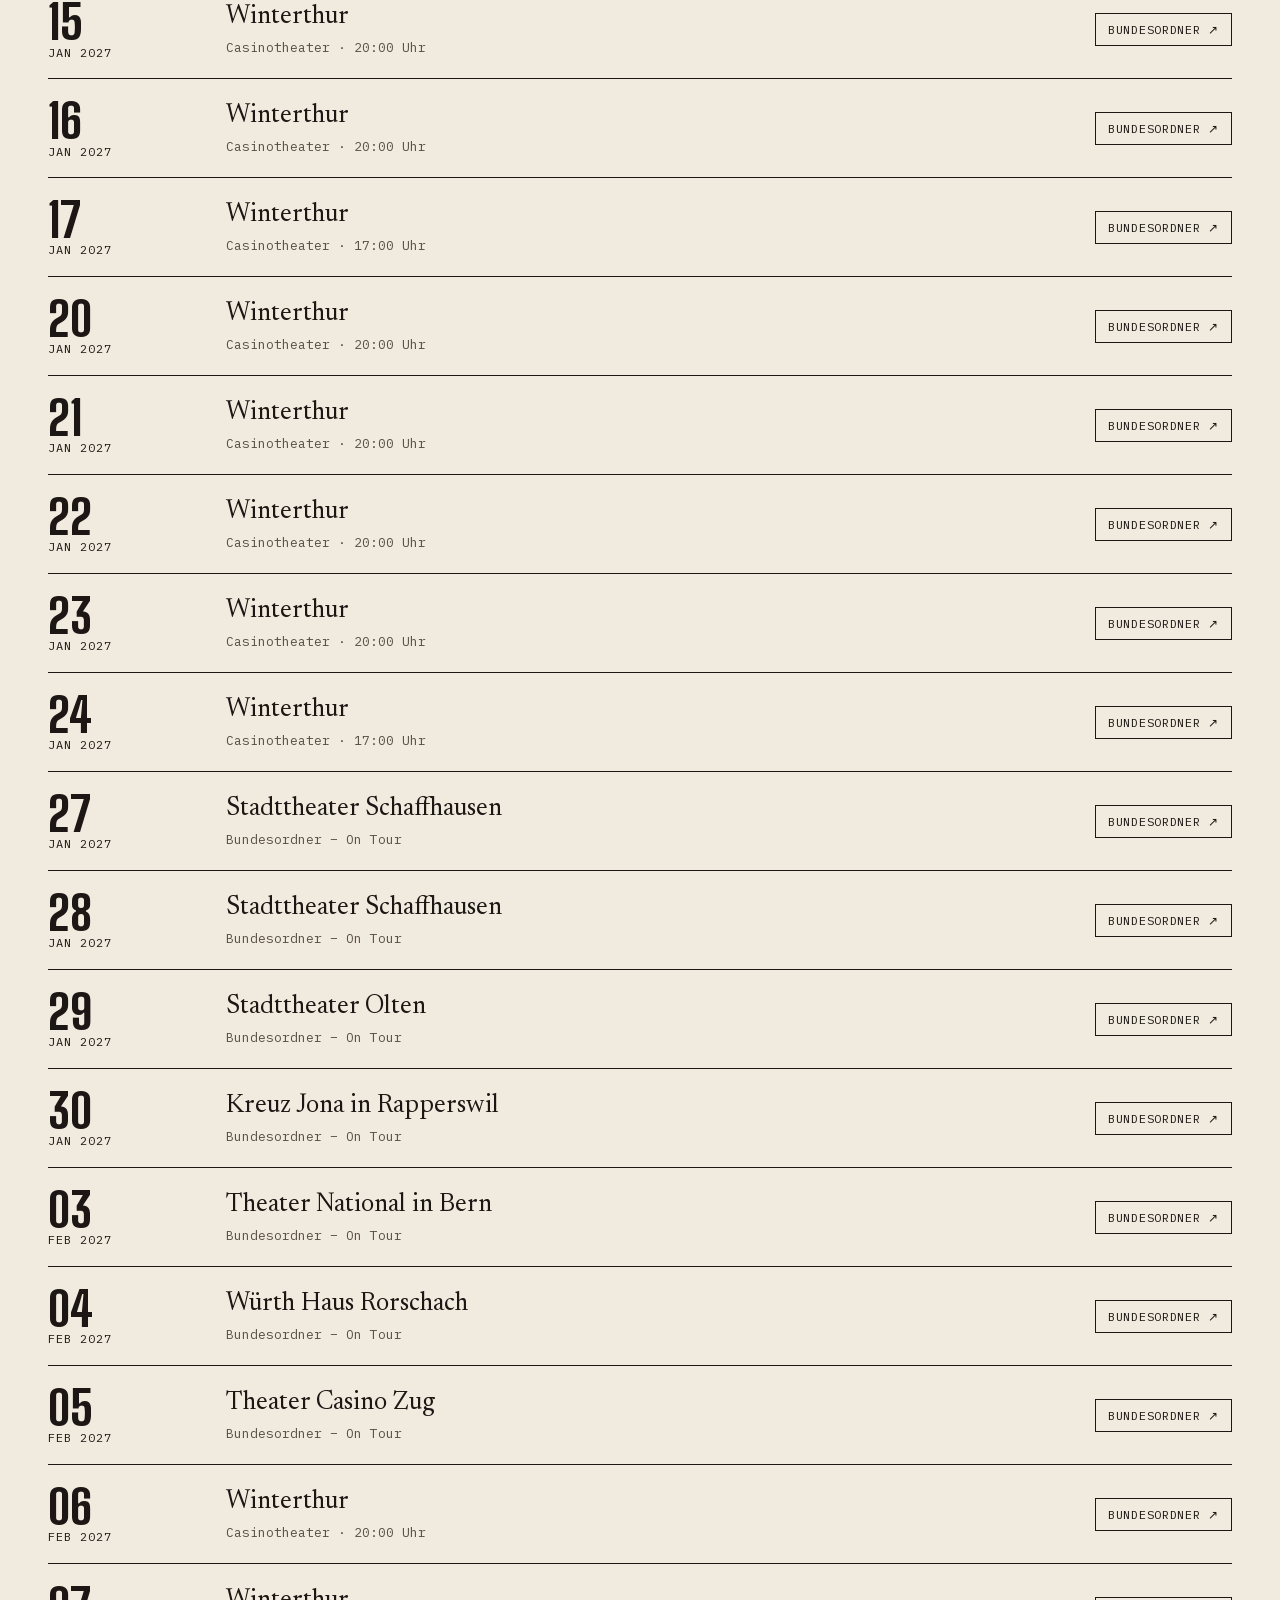
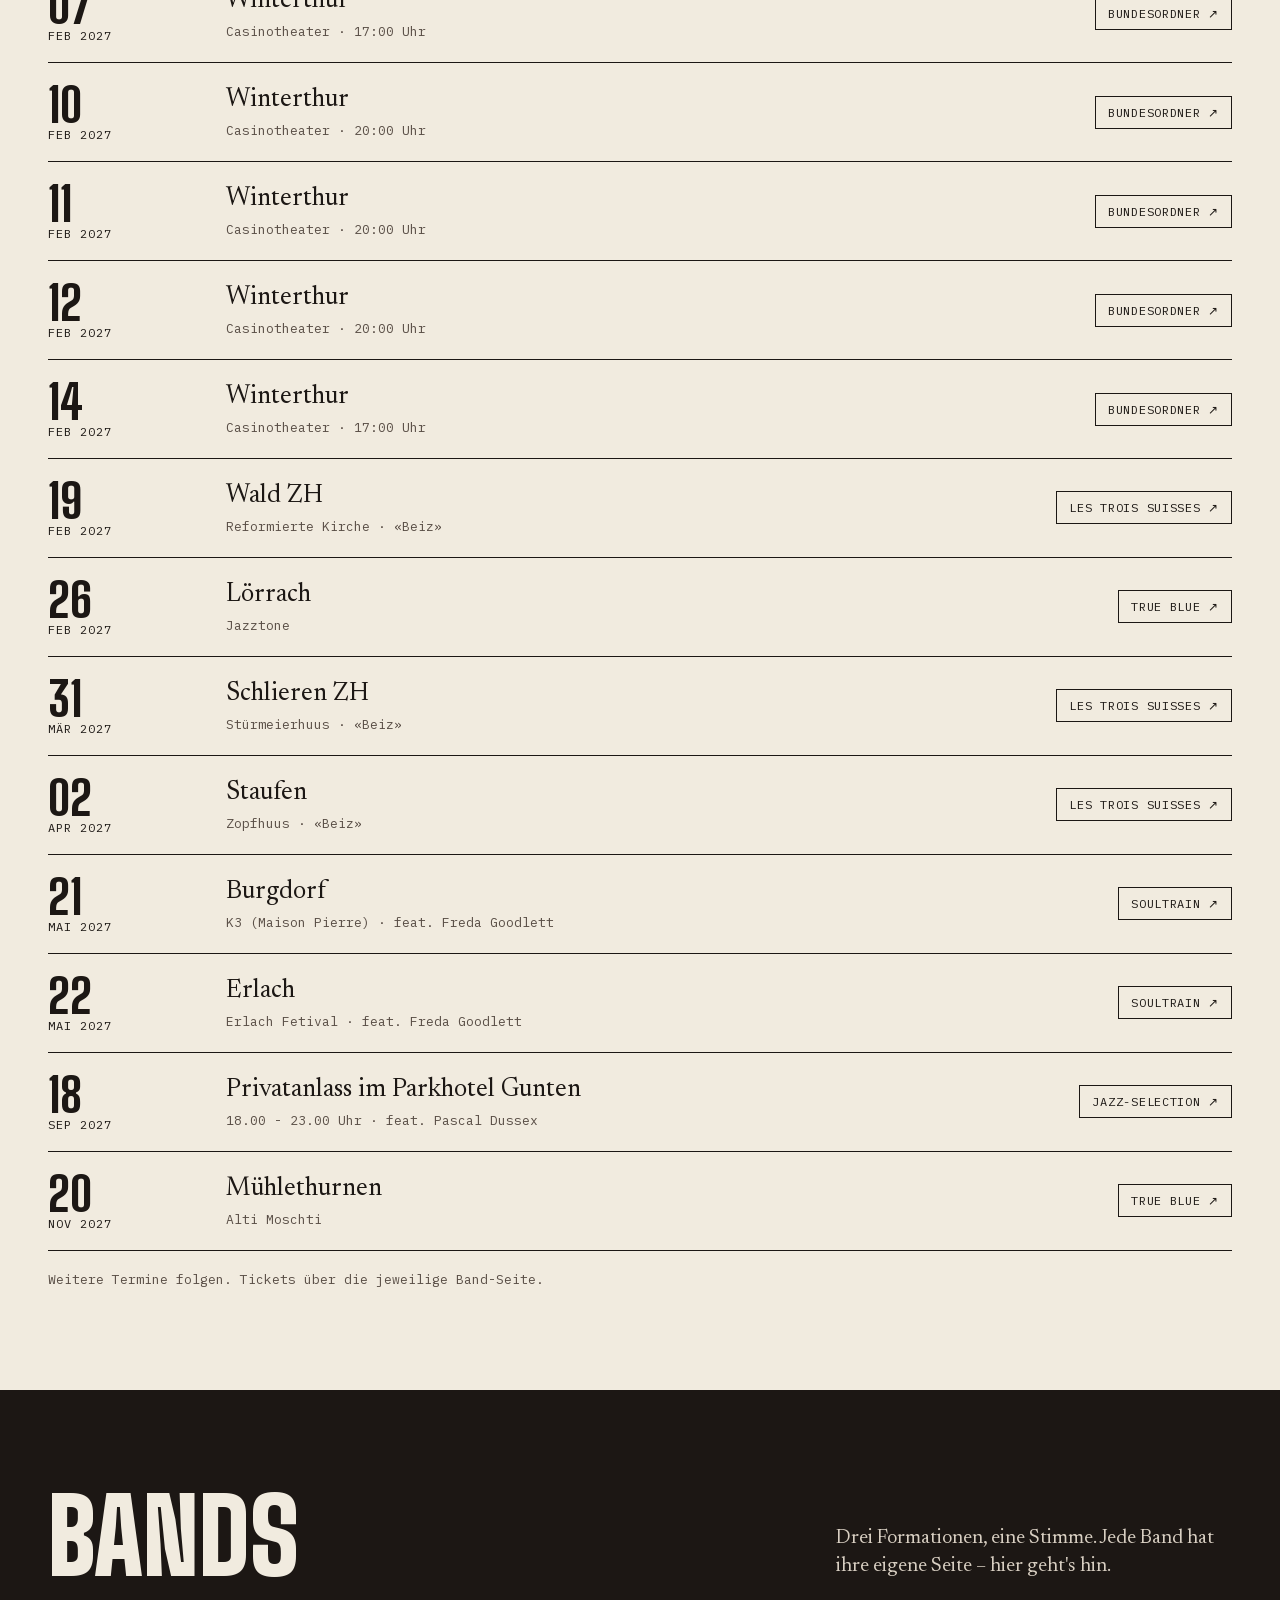
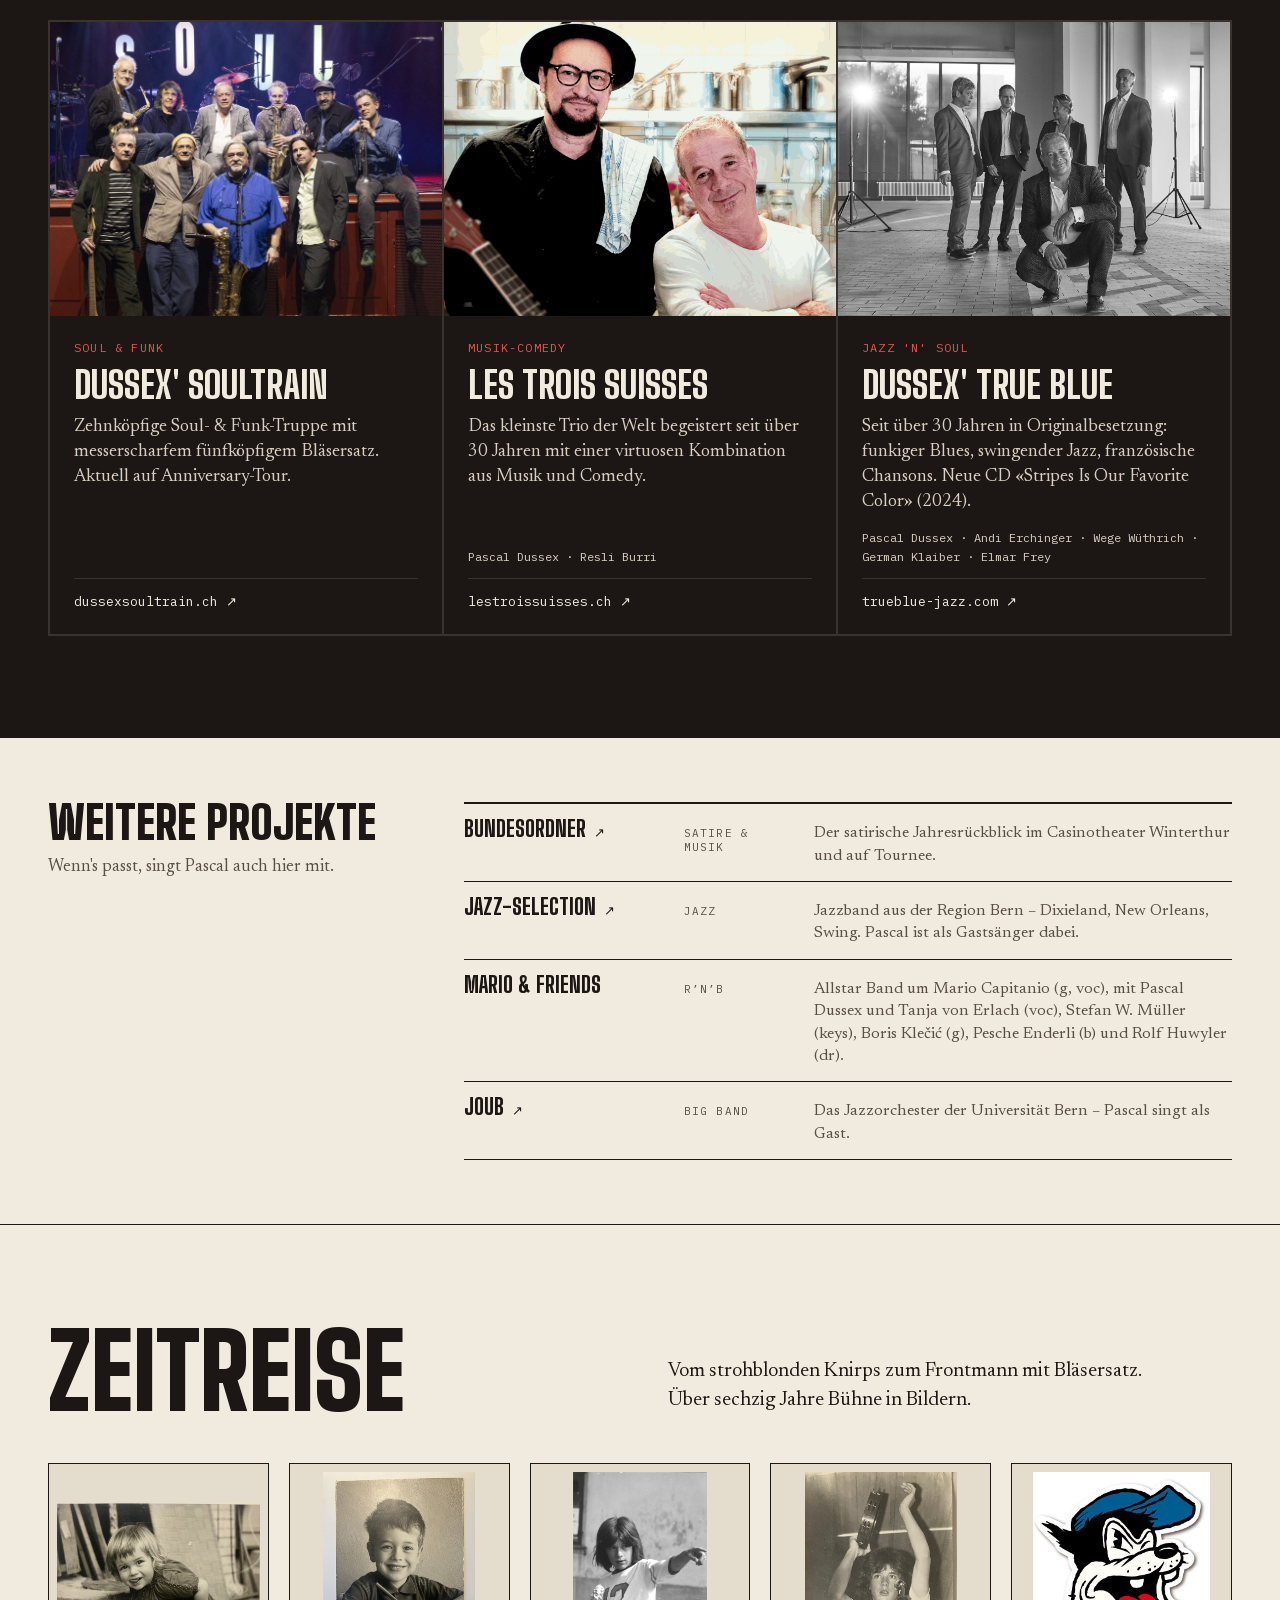
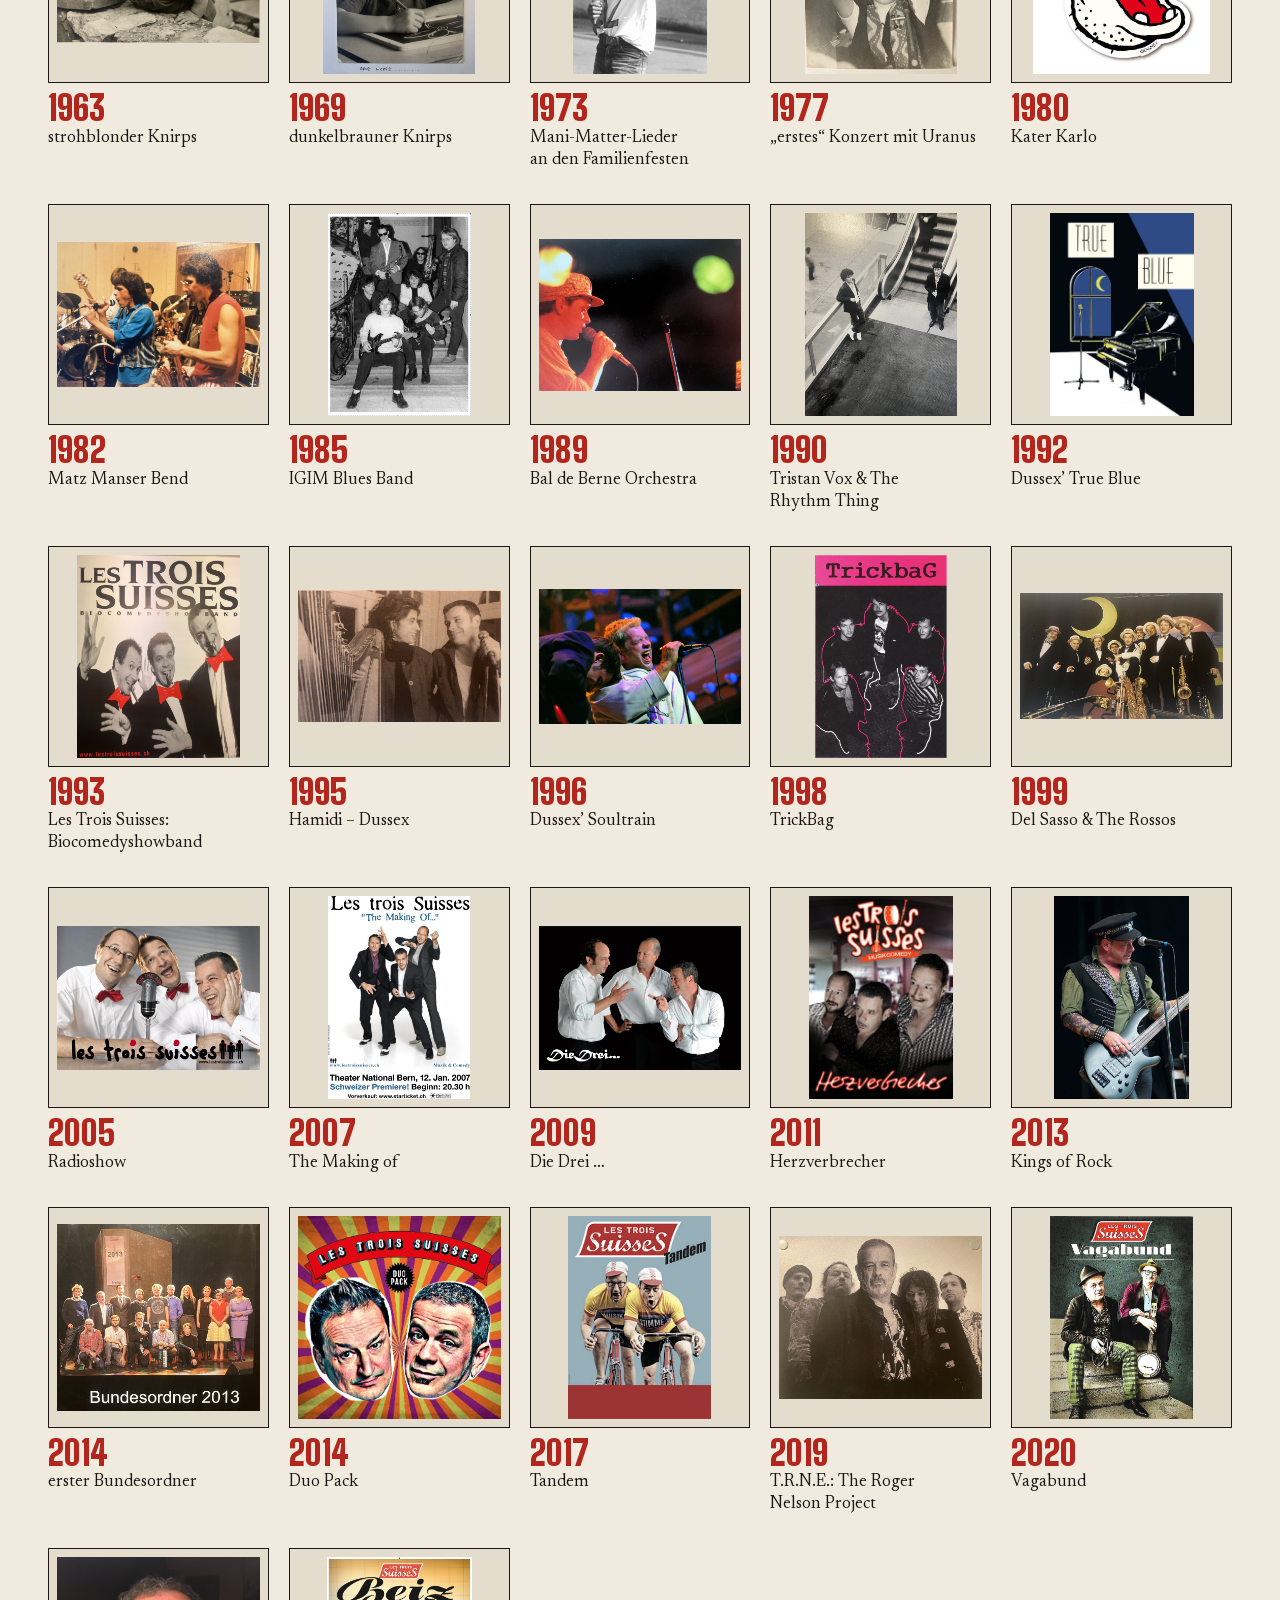
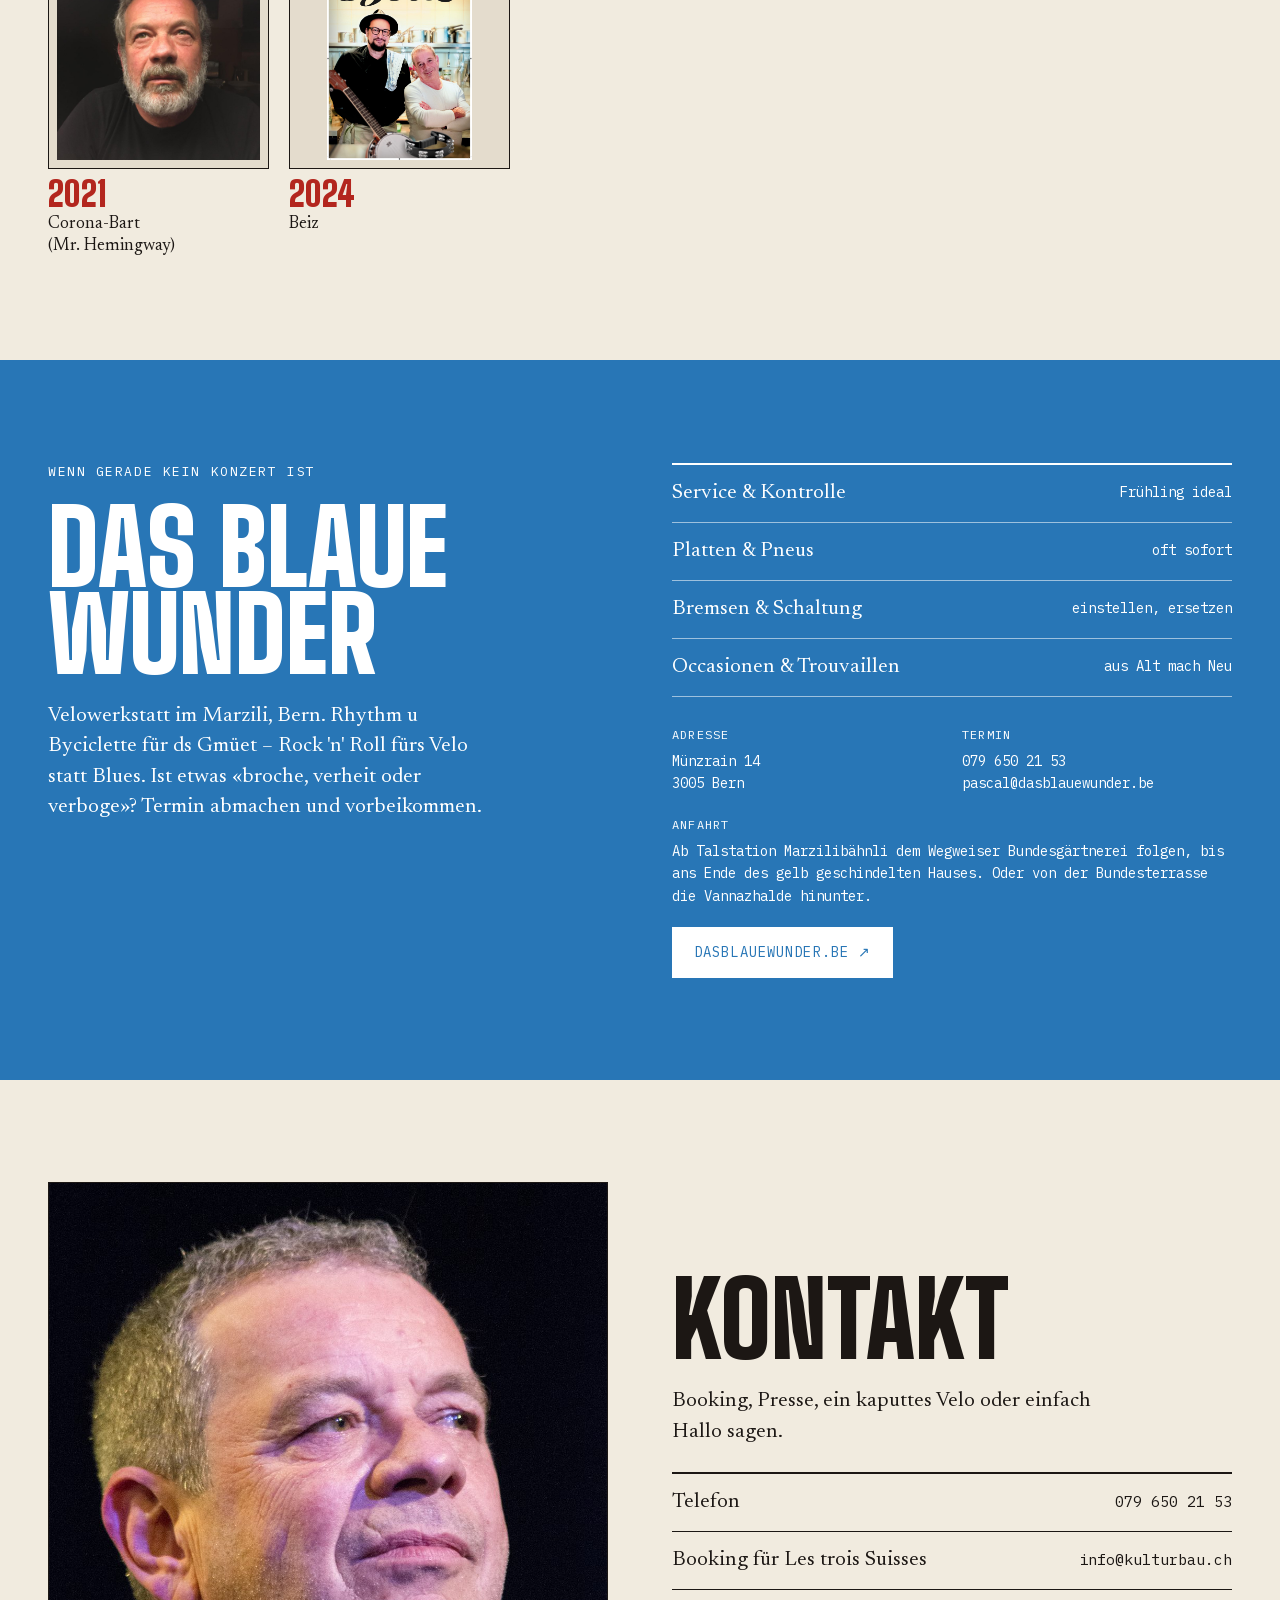
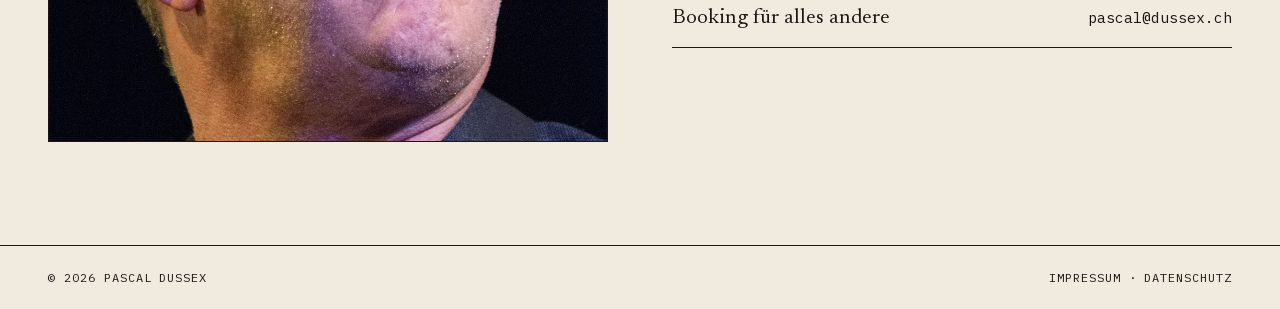
==== commit 77b95d3c: "Einleitung: «verschiedene Sideprojekte» Co-Authored-By: Claude Opus 5.5 <noreply@anthropic.com>" ====
--- a/index.html
+++ b/index.html
@@ -41,7 +41,7 @@
       <h1>Pascal<br>Dussex</h1>
       <p class="hero__intro">Sänger, Entertainer, Bandleader, Gastsänger, Bastler und Velomech.
 Soul &amp; Funk mit zehn Mann, Swiss-Comedy zu zweit, Jazzquintett im Anzug,
-verschiedenen Sideprojekte und dazwischen ein kleines Budeli mit Velos.</p>
+verschiedene Sideprojekte und dazwischen ein kleines Budeli mit Velos.</p>
       <div class="hero__ctas">
         <a href="#live" class="btn btn--solid">Nächste Konzerte</a>
         <a href="#velo" class="btn btn--outline">Velo flicken</a>
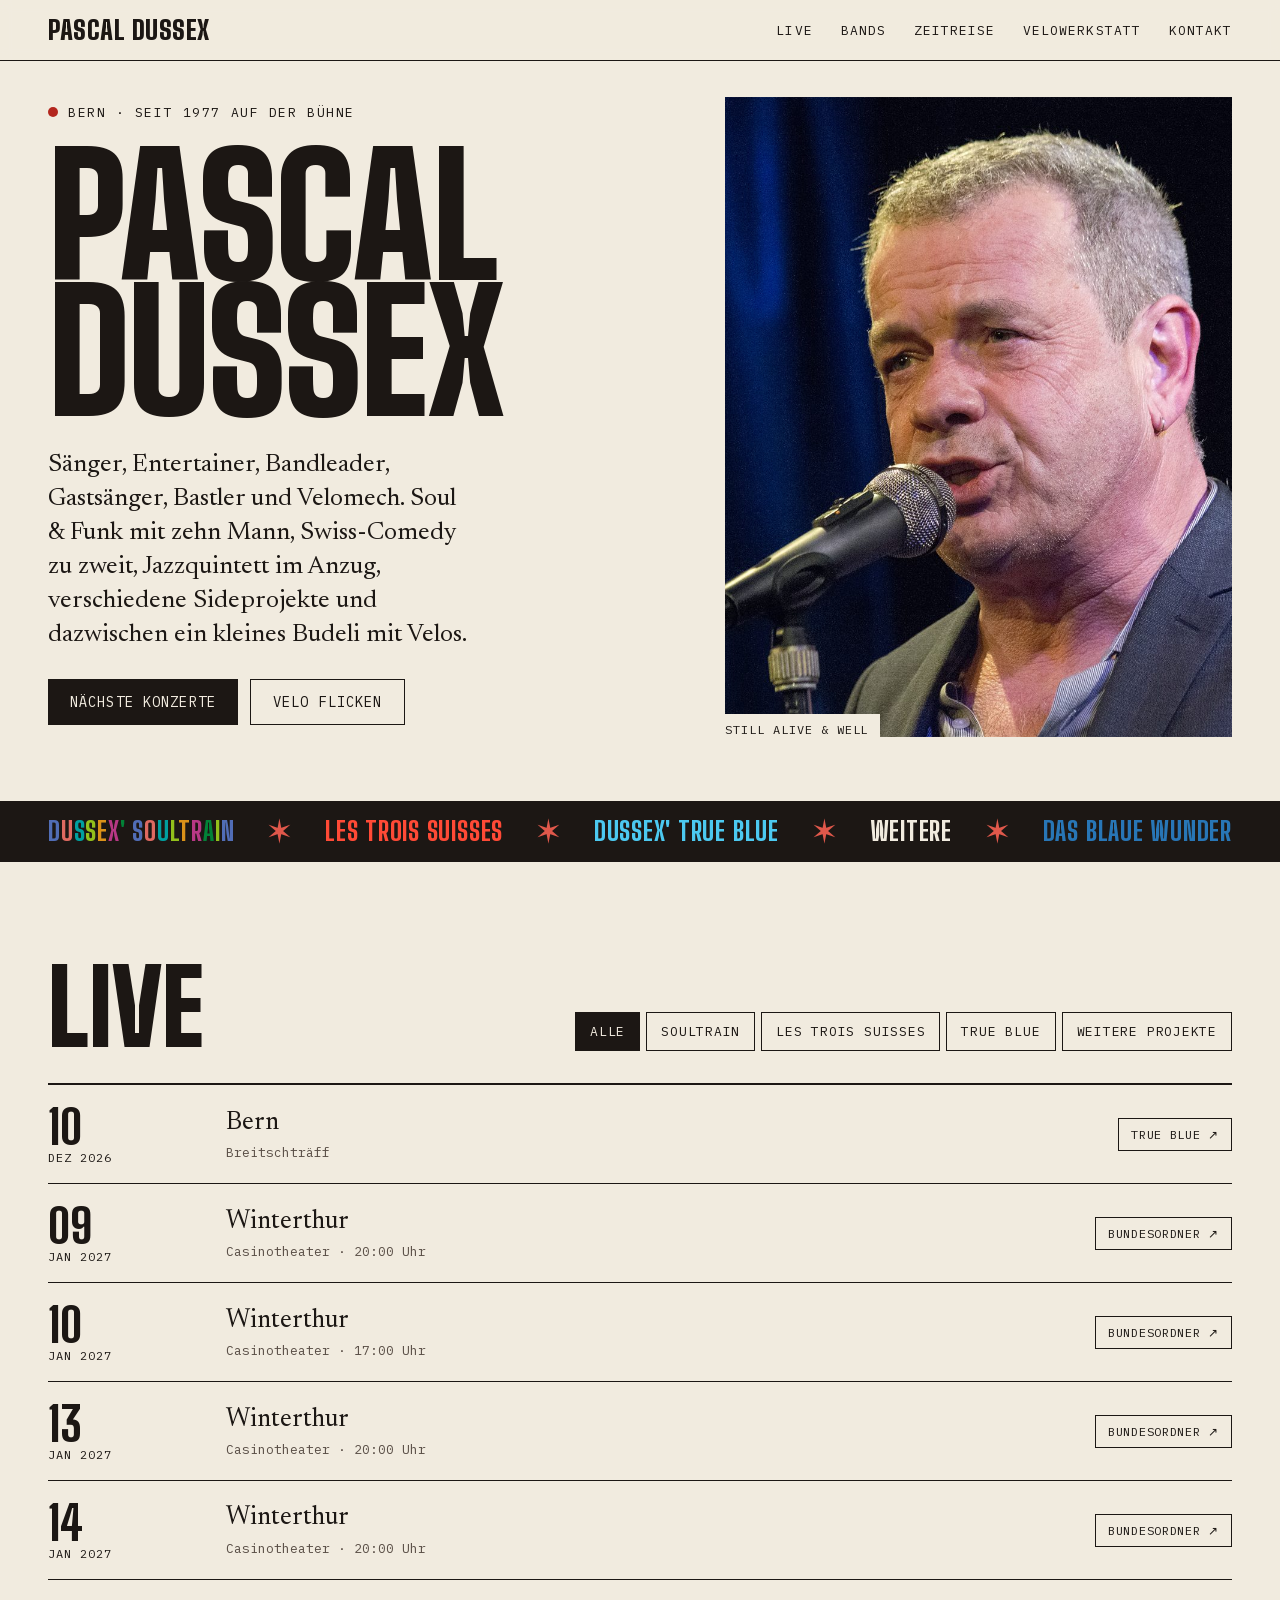
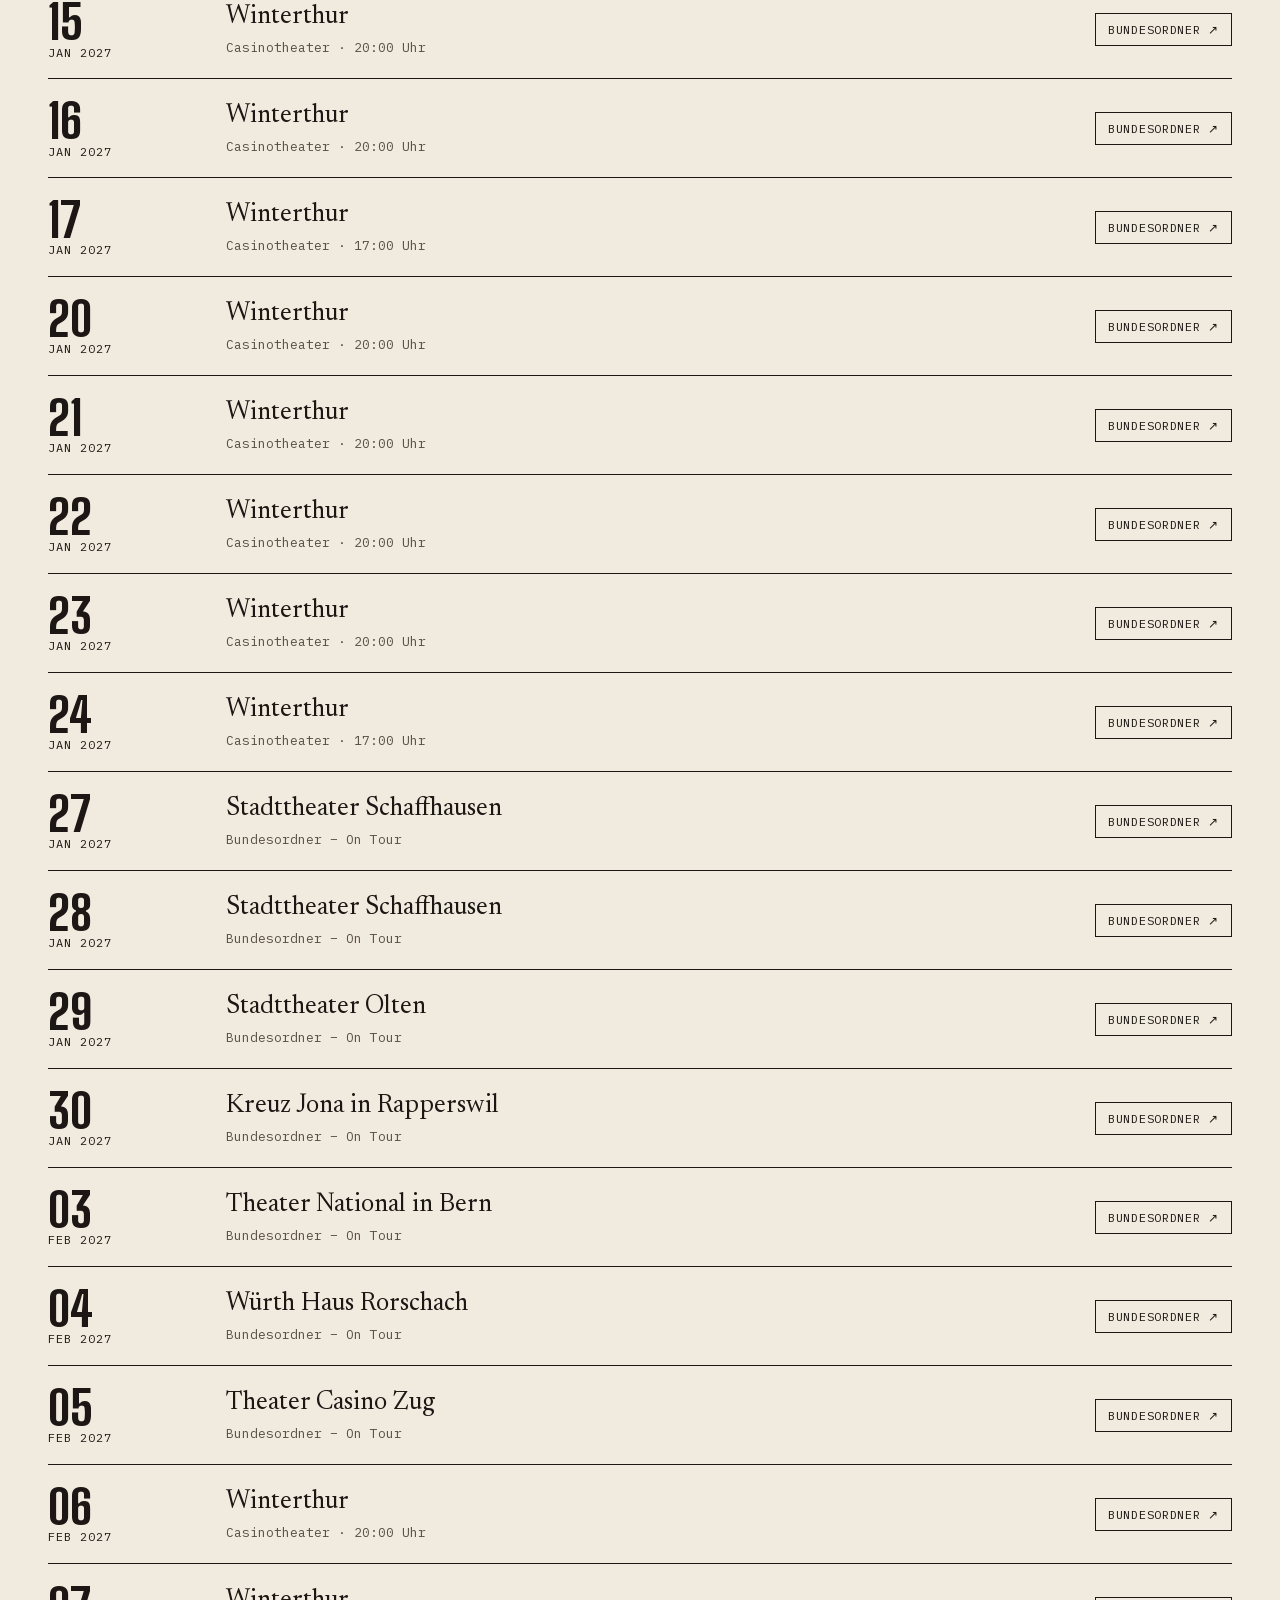
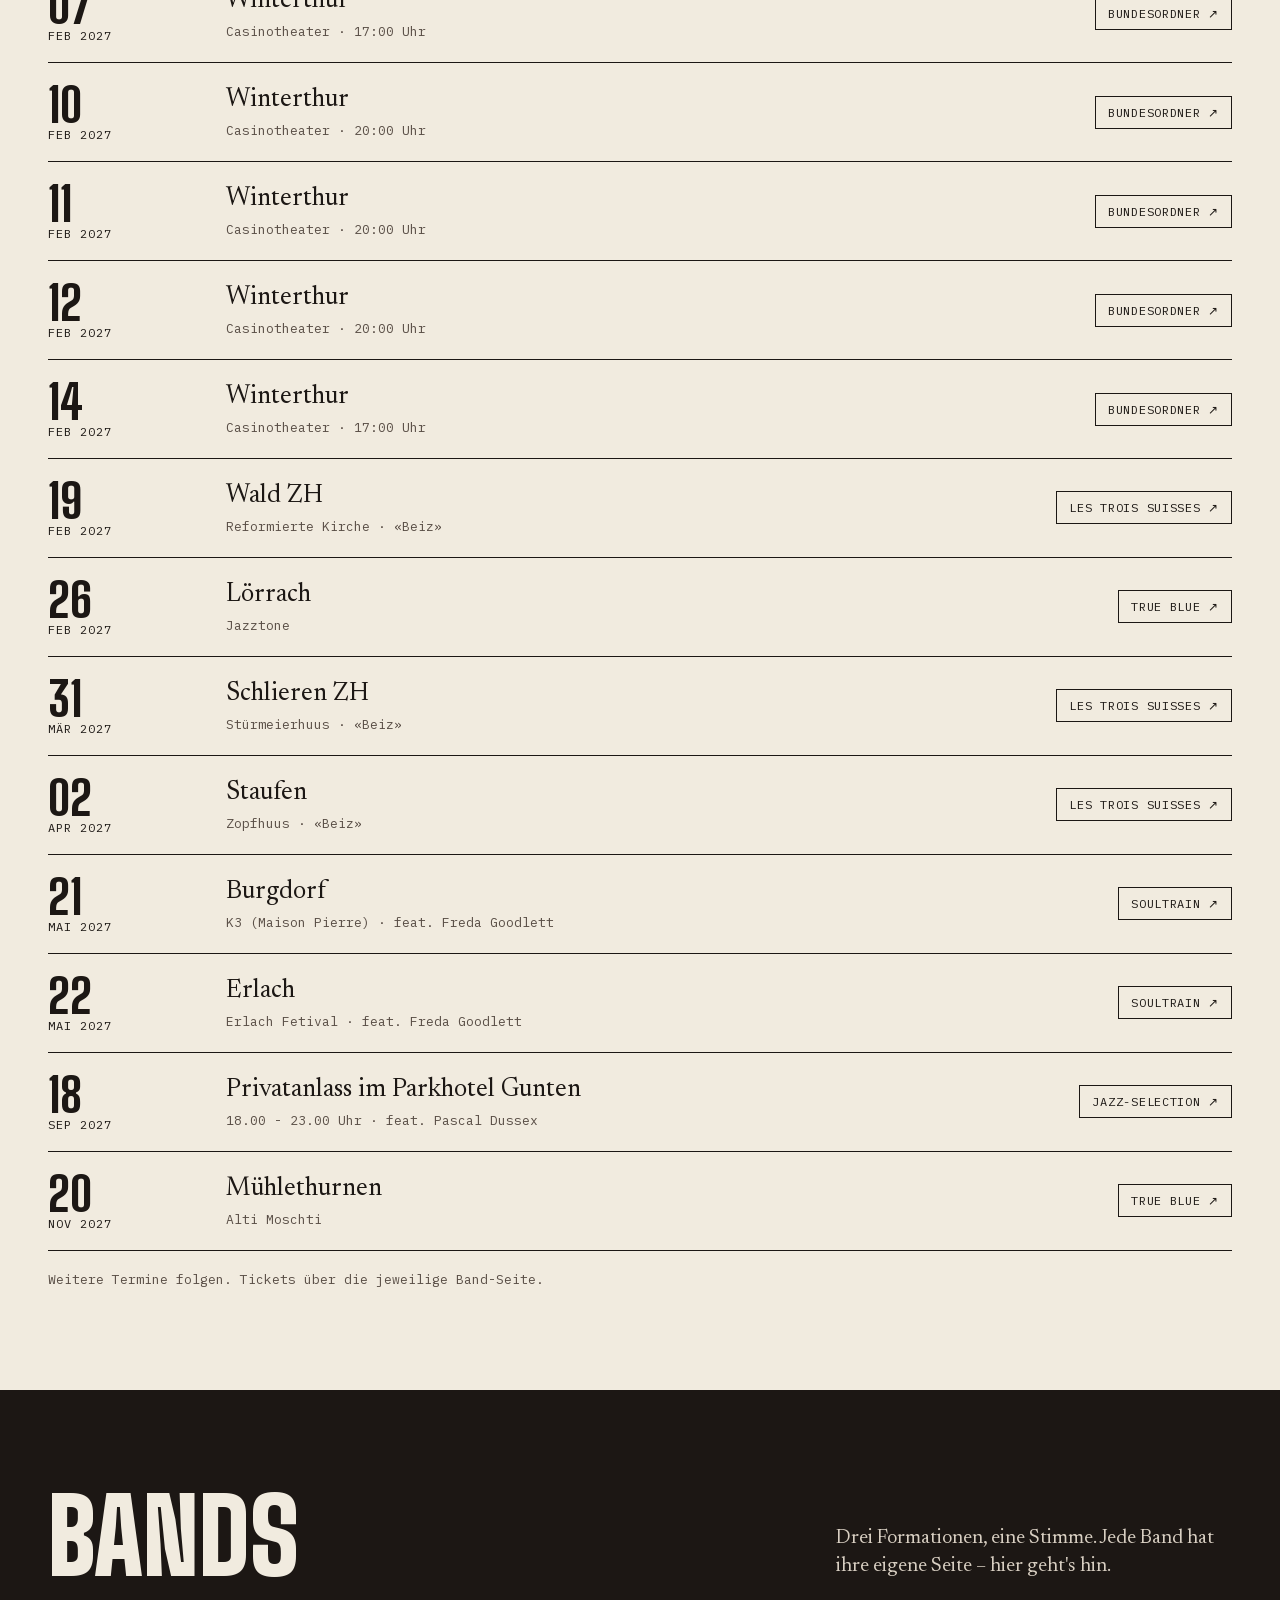
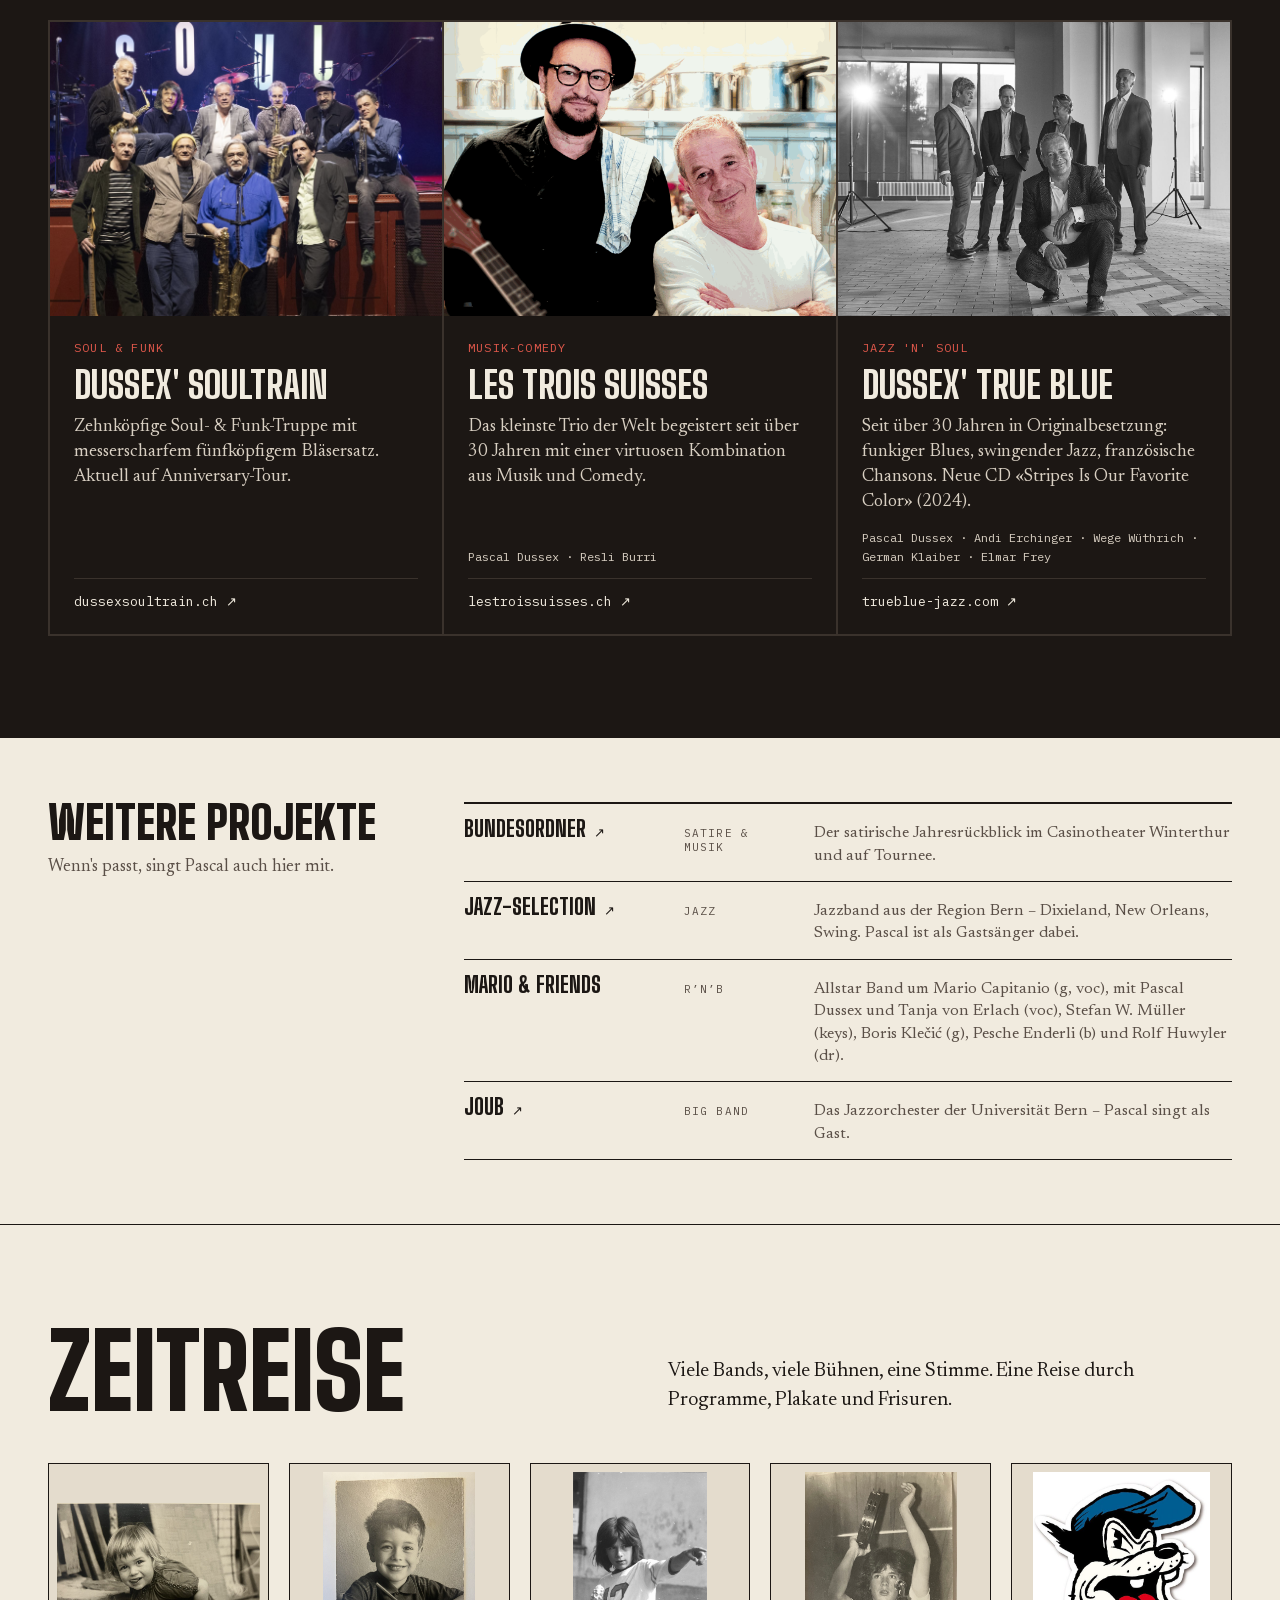
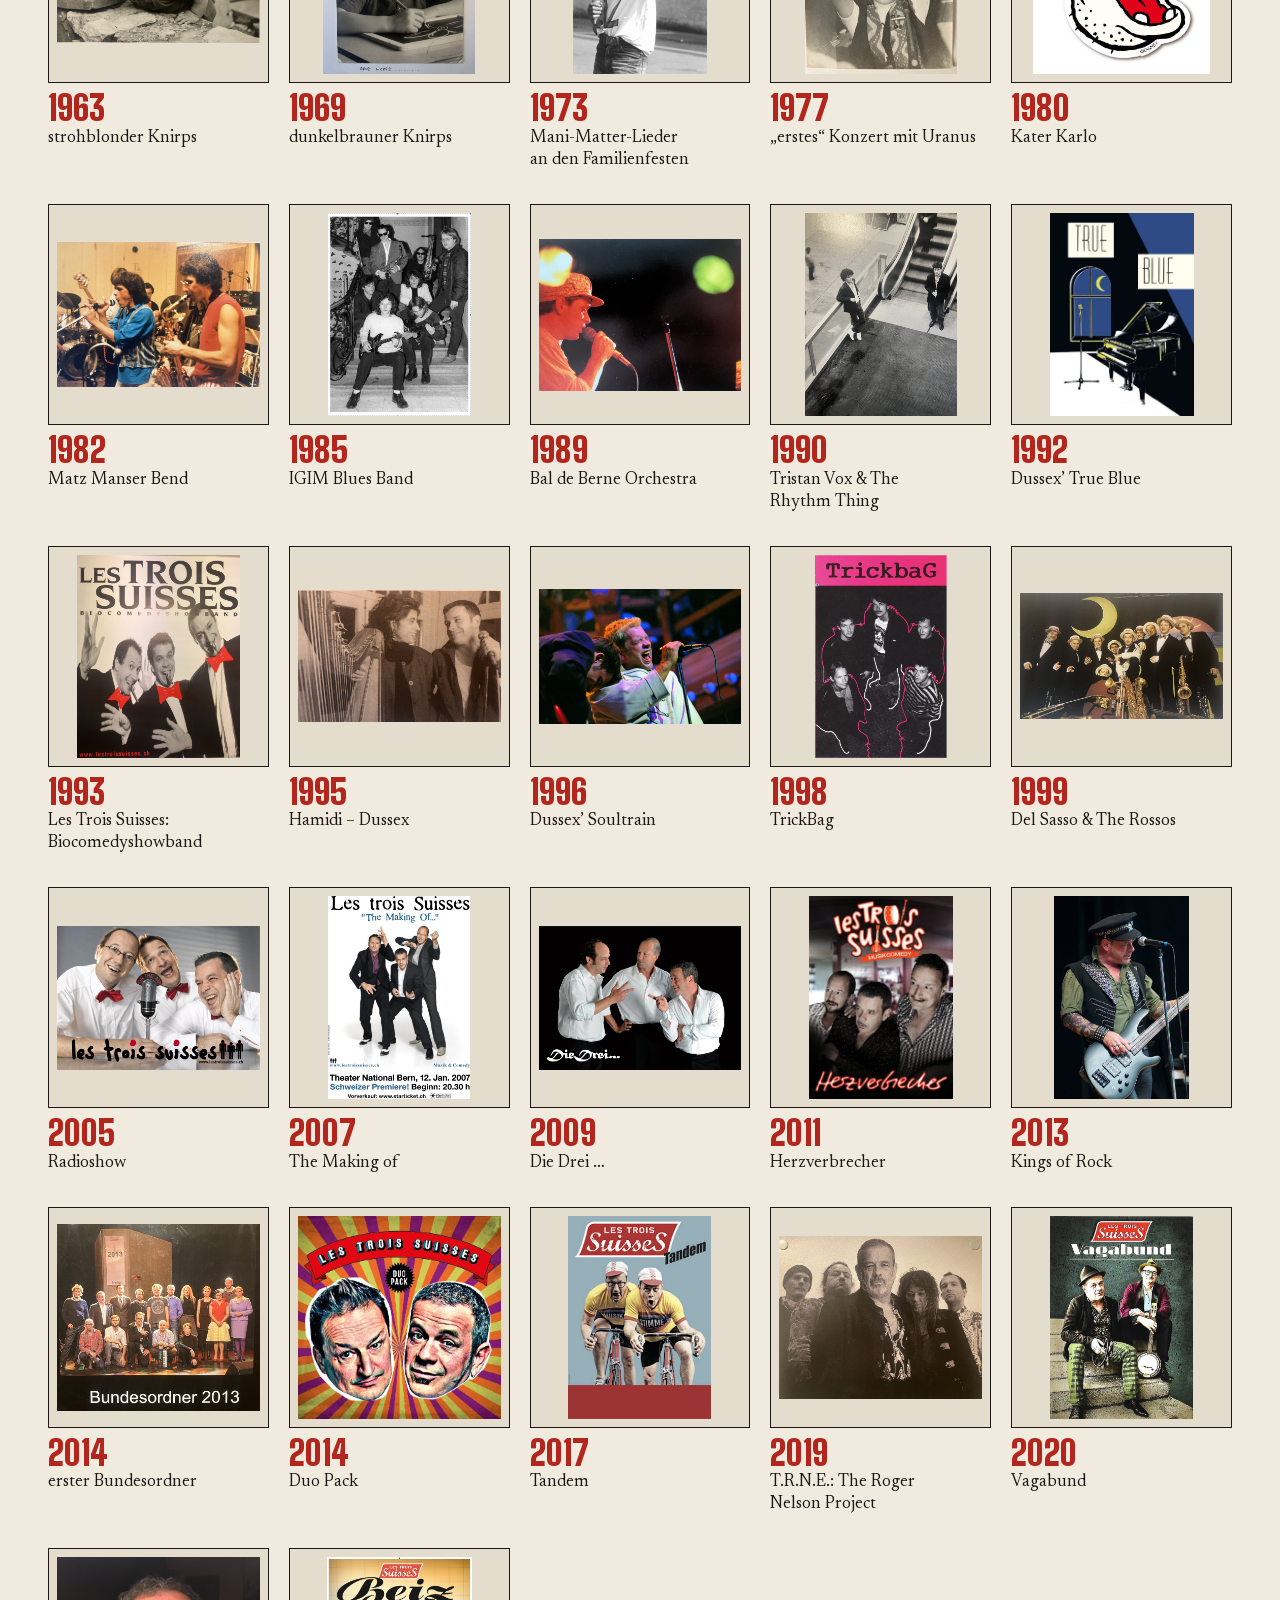
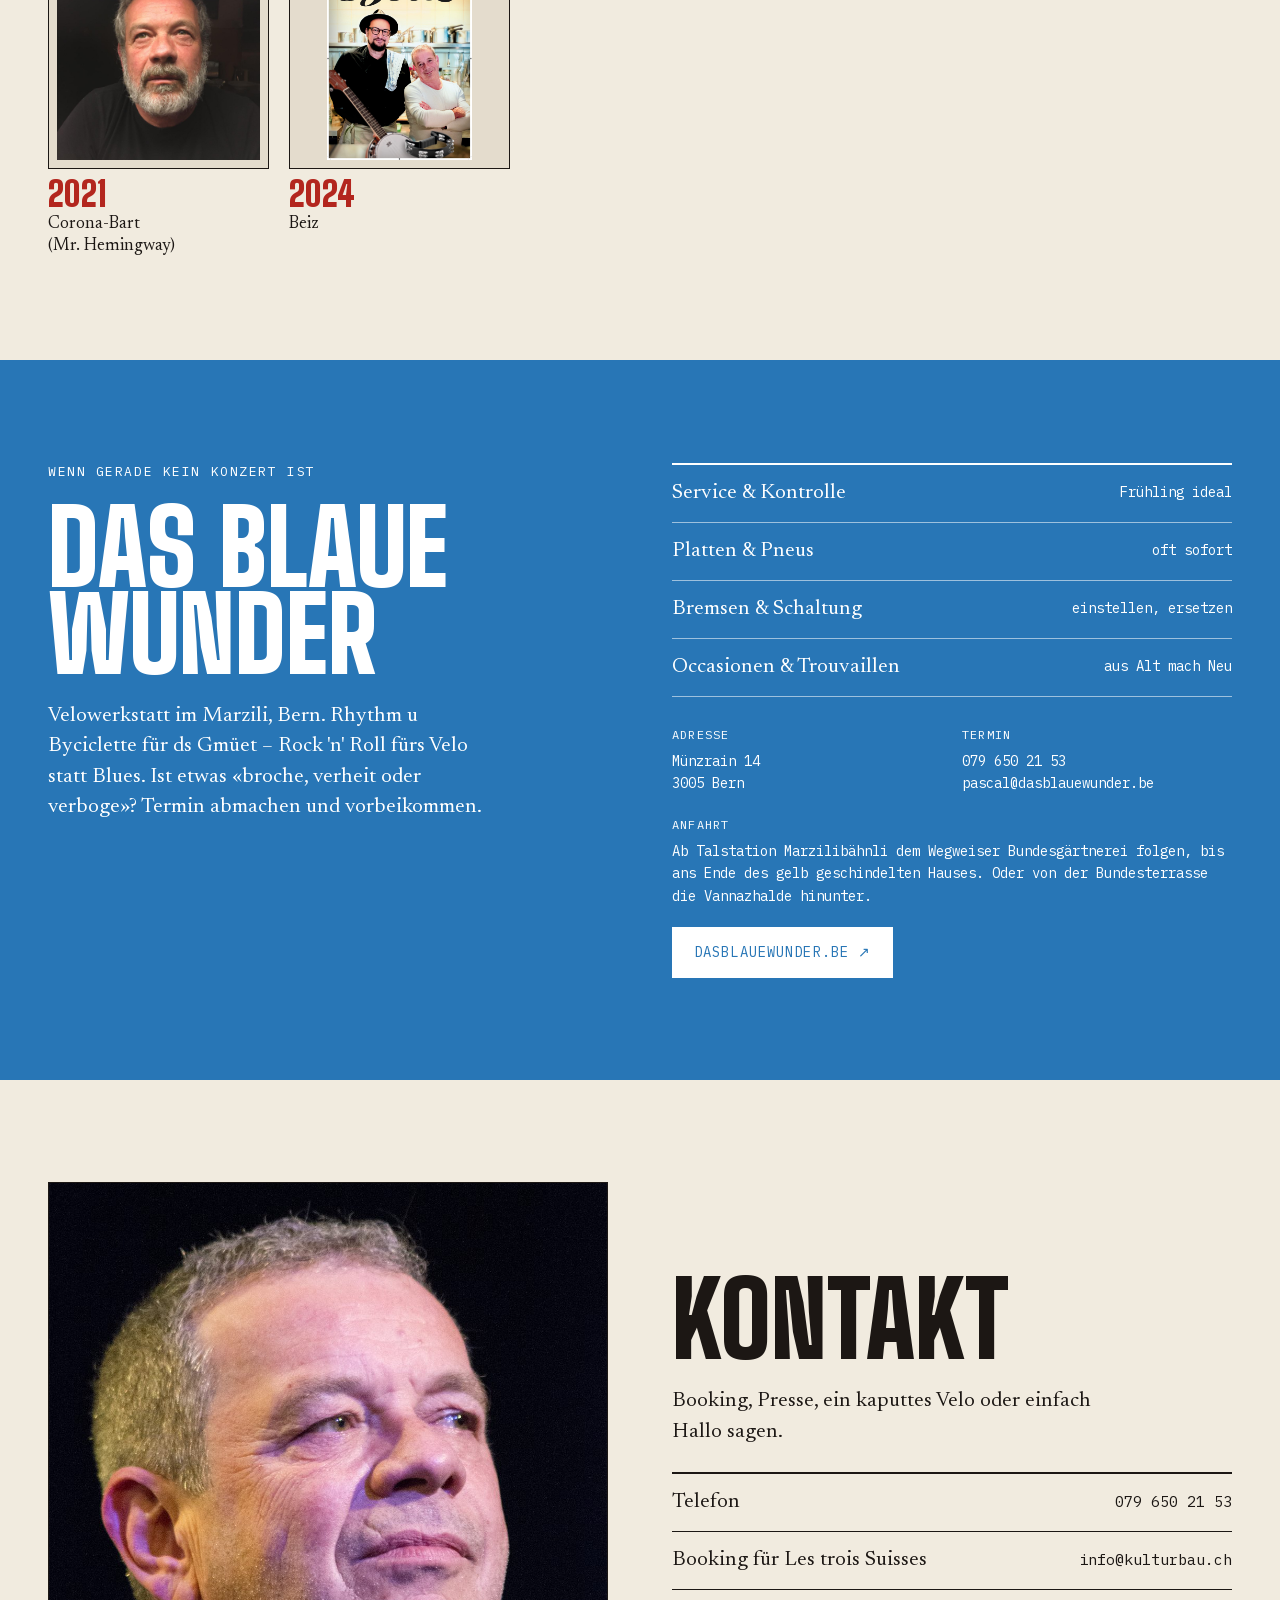
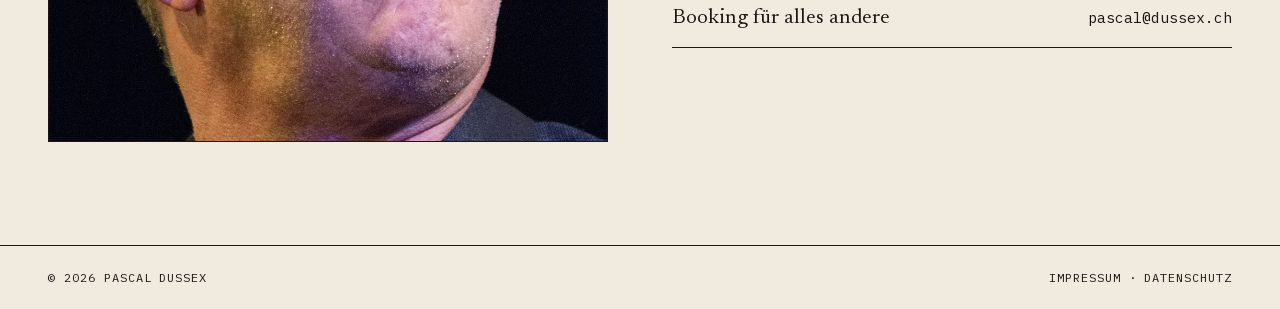
==== commit 757cf8dd: "Zeitreise: neuer Einleitungstext Co-Authored-By: Claude Opus 5.5 <noreply@anthropic.com>" ====
--- a/index.html
+++ b/index.html
@@ -13,7 +13,7 @@
 
 <link rel="preload" href="fonts/big-shoulders-display-latin-48e1b4.woff2" as="font" type="font/woff2" crossorigin>
 <link rel="stylesheet" href="fonts/fonts.css?v=be6a1042">
-<link rel="stylesheet" href="styles.css?v=33d074f3">
+<link rel="stylesheet" href="styles.css?v=82eef122">
 </head>
 <body>
 
@@ -168,147 +168,157 @@
   <section id="zeitreise" class="wrap section">
     <div class="zeit-head">
       <h2 class="h2">Zeit&shy;reise</h2>
-      <p class="lead">Vom strohblonden Knirps zum Frontmann mit Bläsersatz. Über sechzig Jahre Bühne in Bildern.</p>
+      <p class="lead">Viele Bands, viele Bühnen, eine Stimme. Eine Reise durch Programme, Plakate und Frisuren.</p>
     </div>
     <div class="timeline">
       
       <figure>
-        <div class="timeline__img"><img src="img/1963-strohblonder-knirps.jpg" alt="strohblonder Knirps" loading="lazy"></div>
+        <button type="button" class="timeline__img" aria-label="1963 – strohblonder Knirps: Bild vergrössern"><img src="img/1963-strohblonder-knirps.jpg" alt="strohblonder Knirps" loading="lazy"></button>
         <figcaption><div class="timeline__year">1963</div><div class="timeline__title">strohblonder Knirps</div></figcaption>
       </figure>
       
       <figure>
-        <div class="timeline__img"><img src="img/1969-dunkelbrauner-knirps.jpg" alt="dunkelbrauner Knirps" loading="lazy"></div>
+        <button type="button" class="timeline__img" aria-label="1969 – dunkelbrauner Knirps: Bild vergrössern"><img src="img/1969-dunkelbrauner-knirps.jpg" alt="dunkelbrauner Knirps" loading="lazy"></button>
         <figcaption><div class="timeline__year">1969</div><div class="timeline__title">dunkelbrauner Knirps</div></figcaption>
       </figure>
       
       <figure>
-        <div class="timeline__img"><img src="img/1973.jpg" alt="Mani-Matter-Lieder an den Familienfesten" loading="lazy"></div>
+        <button type="button" class="timeline__img" aria-label="1973 – Mani-Matter-Lieder an den Familienfesten: Bild vergrössern"><img src="img/1973.jpg" alt="Mani-Matter-Lieder an den Familienfesten" loading="lazy"></button>
         <figcaption><div class="timeline__year">1973</div><div class="timeline__title">Mani-Matter-Lieder an den Familienfesten</div></figcaption>
       </figure>
       
       <figure>
-        <div class="timeline__img"><img src="img/1980-konzert.jpg" alt="„erstes“ Konzert mit Uranus" loading="lazy"></div>
+        <button type="button" class="timeline__img" aria-label="1977 – „erstes“ Konzert mit Uranus: Bild vergrössern"><img src="img/1980-konzert.jpg" alt="„erstes“ Konzert mit Uranus" loading="lazy"></button>
         <figcaption><div class="timeline__year">1977</div><div class="timeline__title">„erstes“ Konzert mit Uranus</div></figcaption>
       </figure>
       
       <figure>
-        <div class="timeline__img"><img src="img/1980-kater-karlo.jpg" alt="Kater Karlo" loading="lazy"></div>
+        <button type="button" class="timeline__img" aria-label="1980 – Kater Karlo: Bild vergrössern"><img src="img/1980-kater-karlo.jpg" alt="Kater Karlo" loading="lazy"></button>
         <figcaption><div class="timeline__year">1980</div><div class="timeline__title">Kater Karlo</div></figcaption>
       </figure>
       
       <figure>
-        <div class="timeline__img"><img src="img/1982-matz-manser-bend.jpg" alt="Matz Manser Bend" loading="lazy"></div>
+        <button type="button" class="timeline__img" aria-label="1982 – Matz Manser Bend: Bild vergrössern"><img src="img/1982-matz-manser-bend.jpg" alt="Matz Manser Bend" loading="lazy"></button>
         <figcaption><div class="timeline__year">1982</div><div class="timeline__title">Matz Manser Bend</div></figcaption>
       </figure>
       
       <figure>
-        <div class="timeline__img"><img src="img/1985-igim-blues-band.jpg" alt="IGIM Blues Band" loading="lazy"></div>
+        <button type="button" class="timeline__img" aria-label="1985 – IGIM Blues Band: Bild vergrössern"><img src="img/1985-igim-blues-band.jpg" alt="IGIM Blues Band" loading="lazy"></button>
         <figcaption><div class="timeline__year">1985</div><div class="timeline__title">IGIM Blues Band</div></figcaption>
       </figure>
       
       <figure>
-        <div class="timeline__img"><img src="img/1986-bal-de-berne.jpg" alt="Bal de Berne Orchestra" loading="lazy"></div>
+        <button type="button" class="timeline__img" aria-label="1989 – Bal de Berne Orchestra: Bild vergrössern"><img src="img/1986-bal-de-berne.jpg" alt="Bal de Berne Orchestra" loading="lazy"></button>
         <figcaption><div class="timeline__year">1989</div><div class="timeline__title">Bal de Berne Orchestra</div></figcaption>
       </figure>
       
       <figure>
-        <div class="timeline__img"><img src="img/1990-tristan-vox.jpg" alt="Tristan Vox &amp; The Rhythm Thing" loading="lazy"></div>
+        <button type="button" class="timeline__img" aria-label="1990 – Tristan Vox &amp; The Rhythm Thing: Bild vergrössern"><img src="img/1990-tristan-vox.jpg" alt="Tristan Vox &amp; The Rhythm Thing" loading="lazy"></button>
         <figcaption><div class="timeline__year">1990</div><div class="timeline__title">Tristan Vox &amp; The Rhythm Thing</div></figcaption>
       </figure>
       
       <figure>
-        <div class="timeline__img"><img src="img/1992-dussex-true-blue.jpg" alt="Dussex’ True Blue" loading="lazy"></div>
+        <button type="button" class="timeline__img" aria-label="1992 – Dussex’ True Blue: Bild vergrössern"><img src="img/1992-dussex-true-blue.jpg" alt="Dussex’ True Blue" loading="lazy"></button>
         <figcaption><div class="timeline__year">1992</div><div class="timeline__title">Dussex’ True Blue</div></figcaption>
       </figure>
       
       <figure>
-        <div class="timeline__img"><img src="img/1993-biocomedyshowband.jpg" alt="Les Trois Suisses: Biocomedyshowband" loading="lazy"></div>
+        <button type="button" class="timeline__img" aria-label="1993 – Les Trois Suisses: Biocomedyshowband: Bild vergrössern"><img src="img/1993-biocomedyshowband.jpg" alt="Les Trois Suisses: Biocomedyshowband" loading="lazy"></button>
         <figcaption><div class="timeline__year">1993</div><div class="timeline__title">Les Trois Suisses: Biocomedyshowband</div></figcaption>
       </figure>
       
       <figure>
-        <div class="timeline__img"><img src="img/1995-hamidi-dussex.jpg" alt="Hamidi – Dussex" loading="lazy"></div>
+        <button type="button" class="timeline__img" aria-label="1995 – Hamidi – Dussex: Bild vergrössern"><img src="img/1995-hamidi-dussex.jpg" alt="Hamidi – Dussex" loading="lazy"></button>
         <figcaption><div class="timeline__year">1995</div><div class="timeline__title">Hamidi – Dussex</div></figcaption>
       </figure>
       
       <figure>
-        <div class="timeline__img"><img src="img/1996-dussex-soultrain.jpg" alt="Dussex’ Soultrain" loading="lazy"></div>
+        <button type="button" class="timeline__img" aria-label="1996 – Dussex’ Soultrain: Bild vergrössern"><img src="img/1996-dussex-soultrain.jpg" alt="Dussex’ Soultrain" loading="lazy"></button>
         <figcaption><div class="timeline__year">1996</div><div class="timeline__title">Dussex’ Soultrain</div></figcaption>
       </figure>
       
       <figure>
-        <div class="timeline__img"><img src="img/1998-trickbag.jpg" alt="TrickBag" loading="lazy"></div>
+        <button type="button" class="timeline__img" aria-label="1998 – TrickBag: Bild vergrössern"><img src="img/1998-trickbag.jpg" alt="TrickBag" loading="lazy"></button>
         <figcaption><div class="timeline__year">1998</div><div class="timeline__title">TrickBag</div></figcaption>
       </figure>
       
       <figure>
-        <div class="timeline__img"><img src="img/1999-del-sasso-and-the-rossos.jpg" alt="Del Sasso &amp; The Rossos" loading="lazy"></div>
+        <button type="button" class="timeline__img" aria-label="1999 – Del Sasso &amp; The Rossos: Bild vergrössern"><img src="img/1999-del-sasso-and-the-rossos.jpg" alt="Del Sasso &amp; The Rossos" loading="lazy"></button>
         <figcaption><div class="timeline__year">1999</div><div class="timeline__title">Del Sasso &amp; The Rossos</div></figcaption>
       </figure>
       
       <figure>
-        <div class="timeline__img"><img src="img/2005-radioshow.jpg" alt="Radioshow" loading="lazy"></div>
+        <button type="button" class="timeline__img" aria-label="2005 – Radioshow: Bild vergrössern"><img src="img/2005-radioshow.jpg" alt="Radioshow" loading="lazy"></button>
         <figcaption><div class="timeline__year">2005</div><div class="timeline__title">Radioshow</div></figcaption>
       </figure>
       
       <figure>
-        <div class="timeline__img"><img src="img/2007-the-making-of.jpg" alt="The Making of" loading="lazy"></div>
+        <button type="button" class="timeline__img" aria-label="2007 – The Making of: Bild vergrössern"><img src="img/2007-the-making-of.jpg" alt="The Making of" loading="lazy"></button>
         <figcaption><div class="timeline__year">2007</div><div class="timeline__title">The Making of</div></figcaption>
       </figure>
       
       <figure>
-        <div class="timeline__img"><img src="img/2009-die-drei.jpg" alt="Die Drei …" loading="lazy"></div>
+        <button type="button" class="timeline__img" aria-label="2009 – Die Drei …: Bild vergrössern"><img src="img/2009-die-drei.jpg" alt="Die Drei …" loading="lazy"></button>
         <figcaption><div class="timeline__year">2009</div><div class="timeline__title">Die Drei …</div></figcaption>
       </figure>
       
       <figure>
-        <div class="timeline__img"><img src="img/2011-herzverbrecher.jpg" alt="Herzverbrecher" loading="lazy"></div>
+        <button type="button" class="timeline__img" aria-label="2011 – Herzverbrecher: Bild vergrössern"><img src="img/2011-herzverbrecher.jpg" alt="Herzverbrecher" loading="lazy"></button>
         <figcaption><div class="timeline__year">2011</div><div class="timeline__title">Herzverbrecher</div></figcaption>
       </figure>
       
       <figure>
-        <div class="timeline__img"><img src="img/2013-kings-of-rock.jpg" alt="Kings of Rock" loading="lazy"></div>
+        <button type="button" class="timeline__img" aria-label="2013 – Kings of Rock: Bild vergrössern"><img src="img/2013-kings-of-rock.jpg" alt="Kings of Rock" loading="lazy"></button>
         <figcaption><div class="timeline__year">2013</div><div class="timeline__title">Kings of Rock</div></figcaption>
       </figure>
       
       <figure>
-        <div class="timeline__img"><img src="img/2014-erster-bundesordner.jpg" alt="erster Bundesordner" loading="lazy"></div>
+        <button type="button" class="timeline__img" aria-label="2014 – erster Bundesordner: Bild vergrössern"><img src="img/2014-erster-bundesordner.jpg" alt="erster Bundesordner" loading="lazy"></button>
         <figcaption><div class="timeline__year">2014</div><div class="timeline__title">erster Bundesordner</div></figcaption>
       </figure>
       
       <figure>
-        <div class="timeline__img"><img src="img/2014-duo-pack.jpg" alt="Duo Pack" loading="lazy"></div>
+        <button type="button" class="timeline__img" aria-label="2014 – Duo Pack: Bild vergrössern"><img src="img/2014-duo-pack.jpg" alt="Duo Pack" loading="lazy"></button>
         <figcaption><div class="timeline__year">2014</div><div class="timeline__title">Duo Pack</div></figcaption>
       </figure>
       
       <figure>
-        <div class="timeline__img"><img src="img/2017-tandem.jpg" alt="Tandem" loading="lazy"></div>
+        <button type="button" class="timeline__img" aria-label="2017 – Tandem: Bild vergrössern"><img src="img/2017-tandem.jpg" alt="Tandem" loading="lazy"></button>
         <figcaption><div class="timeline__year">2017</div><div class="timeline__title">Tandem</div></figcaption>
       </figure>
       
       <figure>
-        <div class="timeline__img"><img src="img/2019-trne.jpg" alt="T.R.N.E.: The Roger Nelson Project" loading="lazy"></div>
+        <button type="button" class="timeline__img" aria-label="2019 – T.R.N.E.: The Roger Nelson Project: Bild vergrössern"><img src="img/2019-trne.jpg" alt="T.R.N.E.: The Roger Nelson Project" loading="lazy"></button>
         <figcaption><div class="timeline__year">2019</div><div class="timeline__title">T.R.N.E.: The Roger Nelson Project</div></figcaption>
       </figure>
       
       <figure>
-        <div class="timeline__img"><img src="img/2020-vagabund.jpg" alt="Vagabund" loading="lazy"></div>
+        <button type="button" class="timeline__img" aria-label="2020 – Vagabund: Bild vergrössern"><img src="img/2020-vagabund.jpg" alt="Vagabund" loading="lazy"></button>
         <figcaption><div class="timeline__year">2020</div><div class="timeline__title">Vagabund</div></figcaption>
       </figure>
       
       <figure>
-        <div class="timeline__img"><img src="img/corona-bart.jpg" alt="Corona-Bart (Mr. Hemingway)" loading="lazy"></div>
+        <button type="button" class="timeline__img" aria-label="2021 – Corona-Bart (Mr. Hemingway): Bild vergrössern"><img src="img/corona-bart.jpg" alt="Corona-Bart (Mr. Hemingway)" loading="lazy"></button>
         <figcaption><div class="timeline__year">2021</div><div class="timeline__title">Corona-Bart (Mr. Hemingway)</div></figcaption>
       </figure>
       
       <figure>
-        <div class="timeline__img"><img src="img/2024-beiz.jpg" alt="Beiz" loading="lazy"></div>
+        <button type="button" class="timeline__img" aria-label="2024 – Beiz: Bild vergrössern"><img src="img/2024-beiz.jpg" alt="Beiz" loading="lazy"></button>
         <figcaption><div class="timeline__year">2024</div><div class="timeline__title">Beiz</div></figcaption>
       </figure>
       
     </div>
   </section>
+
+  <dialog class="lightbox" id="lightbox" aria-label="Bild aus der Zeitreise">
+    <button type="button" class="lightbox__btn lightbox__close" aria-label="Schliessen">✕</button>
+    <button type="button" class="lightbox__btn lightbox__prev" aria-label="Vorheriges Bild">←</button>
+    <button type="button" class="lightbox__btn lightbox__next" aria-label="Nächstes Bild">→</button>
+    <figure class="lightbox__figure">
+      <img class="lightbox__img" src="" alt="">
+      <figcaption class="lightbox__caption"><span class="lightbox__year"></span> <span class="lightbox__title"></span></figcaption>
+    </figure>
+  </dialog>
 
   <section id="velo" class="velo">
     <div class="wrap section">
@@ -361,6 +371,6 @@
   </div>
 </footer>
 
-<script src="script.js?v=00402d28"></script>
+<script src="script.js?v=dd99dc7a"></script>
 </body>
 </html>
--- a/styles.css
+++ b/styles.css
@@ -245,7 +245,36 @@
   aspect-ratio: 1 / 1; overflow: hidden; background: #e4dccd; border: 1px solid var(--ink);
   display: flex; align-items: center; justify-content: center; padding: 8px;
 }
-.timeline__img img { width: 100%; height: 100%; object-fit: contain; }
+.timeline__img img { width: 100%; height: 100%; object-fit: contain; transition: transform .25s; }
+button.timeline__img { width: 100%; font: inherit; color: inherit; cursor: zoom-in; }
+button.timeline__img:hover img { transform: scale(1.04); }
+
+/* Grossansicht der Zeitreise-Bilder */
+.lightbox {
+  width: 100vw; height: 100dvh; max-width: none; max-height: none; margin: 0; padding: 0; border: 0;
+  background: rgba(28, 23, 20, .94); color: var(--paper);
+}
+.lightbox[open] { display: flex; align-items: center; justify-content: center; }
+.lightbox::backdrop { background: transparent; }
+.lightbox__figure {
+  margin: 0; display: flex; flex-direction: column; align-items: center; gap: 14px;
+  max-width: calc(100vw - 160px); cursor: zoom-out;
+}
+.lightbox__img { max-width: 100%; max-height: calc(100dvh - 140px); object-fit: contain; box-shadow: 0 10px 40px rgba(0,0,0,.5); }
+.lightbox__caption { text-align: center; font-size: 19px; line-height: 1.3; }
+.lightbox__year { font-family: var(--display); font-weight: 900; font-size: 30px; color: var(--red-light); margin-right: 8px; }
+.lightbox__btn {
+  position: absolute; background: transparent; border: 1px solid rgba(241, 235, 223, .4); color: var(--paper);
+  width: 48px; height: 48px; font-size: 22px; line-height: 1; cursor: pointer; font-family: var(--mono);
+}
+.lightbox__btn:hover { background: var(--paper); color: var(--ink); }
+.lightbox__close { top: 16px; right: 16px; }
+.lightbox__prev { left: 16px; top: 50%; transform: translateY(-50%); }
+.lightbox__next { right: 16px; top: 50%; transform: translateY(-50%); }
+@media (max-width: 640px) {
+  .lightbox__figure { max-width: calc(100vw - 32px); }
+  .lightbox__prev, .lightbox__next { top: auto; bottom: 16px; transform: none; }
+}
 .timeline figcaption { display: flex; flex-direction: column; gap: 4px; }
 .timeline__year { font-family: var(--display); font-weight: 900; font-size: 34px; line-height: .9; color: var(--red); }
 .timeline__title { font-size: 17px; line-height: 1.3; text-wrap: balance; }
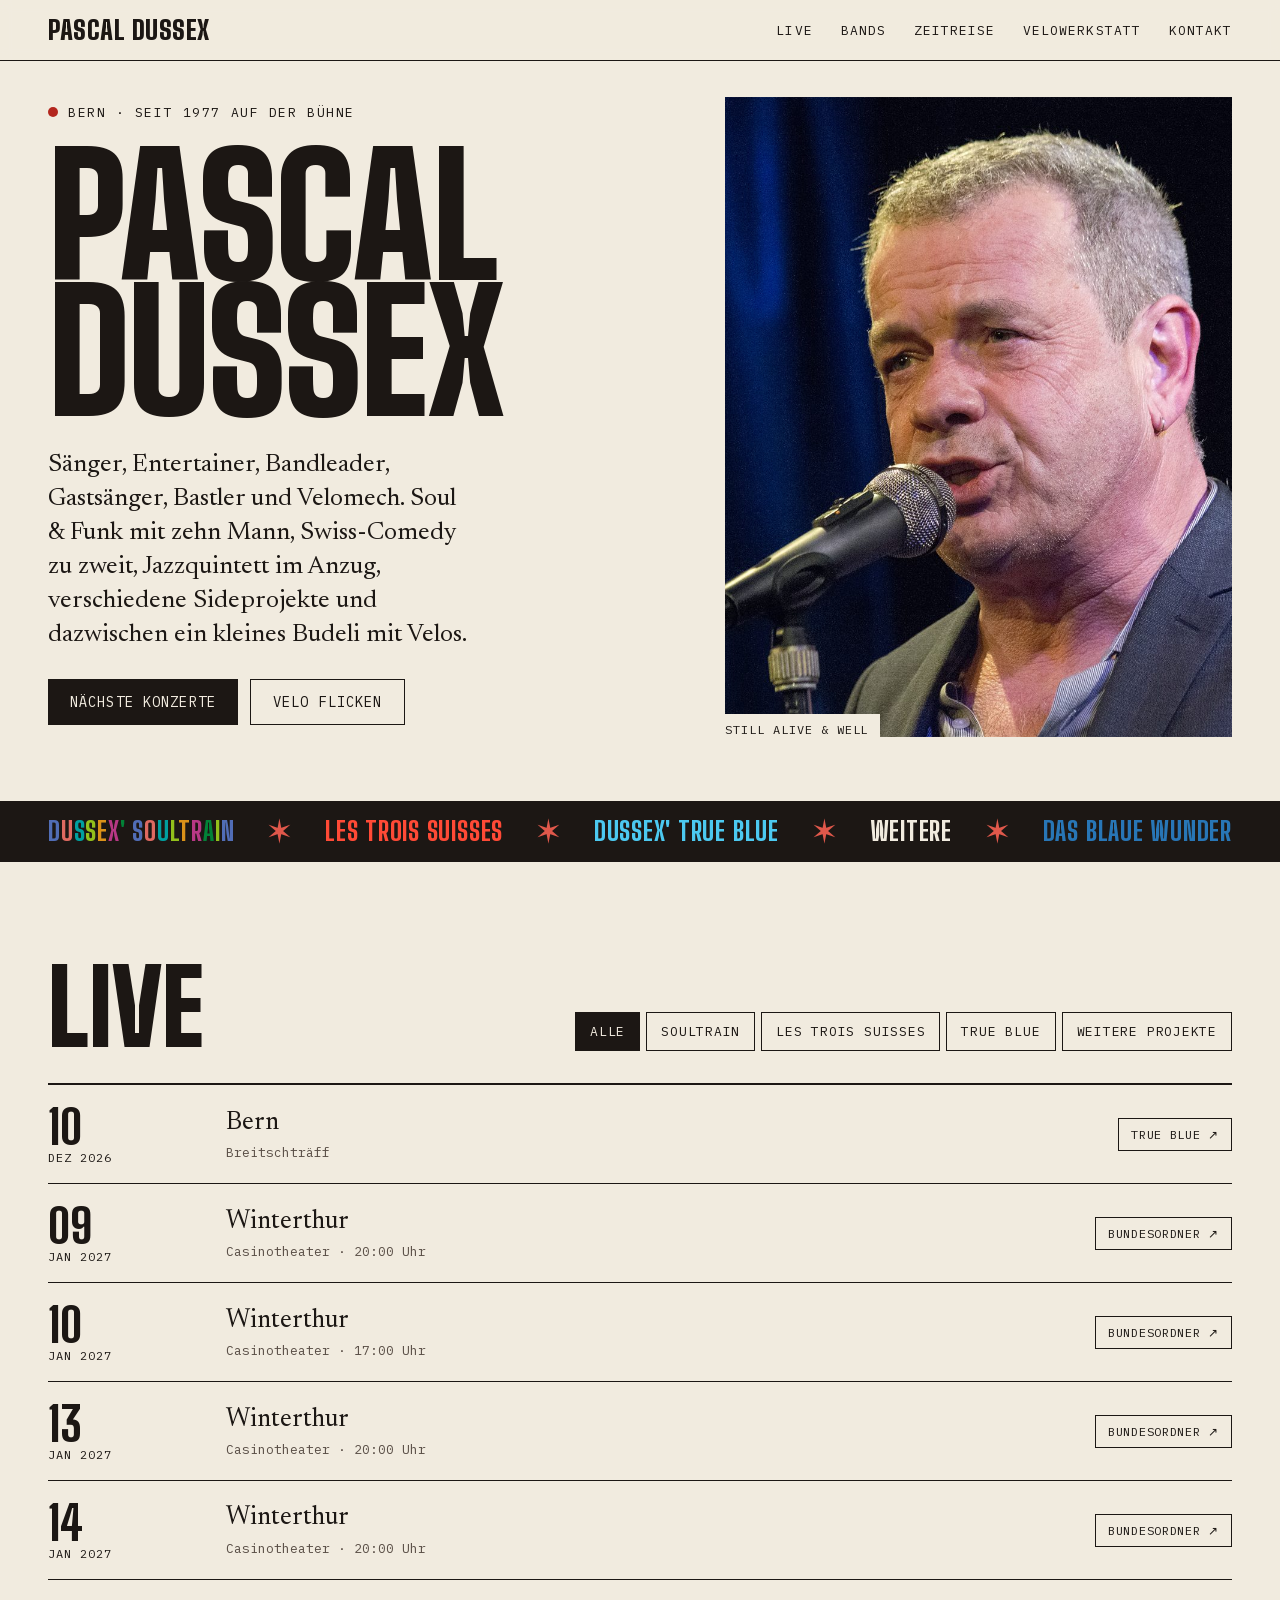
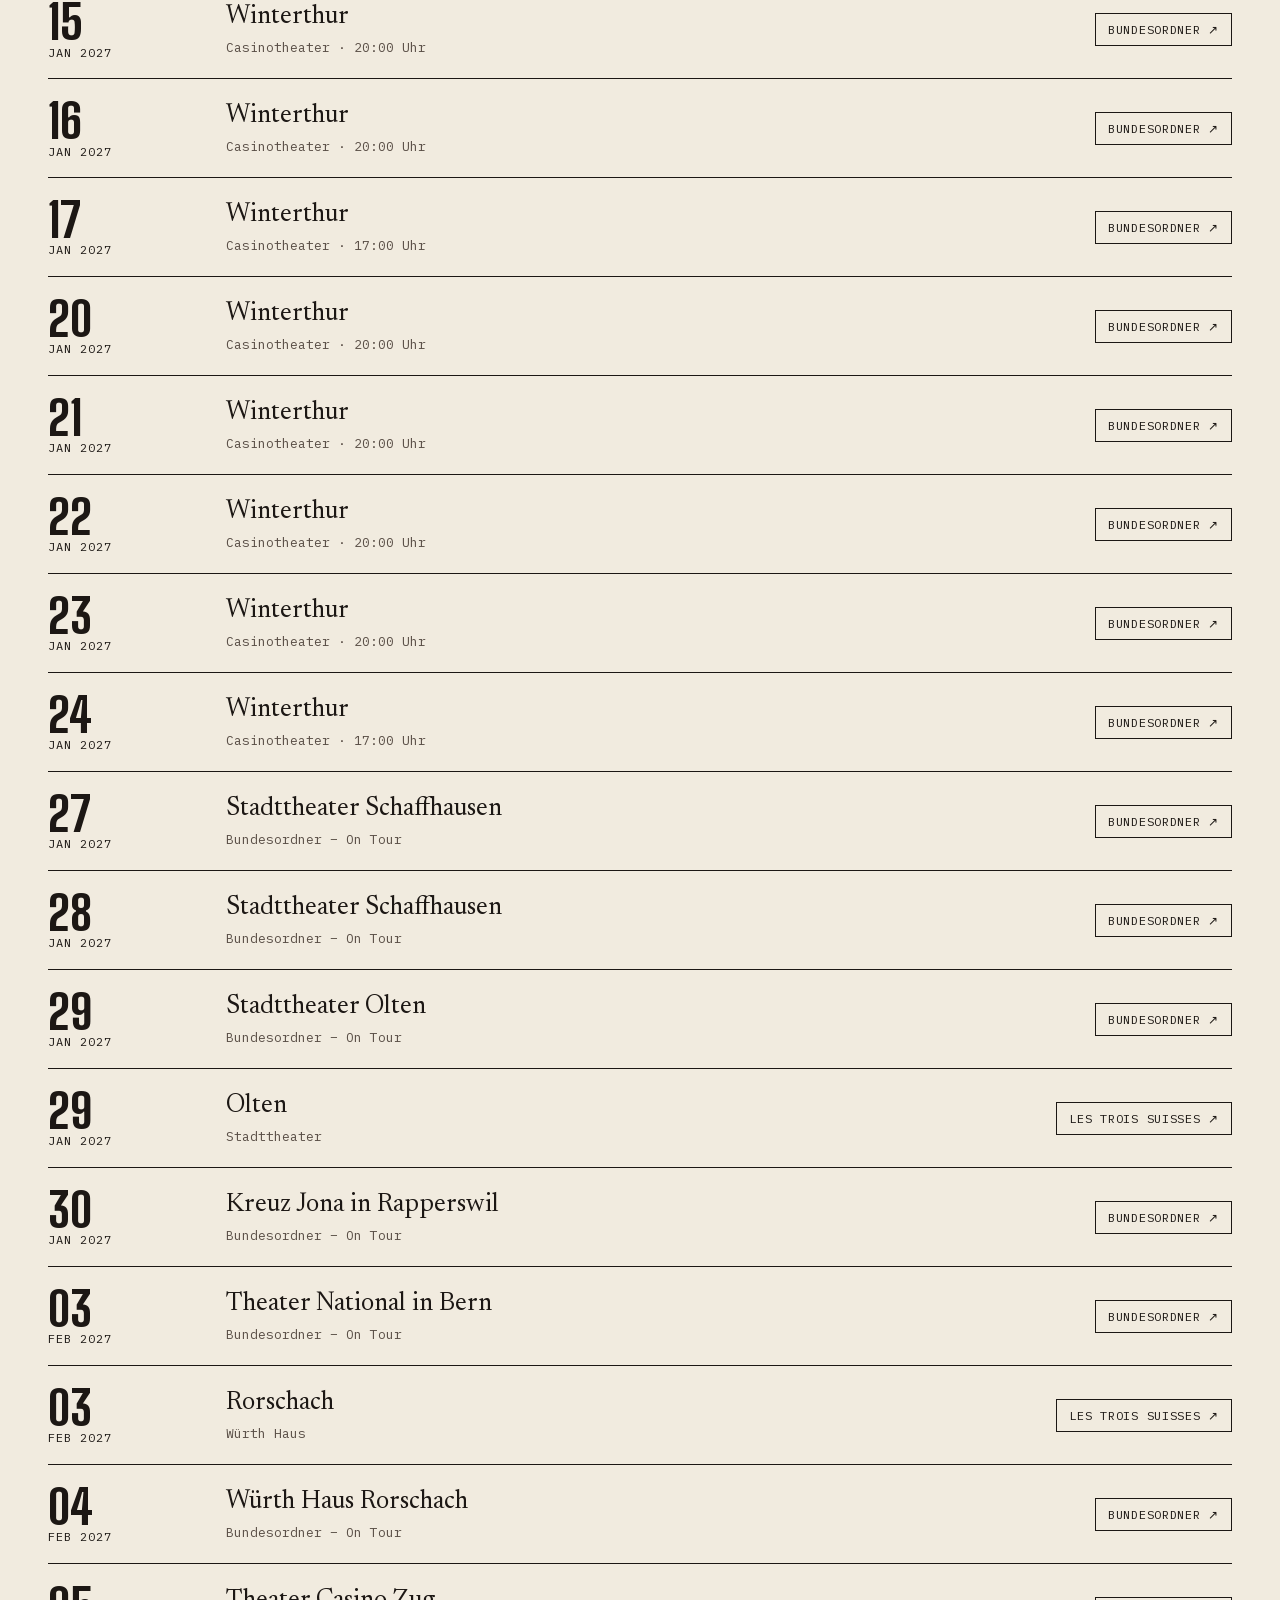
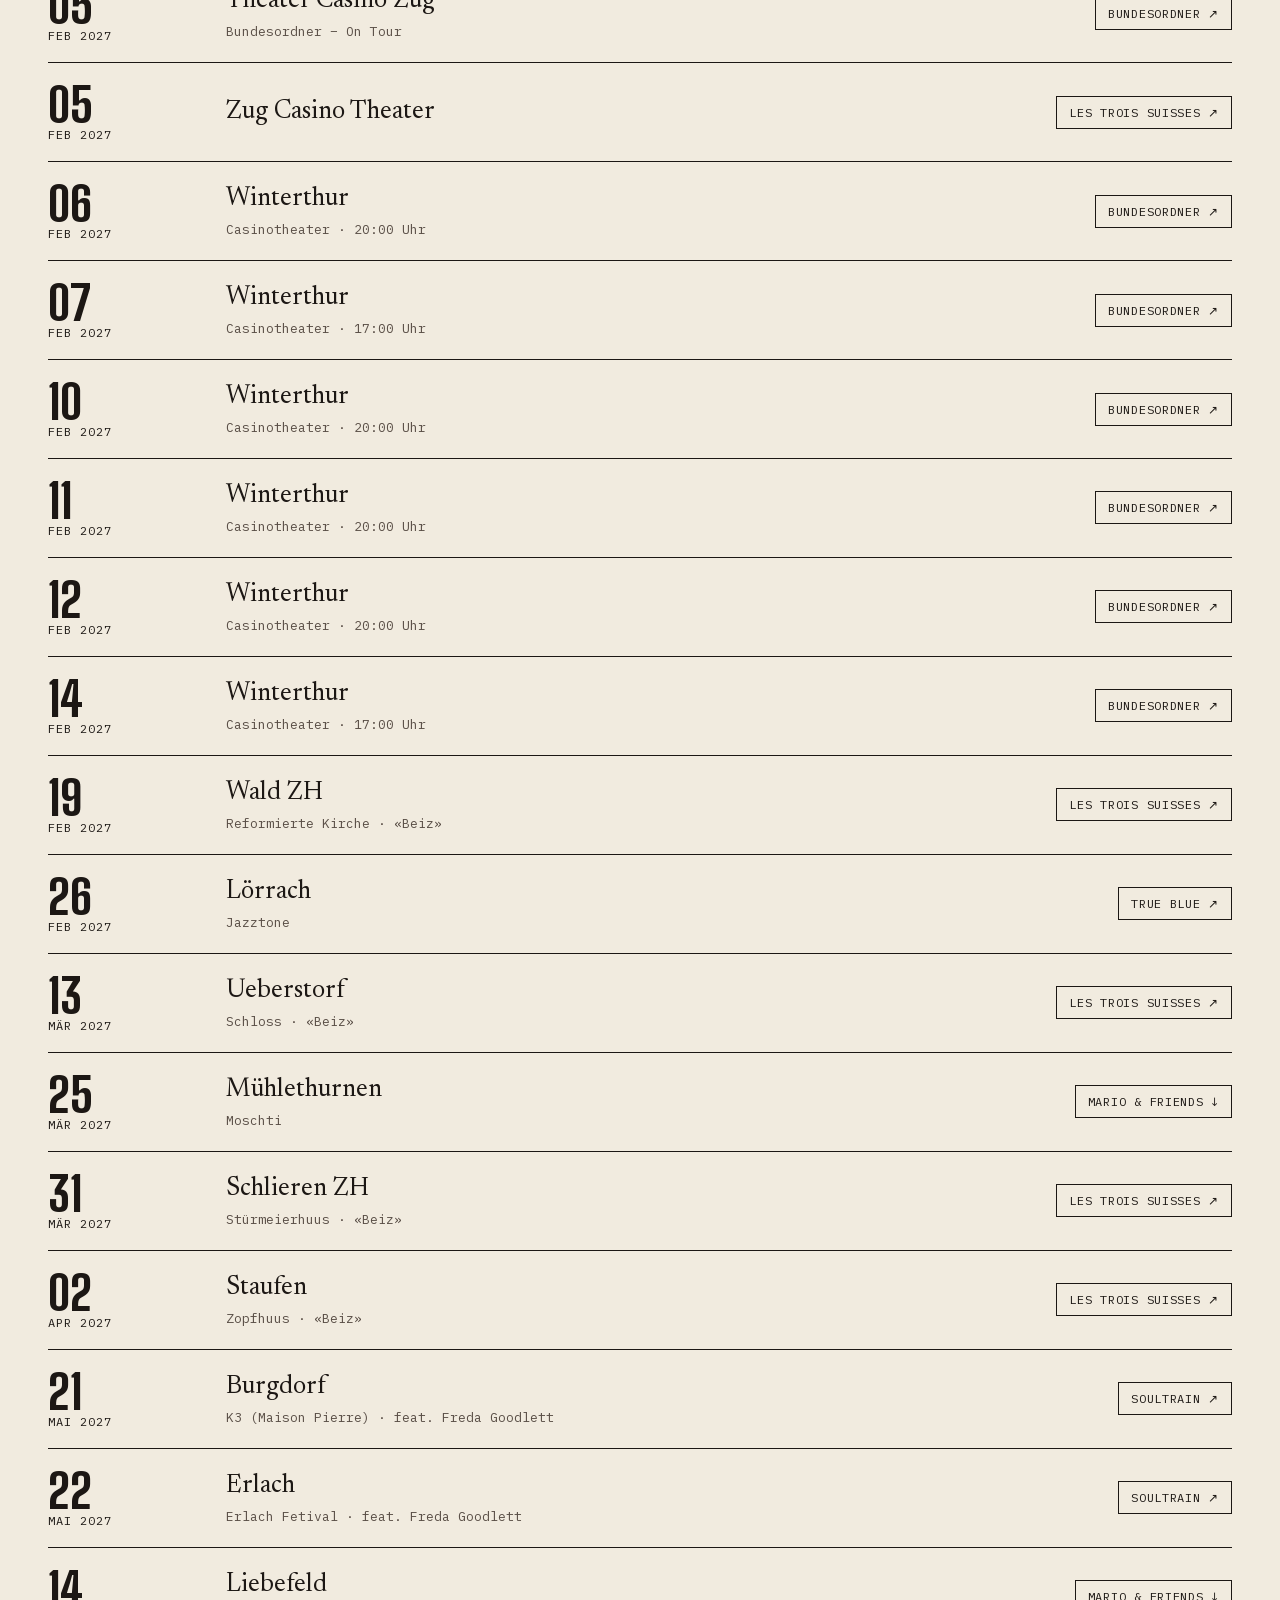
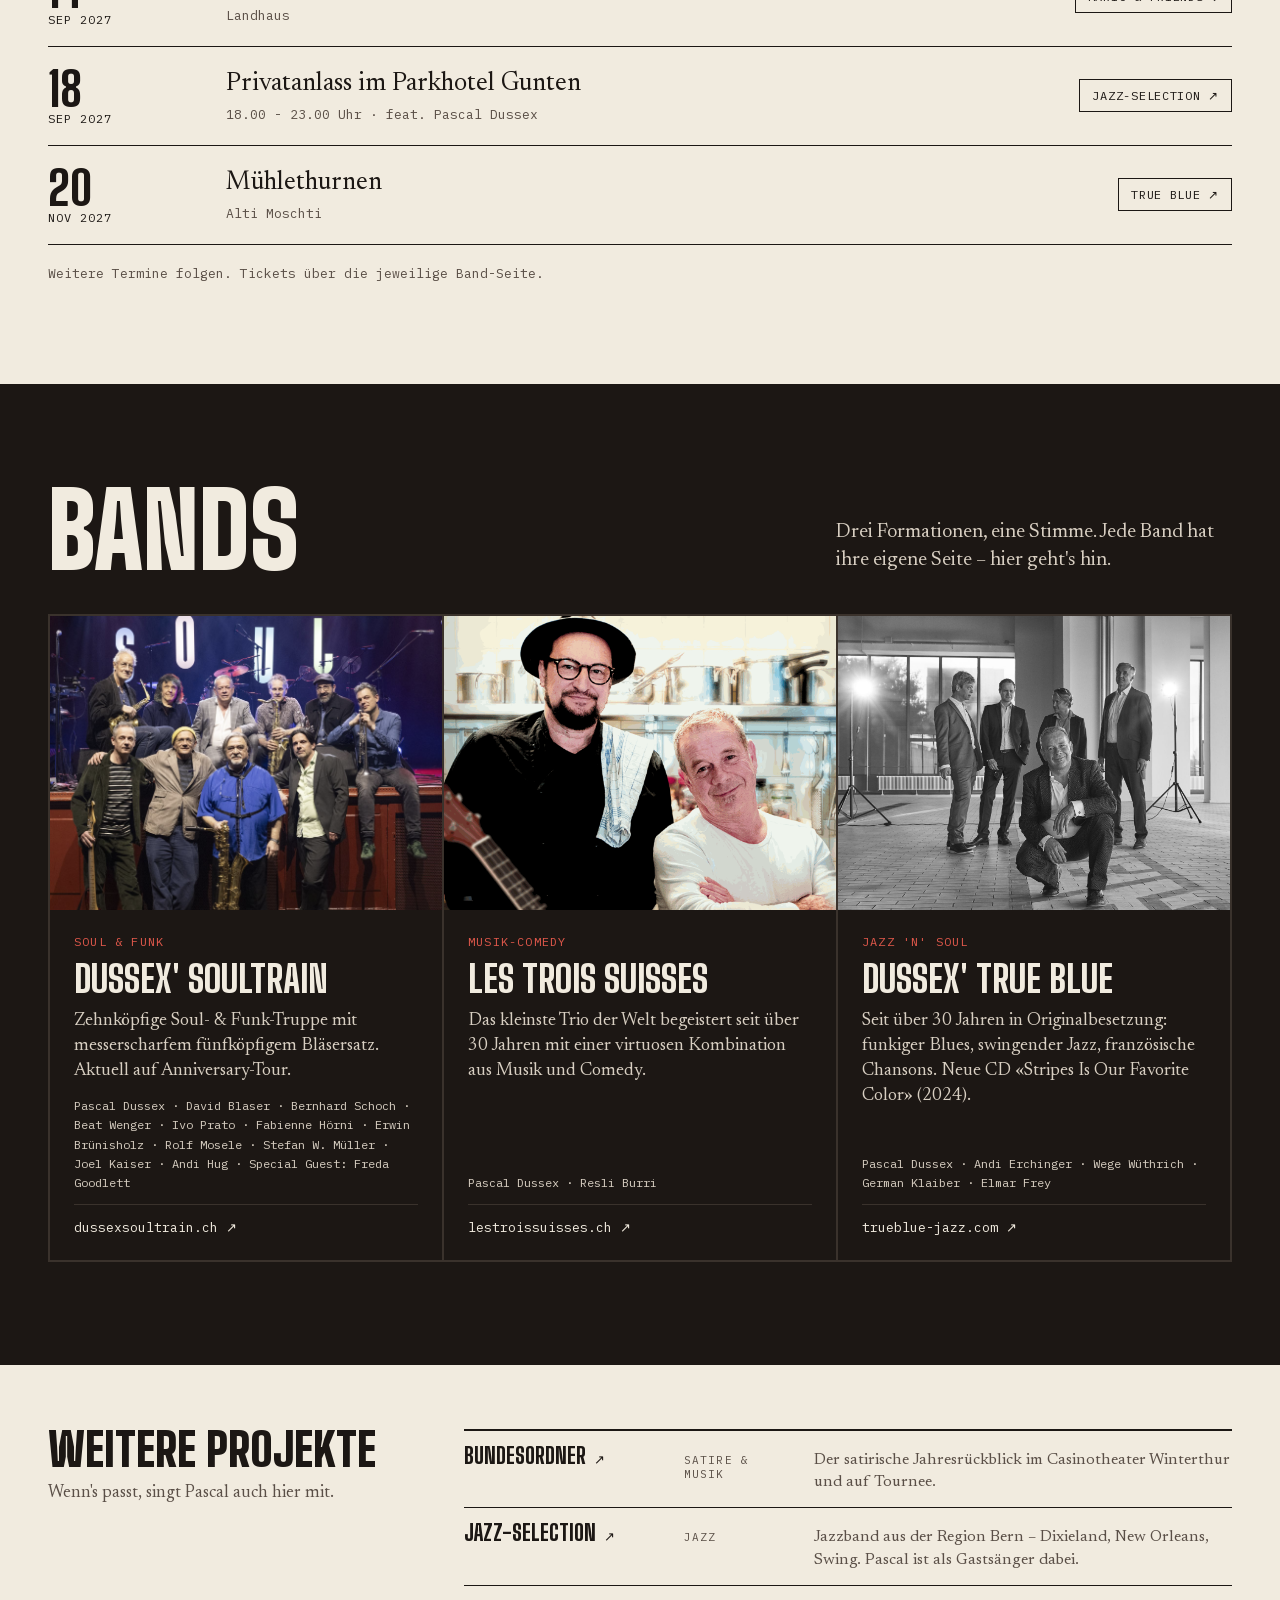
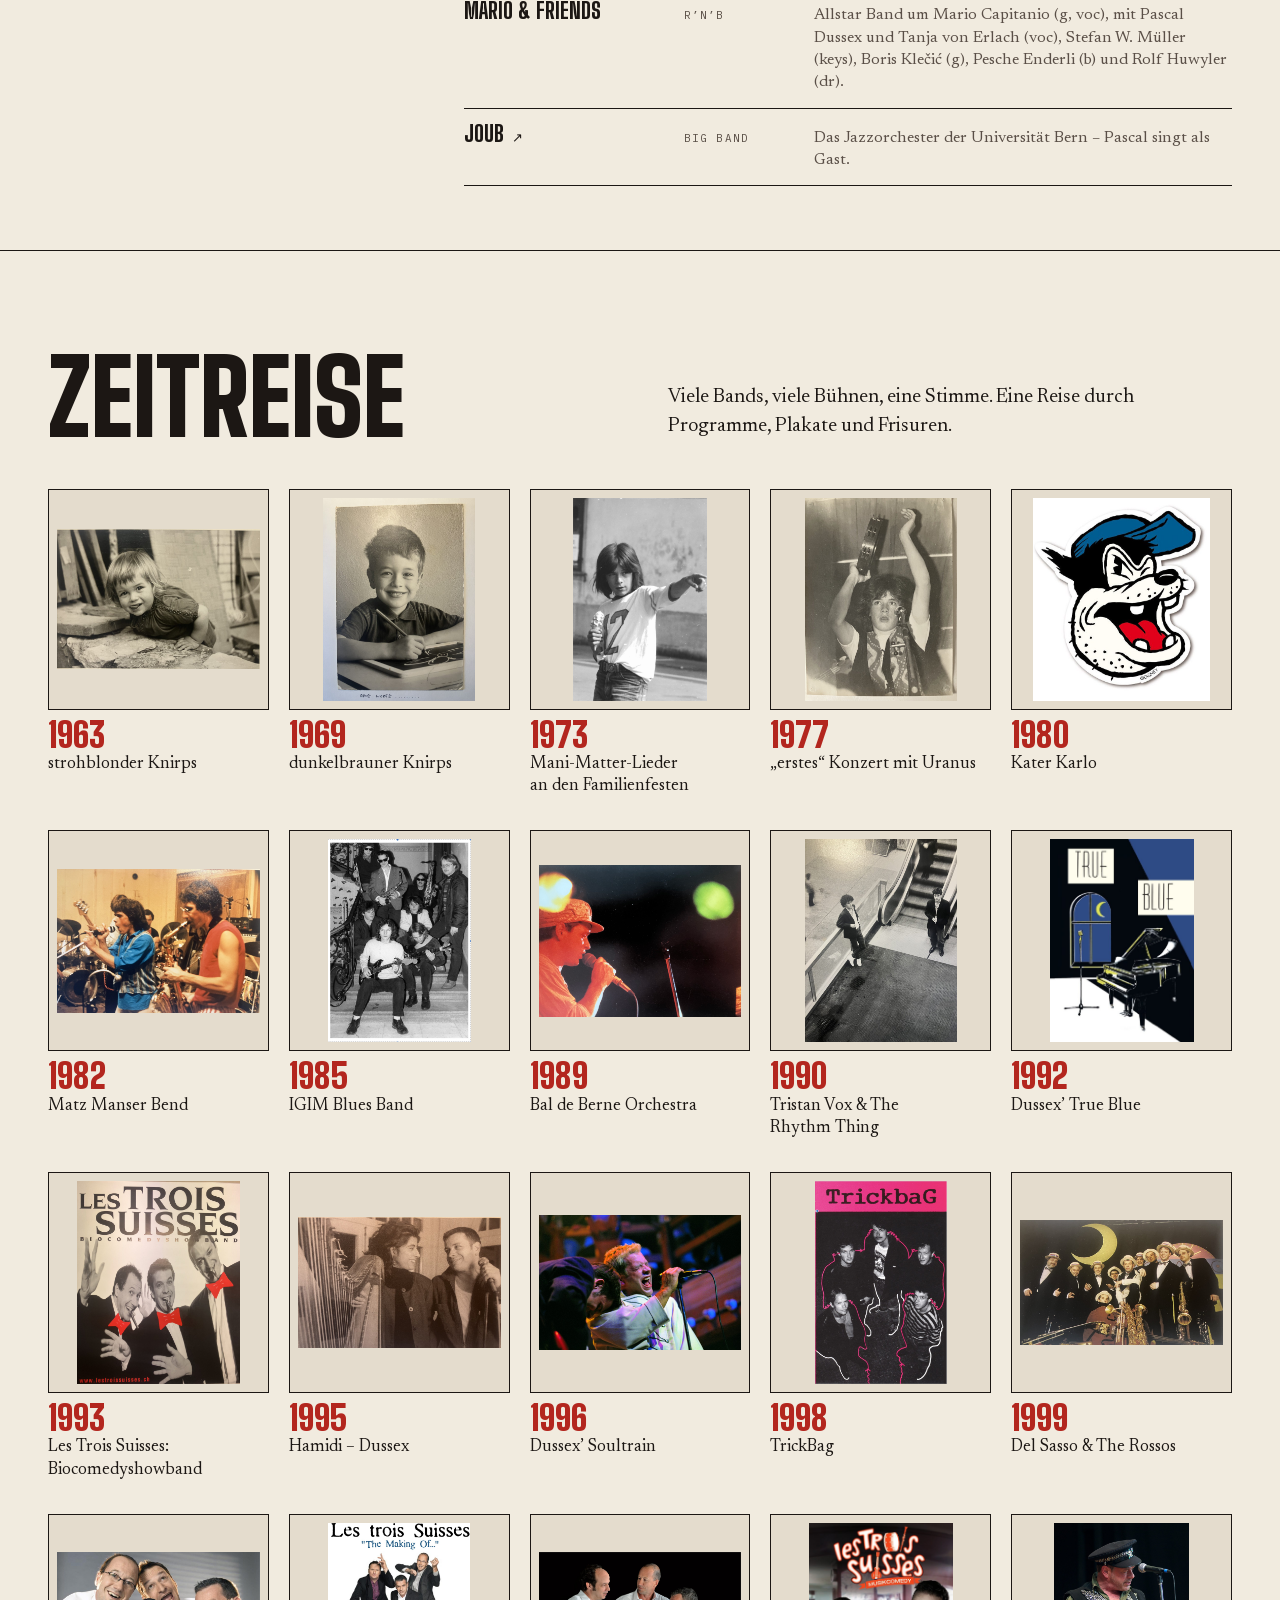
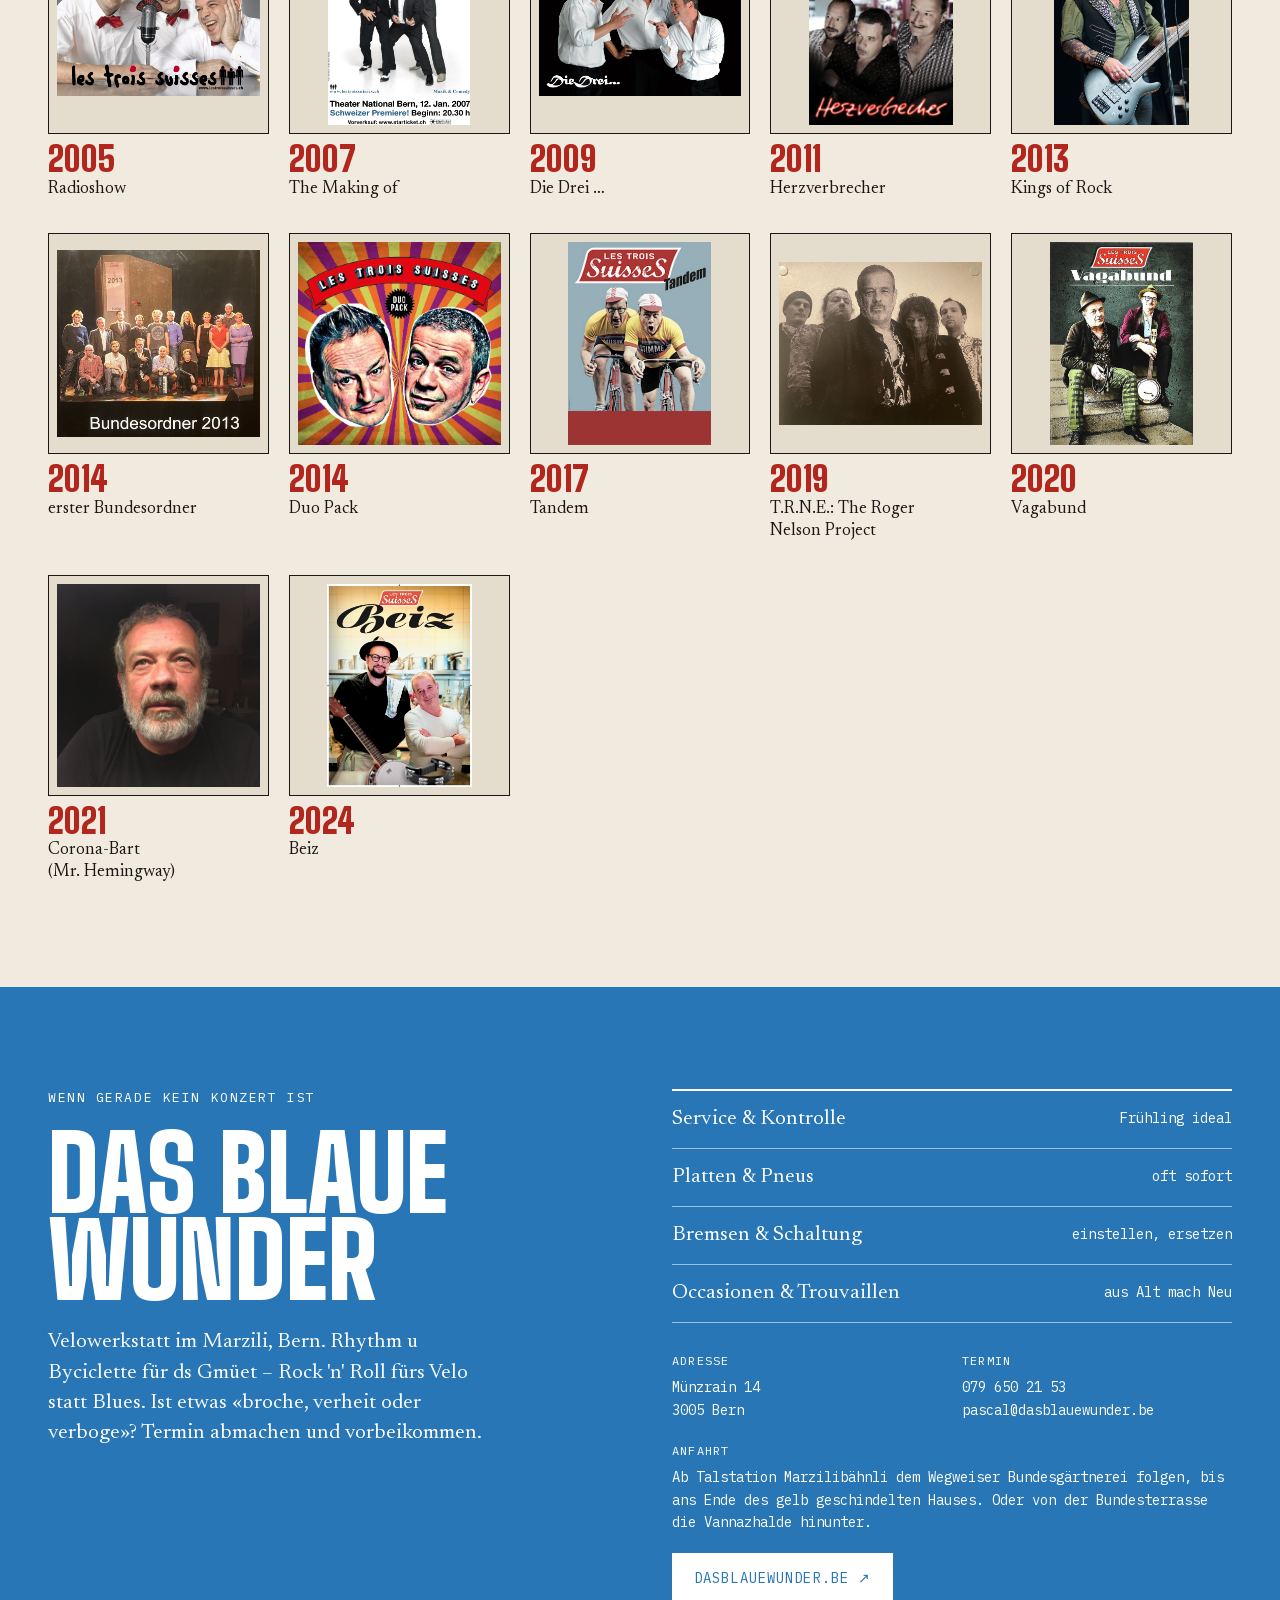
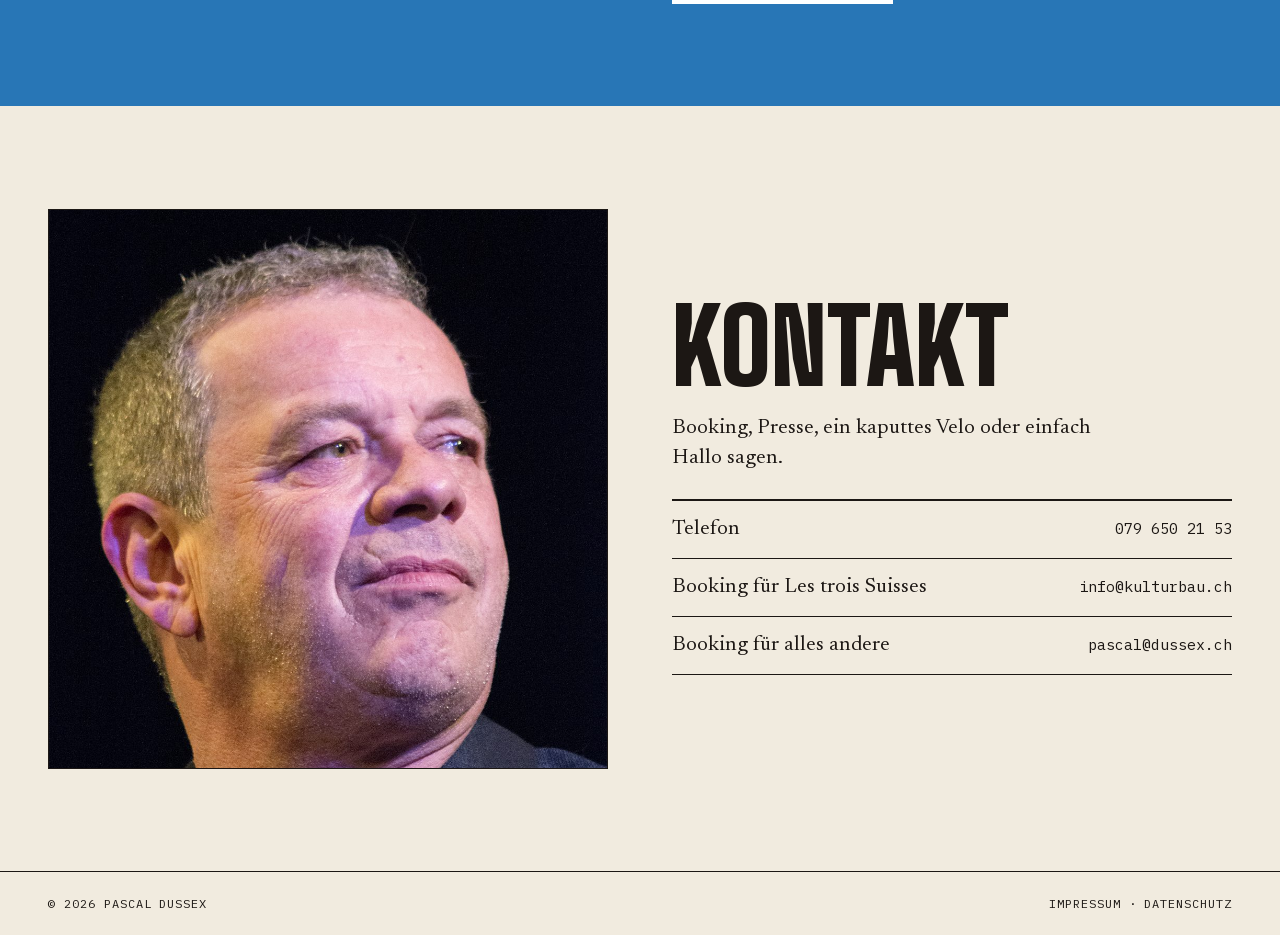
==== commit 7ce0795e: "Soultrain: Besetzung Co-Authored-By: Claude Opus 5.5 <noreply@anthropic.com>" ====
--- a/index.html
+++ b/index.html
@@ -95,7 +95,7 @@
             <div class="band__genre">Soul &amp; Funk</div>
             <div class="band__name">Dussex&#39; Soultrain</div>
             <p class="band__text">Zehnköpfige Soul- &amp; Funk-Truppe mit messerscharfem fünfköpfigem Bläsersatz. Aktuell auf Anniversary-Tour.</p>
-            
+            <div class="band__members">Pascal Dussex · David Blaser · Bernhard Schoch · Beat Wenger · Ivo Prato · Fabienne Hörni · Erwin Brünisholz · Rolf Mosele · Stefan W. Müller · Joel Kaiser · Andi Hug · Special Guest: Freda Goodlett</div>
             <div class="band__domain">dussexsoultrain.ch ↗</div>
           </div>
         </a>
